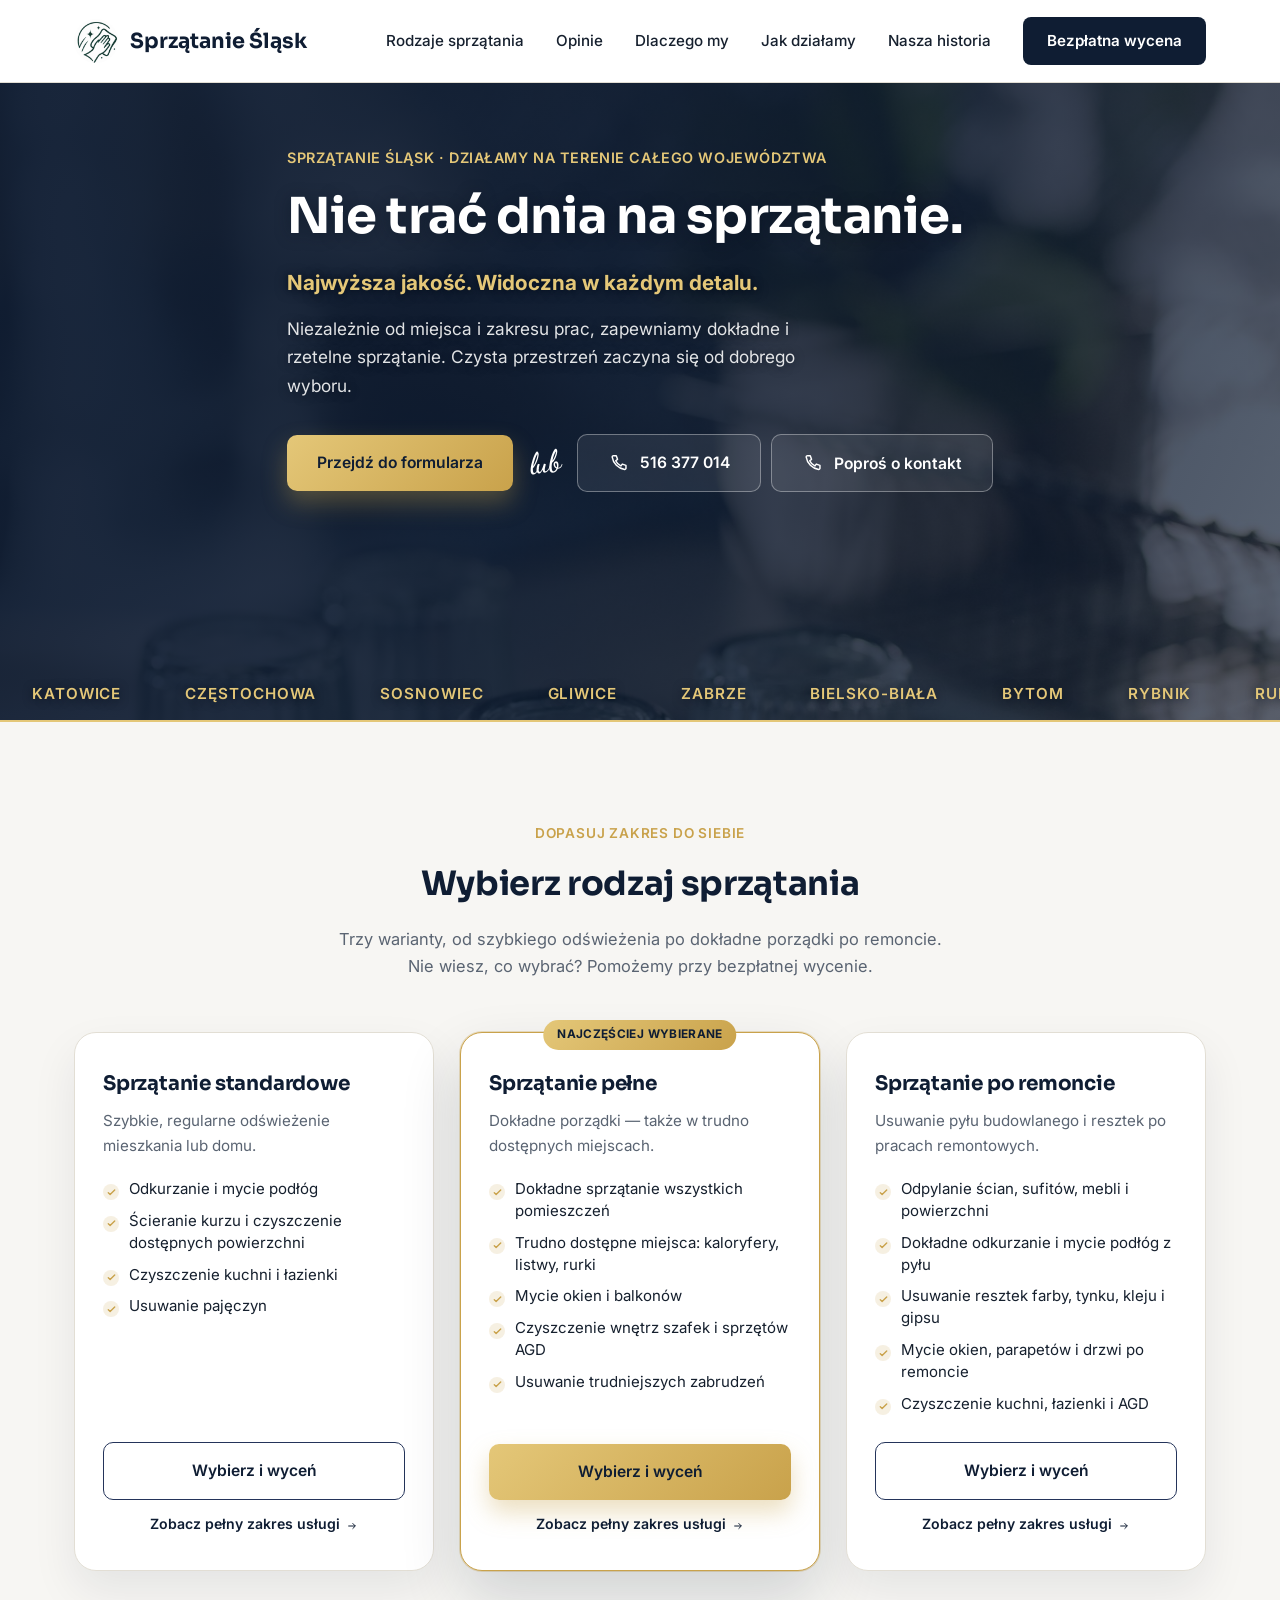
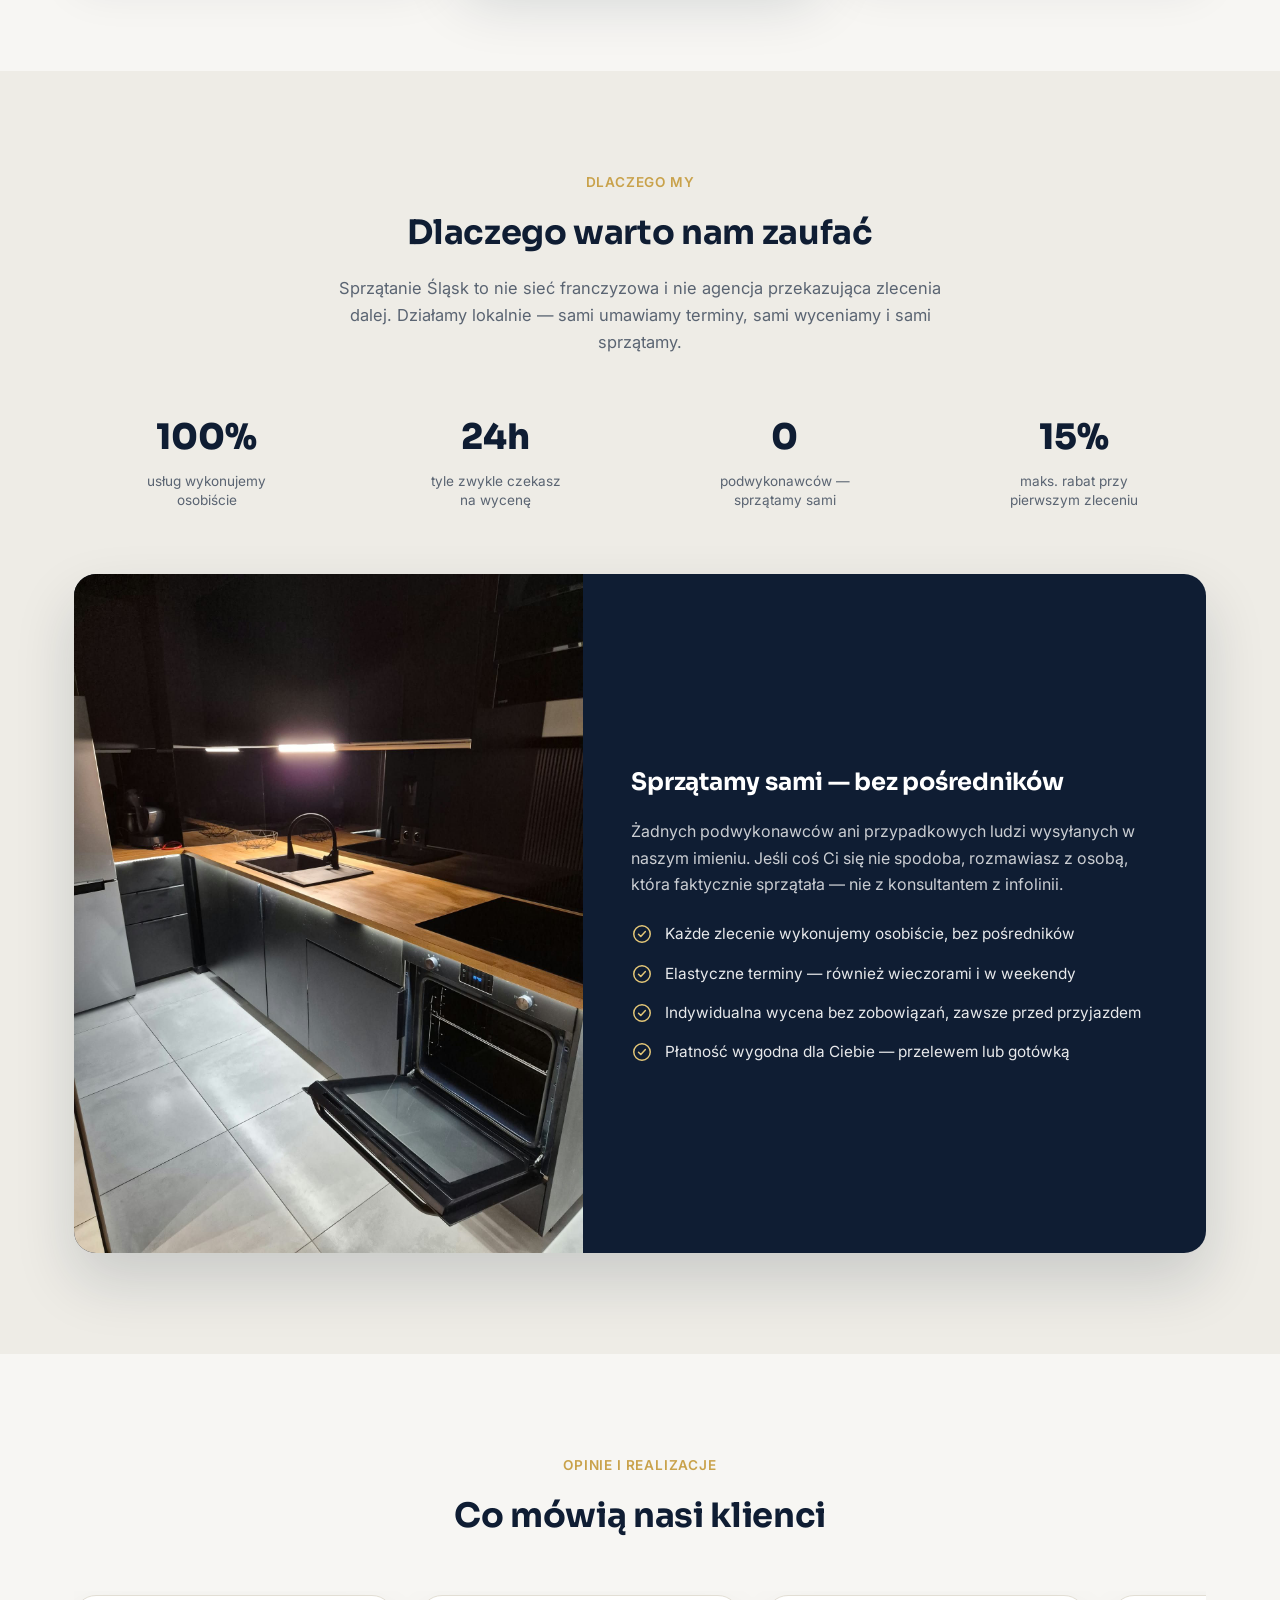
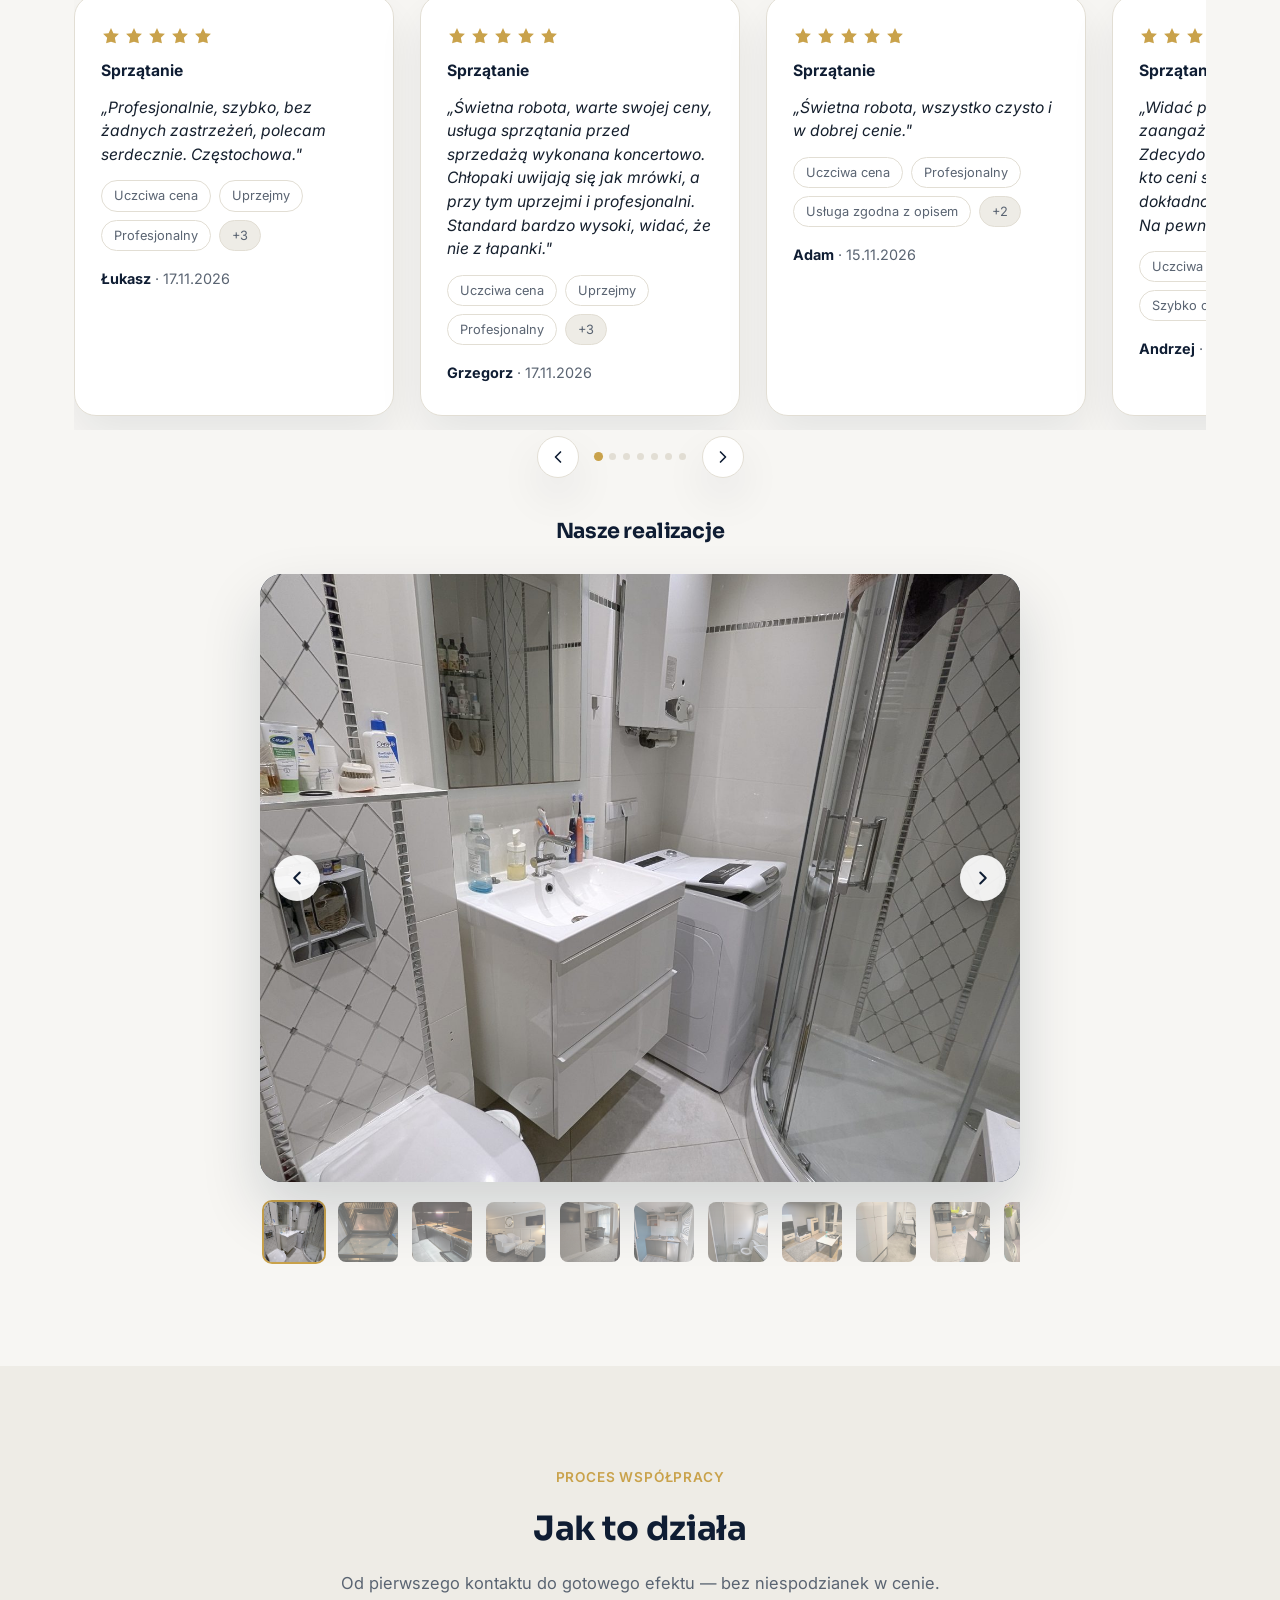
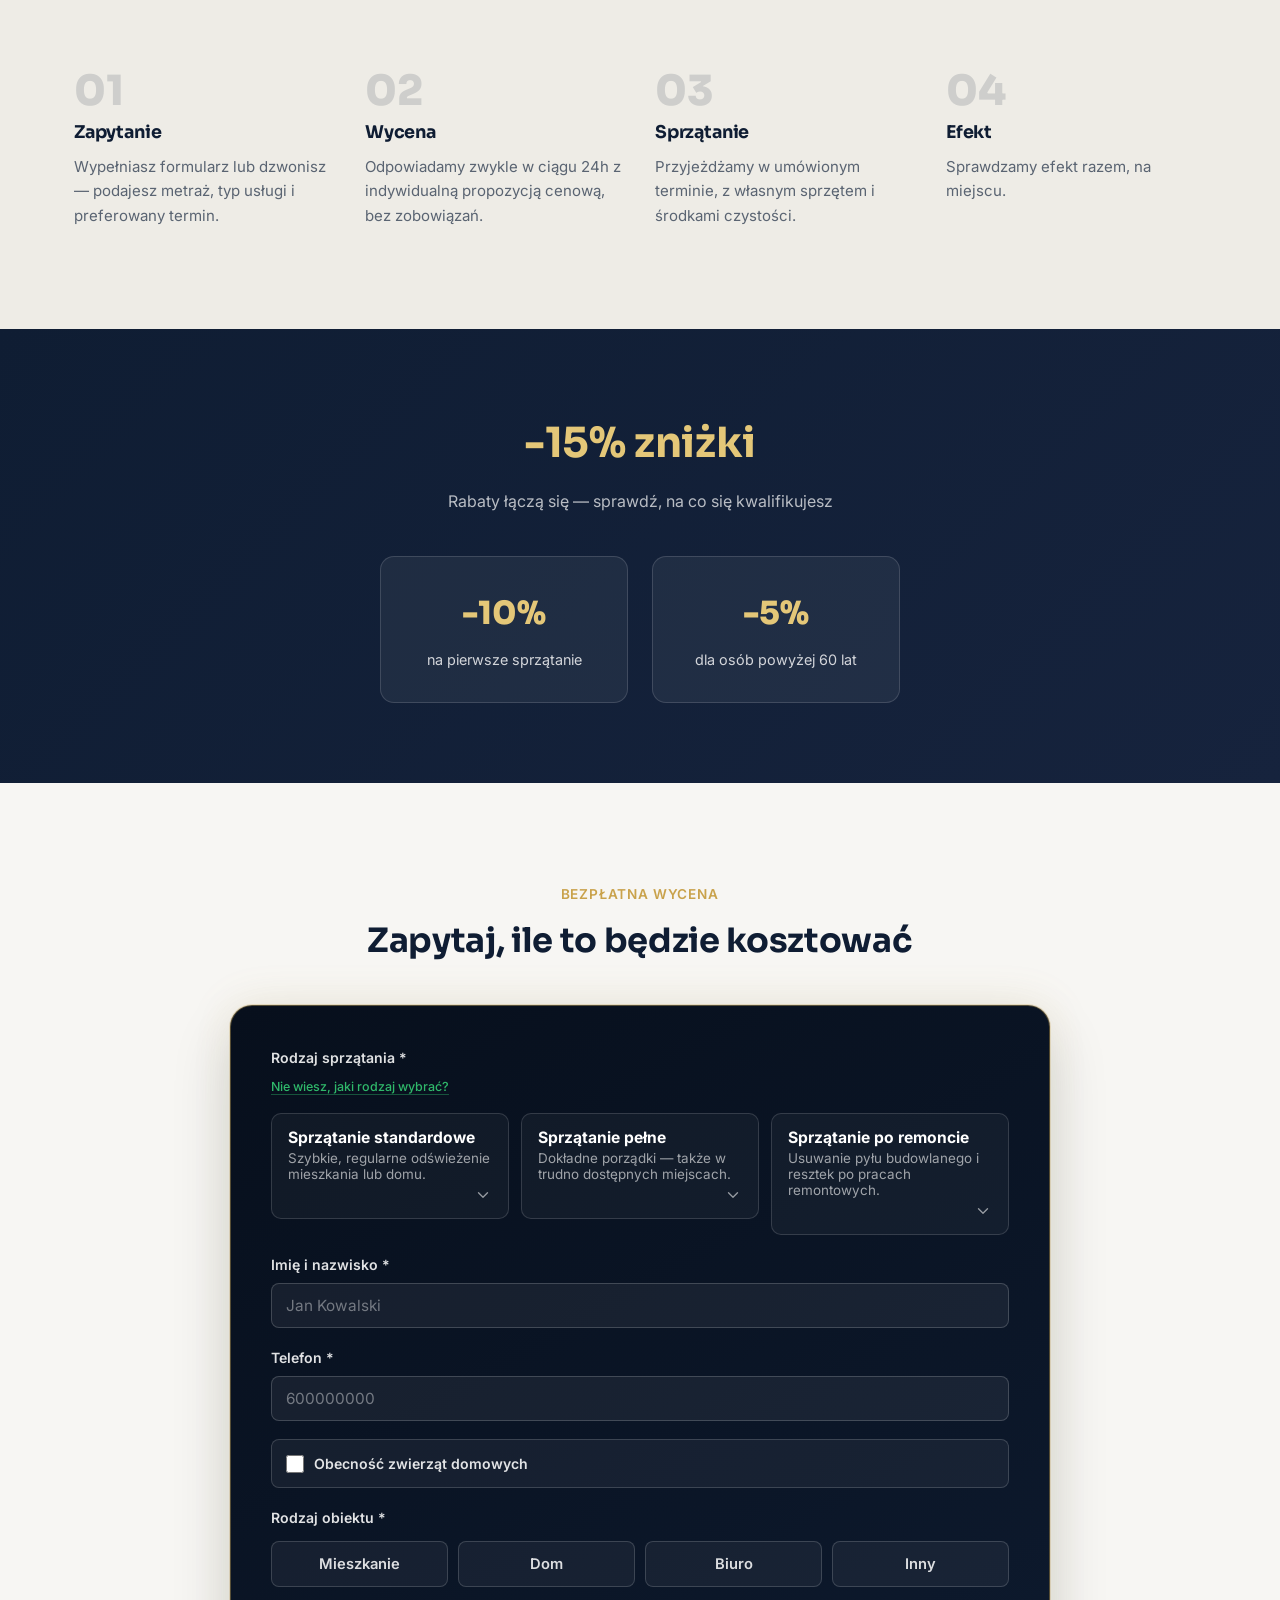
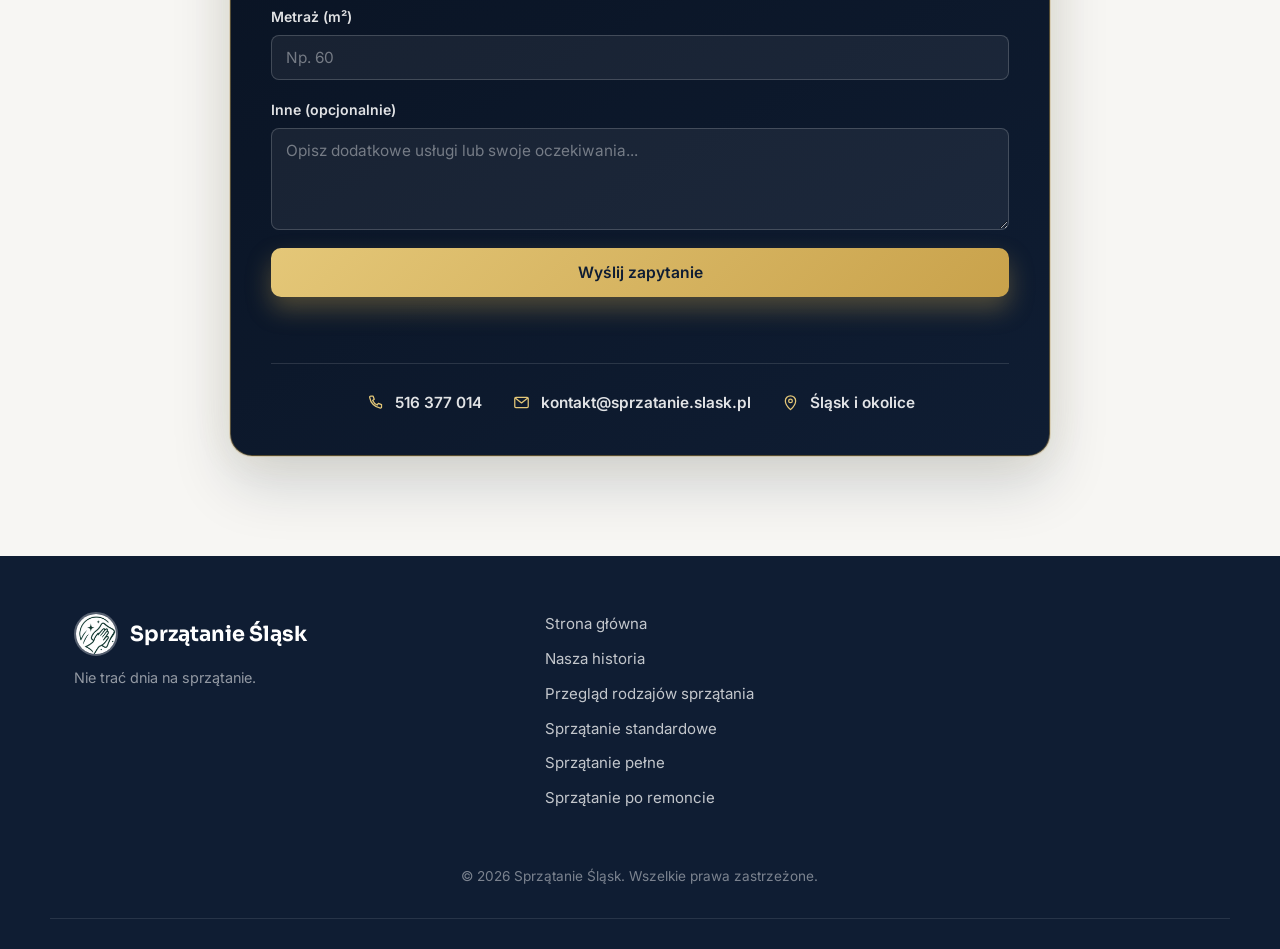
==== index.html @ 76133295 "snav: usuniecie numeracji listy" ====
<!DOCTYPE html>
<html lang="pl">
<head>
<!-- Google Tag Manager -->
<script>(function(w,d,s,l,i){w[l]=w[l]||[];w[l].push({'gtm.start':
new Date().getTime(),event:'gtm.js'});var f=d.getElementsByTagName(s)[0],
j=d.createElement(s),dl=l!='dataLayer'?'&l='+l:'';j.async=true;j.src=
'https://www.googletagmanager.com/gtm.js?id='+i+dl;f.parentNode.insertBefore(j,f);
})(window,document,'script','dataLayer','GTM-MZFPNL9S');</script>
<!-- End Google Tag Manager -->
<meta charset="UTF-8">
<meta name="viewport" content="width=device-width, initial-scale=1.0">
<title>Sprzątanie Śląsk – Profesjonalne sprzątanie mieszkań, domów i biur</title>
<meta name="description" content="Sprzątanie mieszkań, domów i biur na terenie Śląska. Sprzątamy bezpośrednio, bez pośredników i agencji. Indywidualna, bezpłatna wycena.">
<link rel="icon" href="favicon.ico" sizes="any">
<link rel="icon" type="image/png" sizes="192x192" href="assets/icon-192.png">
<link rel="icon" type="image/png" sizes="512x512" href="assets/icon-512.png">
<link rel="apple-touch-icon" sizes="180x180" href="assets/apple-touch-icon.png">
<link rel="preconnect" href="https://fonts.googleapis.com">
<link rel="preconnect" href="https://fonts.gstatic.com" crossorigin>
<link href="https://fonts.googleapis.com/css2?family=Sora:wght@600;700;800&family=Inter:wght@400;500;600;700&family=Dancing+Script:wght@600;700&display=swap" rel="stylesheet">
<link rel="stylesheet" href="styles.css?v=7">
<!-- Cloudflare Web Analytics -->
<script type='module' src='https://static.cloudflareinsights.com/beacon.min.js' data-cf-beacon='{"token": "cde91d074a4e402f97309ad45cde456e"}'></script>
<!-- End Cloudflare Web Analytics -->
</head>
<body>

<!-- Google Tag Manager (noscript) -->
<noscript><iframe src="https://www.googletagmanager.com/ns.html?id=GTM-MZFPNL9S"
height="0" width="0" style="display:none;visibility:hidden"></iframe></noscript>
<!-- End Google Tag Manager (noscript) -->
  <!-- HEADER -->
  <header class="site-header">
    <div class="container header-inner">
      <a href="#top" class="logo">
        <img src="assets/logo.jpg" alt="Sprzątanie Śląsk – logo" class="logo-img">
        <span class="logo-text">Sprzątanie Śląsk</span>
      </a>
      <nav class="nav">
        <div class="nav-links">
          <a href="#rodzaje">Rodzaje sprzątania</a>
          <a href="#opinie">Opinie</a>
          <a href="#dlaczego-my">Dlaczego my</a>
          <a href="#jak-dzialamy">Jak działamy</a>
          <a href="/Nasza-historia/">Nasza historia</a>
        </div>
        <a href="#kontakt" class="nav-cta">Bezpłatna wycena</a>
      </nav>
    </div>
  </header>

  <!-- 1. HERO -->
  <section class="hero" id="top">
    <div class="hero-media">
      <img src="assets/photos/kitchen-hero.jpg" alt="Czysta, zadbana kuchnia" class="hero-img">
      <div class="hero-overlay"></div>
    </div>
    <div class="container hero-inner">
      <p class="hero-kicker">Sprzątanie Śląsk · działamy na terenie całego województwa</p>
      <h1>Nie trać dnia na sprzątanie.</h1>
      <p class="hero-subtitle">Najwyższa jakość. Widoczna w każdym detalu.</p>
      <p class="hero-text">
        Niezależnie od miejsca i zakresu prac, zapewniamy dokładne i rzetelne sprzątanie.
        Czysta przestrzeń zaczyna się od dobrego wyboru.
      </p>
      <div class="hero-actions">
        <a href="#kontakt" class="btn btn-gold">Przejdź do formularza</a>
        <span class="hero-or">lub</span>
        <div class="hero-phone-group">
          <a href="tel:+48516377014" class="btn btn-ghost">
            <svg viewBox="0 0 24 24" fill="none" stroke="currentColor" stroke-width="1.6" stroke-linecap="round" stroke-linejoin="round"><path d="M6 4h3l1.4 4-2 1.6a11.5 11.5 0 0 0 5.6 5.6l1.6-2 4 1.4v3a1.4 1.4 0 0 1-1.5 1.4A16 16 0 0 1 4.6 5.5 1.4 1.4 0 0 1 6 4Z"/></svg>
            516 377 014
          </a>
          <button type="button" class="btn btn-ghost" id="open-callback-modal">
            <svg viewBox="0 0 24 24" fill="none" stroke="currentColor" stroke-width="1.6" stroke-linecap="round" stroke-linejoin="round"><path d="M6 4h3l1.4 4-2 1.6a11.5 11.5 0 0 0 5.6 5.6l1.6-2 4 1.4v3a1.4 1.4 0 0 1-1.5 1.4A16 16 0 0 1 4.6 5.5 1.4 1.4 0 0 1 6 4Z"/></svg>
            Poproś o kontakt
          </button>
        </div>
      </div>
    </div>
    <div class="hero-ticker" aria-label="Obsługujemy m.in.: Katowice, Częstochowa, Sosnowiec, Gliwice, Zabrze, Bielsko-Biała, Bytom, Rybnik, Ruda Śląska, Tychy, Dąbrowa Górnicza, Chorzów, Jastrzębie-Zdrój, Jaworzno, Mysłowice, Siemianowice Śląskie, Żory, Tarnowskie Góry, Piekary Śląskie, Racibórz, Świętochłowice, Zawiercie, Wodzisław Śląski, Knurów, Cieszyn, Mikołów, Czechowice-Dziedzice, Żywiec, Lubliniec, Czerwionka-Leszczyny, Pszczyna, Myszków, Będzin, Czeladź, Pyskowice, Bieruń, Ustroń, Skoczów, Kłobuck">
      <div class="hero-ticker-track" aria-hidden="true">
        <div class="hero-ticker-list"><span>Katowice</span><span>Częstochowa</span><span>Sosnowiec</span><span>Gliwice</span><span>Zabrze</span><span>Bielsko-Biała</span><span>Bytom</span><span>Rybnik</span><span>Ruda Śląska</span><span>Tychy</span><span>Dąbrowa Górnicza</span><span>Chorzów</span><span>Jastrzębie-Zdrój</span><span>Jaworzno</span><span>Mysłowice</span><span>Siemianowice Śląskie</span><span>Żory</span><span>Tarnowskie Góry</span><span>Piekary Śląskie</span><span>Racibórz</span><span>Świętochłowice</span><span>Zawiercie</span><span>Wodzisław Śląski</span><span>Knurów</span><span>Cieszyn</span><span>Mikołów</span><span>Czechowice-Dziedzice</span><span>Żywiec</span><span>Lubliniec</span><span>Czerwionka-Leszczyny</span><span>Pszczyna</span><span>Myszków</span><span>Będzin</span><span>Czeladź</span><span>Pyskowice</span><span>Bieruń</span><span>Ustroń</span><span>Skoczów</span><span>Kłobuck</span></div>
        <div class="hero-ticker-list"><span>Katowice</span><span>Częstochowa</span><span>Sosnowiec</span><span>Gliwice</span><span>Zabrze</span><span>Bielsko-Biała</span><span>Bytom</span><span>Rybnik</span><span>Ruda Śląska</span><span>Tychy</span><span>Dąbrowa Górnicza</span><span>Chorzów</span><span>Jastrzębie-Zdrój</span><span>Jaworzno</span><span>Mysłowice</span><span>Siemianowice Śląskie</span><span>Żory</span><span>Tarnowskie Góry</span><span>Piekary Śląskie</span><span>Racibórz</span><span>Świętochłowice</span><span>Zawiercie</span><span>Wodzisław Śląski</span><span>Knurów</span><span>Cieszyn</span><span>Mikołów</span><span>Czechowice-Dziedzice</span><span>Żywiec</span><span>Lubliniec</span><span>Czerwionka-Leszczyny</span><span>Pszczyna</span><span>Myszków</span><span>Będzin</span><span>Czeladź</span><span>Pyskowice</span><span>Bieruń</span><span>Ustroń</span><span>Skoczów</span><span>Kłobuck</span></div>
      </div>
    </div>
  </section>

  <!-- 2. WYBÓR RODZAJU SPRZĄTANIA -->
  <section id="rodzaje" class="cleaning-types">
    <div class="container">
      <p class="section-kicker reveal">Dopasuj zakres do siebie</p>
      <h2 class="section-title reveal">Wybierz rodzaj sprzątania</h2>
      <p class="section-subtitle reveal">
        Trzy warianty, od szybkiego odświeżenia po dokładne porządki po remoncie.
        Nie wiesz, co wybrać? Pomożemy przy bezpłatnej wycenie.
      </p>

      <div class="cleaning-types-grid">
        <div class="cleaning-type-card reveal">
          <h3>Sprzątanie standardowe</h3>
          <p class="cleaning-type-lead">Szybkie, regularne odświeżenie mieszkania lub domu.</p>
          <ul class="cleaning-type-list">
            <li>Odkurzanie i mycie podłóg</li>
            <li>Ścieranie kurzu i czyszczenie dostępnych powierzchni</li>
            <li>Czyszczenie kuchni i łazienki</li>
            <li>Usuwanie pajęczyn</li>
          </ul>
          <a href="#kontakt" class="btn btn-outline btn-full">Wybierz i wyceń</a>
          <a href="/sprzatanie-standardowe/" class="cleaning-type-more">Zobacz pełny zakres usługi</a>
        </div>

        <div class="cleaning-type-card cleaning-type-card-featured reveal">
          <span class="cleaning-type-badge">Najczęściej wybierane</span>
          <h3>Sprzątanie pełne</h3>
          <p class="cleaning-type-lead">Dokładne porządki — także w trudno dostępnych miejscach.</p>
          <ul class="cleaning-type-list">
            <li>Dokładne sprzątanie wszystkich pomieszczeń</li>
            <li>Trudno dostępne miejsca: kaloryfery, listwy, rurki</li>
            <li>Mycie okien i balkonów</li>
            <li>Czyszczenie wnętrz szafek i sprzętów AGD</li>
            <li>Usuwanie trudniejszych zabrudzeń</li>
          </ul>
          <a href="#kontakt" class="btn btn-gold btn-full">Wybierz i wyceń</a>
          <a href="/sprzatanie-pelne/" class="cleaning-type-more">Zobacz pełny zakres usługi</a>
        </div>

        <div class="cleaning-type-card reveal">
          <h3>Sprzątanie po remoncie</h3>
          <p class="cleaning-type-lead">Usuwanie pyłu budowlanego i resztek po pracach remontowych.</p>
          <ul class="cleaning-type-list">
            <li>Odpylanie ścian, sufitów, mebli i powierzchni</li>
            <li>Dokładne odkurzanie i mycie podłóg z pyłu</li>
            <li>Usuwanie resztek farby, tynku, kleju i gipsu</li>
            <li>Mycie okien, parapetów i drzwi po remoncie</li>
            <li>Czyszczenie kuchni, łazienki i AGD</li>
          </ul>
          <a href="#kontakt" class="btn btn-outline btn-full">Wybierz i wyceń</a>
          <a href="/sprzatanie-po-remoncie/" class="cleaning-type-more">Zobacz pełny zakres usługi</a>
        </div>
      </div>
    </div>
  </section>

  <!-- 3. DLACZEGO WARTO NAM ZAUFAĆ -->
  <section id="dlaczego-my" class="trust">
    <div class="container">
      <p class="section-kicker reveal">Dlaczego my</p>
      <h2 class="section-title reveal">Dlaczego warto nam zaufać</h2>
      <p class="section-subtitle reveal">
        Sprzątanie Śląsk to nie sieć franczyzowa i nie agencja przekazująca zlecenia dalej.
        Działamy lokalnie — sami umawiamy terminy, sami wyceniamy i sami sprzątamy.
      </p>

      <div class="trust-grid reveal">
        <div class="trust-item">
          <span class="trust-number">100%</span>
          <span class="trust-label">usług wykonujemy<br>osobiście</span>
        </div>
        <div class="trust-item">
          <span class="trust-number">24h</span>
          <span class="trust-label">tyle zwykle czekasz<br>na wycenę</span>
        </div>
        <div class="trust-item">
          <span class="trust-number">0</span>
          <span class="trust-label">podwykonawców —<br>sprzątamy sami</span>
        </div>
        <div class="trust-item">
          <span class="trust-number">15%</span>
          <span class="trust-label">maks. rabat przy<br>pierwszym zleceniu</span>
        </div>
      </div>

      <div class="trust-feature reveal">
        <div class="trust-feature-media">
          <img src="assets/photos/realizacja-04.jpg" alt="Nowoczesna, dokładnie wysprzątana kuchnia">
        </div>
        <div class="trust-feature-content">
          <h3>Sprzątamy sami — bez pośredników</h3>
          <p>
            Żadnych podwykonawców ani przypadkowych ludzi wysyłanych w naszym imieniu.
            Jeśli coś Ci się nie spodoba, rozmawiasz z osobą, która faktycznie sprzątała
            — nie z konsultantem z infolinii.
          </p>
          <ul class="trust-list">
            <li>
              <svg viewBox="0 0 24 24" fill="none" stroke="currentColor" stroke-width="1.6" stroke-linecap="round" stroke-linejoin="round"><circle cx="12" cy="12" r="9"/><path d="M8.2 12.3l2.5 2.5 5-5.4"/></svg>
              Każde zlecenie wykonujemy osobiście, bez pośredników
            </li>
            <li>
              <svg viewBox="0 0 24 24" fill="none" stroke="currentColor" stroke-width="1.6" stroke-linecap="round" stroke-linejoin="round"><circle cx="12" cy="12" r="9"/><path d="M8.2 12.3l2.5 2.5 5-5.4"/></svg>
              Elastyczne terminy — również wieczorami i w weekendy
            </li>
            <li>
              <svg viewBox="0 0 24 24" fill="none" stroke="currentColor" stroke-width="1.6" stroke-linecap="round" stroke-linejoin="round"><circle cx="12" cy="12" r="9"/><path d="M8.2 12.3l2.5 2.5 5-5.4"/></svg>
              Indywidualna wycena bez zobowiązań, zawsze przed przyjazdem
            </li>
            <li>
              <svg viewBox="0 0 24 24" fill="none" stroke="currentColor" stroke-width="1.6" stroke-linecap="round" stroke-linejoin="round"><circle cx="12" cy="12" r="9"/><path d="M8.2 12.3l2.5 2.5 5-5.4"/></svg>
              Płatność wygodna dla Ciebie — przelewem lub gotówką
            </li>
          </ul>
        </div>
      </div>
    </div>
  </section>

  <!-- 4. OPINIE I REALIZACJE -->
  <section id="opinie" class="reviews">
    <div class="container">
      <p class="section-kicker reveal">Opinie i realizacje</p>
      <h2 class="section-title reveal">Co mówią nasi klienci</h2>

      <div class="reviews-carousel-wrap reveal">
        <div class="reviews-carousel" id="reviews-carousel">

          <article class="review-card">
            <div class="review-stars" aria-label="Ocena 5 na 5">
              <svg viewBox="0 0 24 24"><path d="M12 2.5l2.9 6.1 6.6.8-4.9 4.6 1.3 6.6L12 18.9 6.1 20.6l1.3-6.6L2.5 9.4l6.6-.8z"/></svg>
              <svg viewBox="0 0 24 24"><path d="M12 2.5l2.9 6.1 6.6.8-4.9 4.6 1.3 6.6L12 18.9 6.1 20.6l1.3-6.6L2.5 9.4l6.6-.8z"/></svg>
              <svg viewBox="0 0 24 24"><path d="M12 2.5l2.9 6.1 6.6.8-4.9 4.6 1.3 6.6L12 18.9 6.1 20.6l1.3-6.6L2.5 9.4l6.6-.8z"/></svg>
              <svg viewBox="0 0 24 24"><path d="M12 2.5l2.9 6.1 6.6.8-4.9 4.6 1.3 6.6L12 18.9 6.1 20.6l1.3-6.6L2.5 9.4l6.6-.8z"/></svg>
              <svg viewBox="0 0 24 24"><path d="M12 2.5l2.9 6.1 6.6.8-4.9 4.6 1.3 6.6L12 18.9 6.1 20.6l1.3-6.6L2.5 9.4l6.6-.8z"/></svg>
            </div>
            <p class="review-category">Sprzątanie</p>
            <p class="review-text">„Profesjonalnie, szybko, bez żadnych zastrzeżeń, polecam serdecznie. Częstochowa."</p>
            <div class="review-tags">
              <span>Uczciwa cena</span>
              <span>Uprzejmy</span>
              <span>Profesjonalny</span>
              <span class="review-tag-more">+3</span>
            </div>
            <p class="review-meta"><strong>Łukasz</strong> · 17.11.2026</p>
          </article>

          <article class="review-card">
            <div class="review-stars" aria-label="Ocena 5 na 5">
              <svg viewBox="0 0 24 24"><path d="M12 2.5l2.9 6.1 6.6.8-4.9 4.6 1.3 6.6L12 18.9 6.1 20.6l1.3-6.6L2.5 9.4l6.6-.8z"/></svg>
              <svg viewBox="0 0 24 24"><path d="M12 2.5l2.9 6.1 6.6.8-4.9 4.6 1.3 6.6L12 18.9 6.1 20.6l1.3-6.6L2.5 9.4l6.6-.8z"/></svg>
              <svg viewBox="0 0 24 24"><path d="M12 2.5l2.9 6.1 6.6.8-4.9 4.6 1.3 6.6L12 18.9 6.1 20.6l1.3-6.6L2.5 9.4l6.6-.8z"/></svg>
              <svg viewBox="0 0 24 24"><path d="M12 2.5l2.9 6.1 6.6.8-4.9 4.6 1.3 6.6L12 18.9 6.1 20.6l1.3-6.6L2.5 9.4l6.6-.8z"/></svg>
              <svg viewBox="0 0 24 24"><path d="M12 2.5l2.9 6.1 6.6.8-4.9 4.6 1.3 6.6L12 18.9 6.1 20.6l1.3-6.6L2.5 9.4l6.6-.8z"/></svg>
            </div>
            <p class="review-category">Sprzątanie</p>
            <p class="review-text">„Świetna robota, warte swojej ceny, usługa sprzątania przed sprzedażą wykonana koncertowo. Chłopaki uwijają się jak mrówki, a przy tym uprzejmi i profesjonalni. Standard bardzo wysoki, widać, że nie z łapanki."</p>
            <div class="review-tags">
              <span>Uczciwa cena</span>
              <span>Uprzejmy</span>
              <span>Profesjonalny</span>
              <span class="review-tag-more">+3</span>
            </div>
            <p class="review-meta"><strong>Grzegorz</strong> · 17.11.2026</p>
          </article>

          <article class="review-card">
            <div class="review-stars" aria-label="Ocena 5 na 5">
              <svg viewBox="0 0 24 24"><path d="M12 2.5l2.9 6.1 6.6.8-4.9 4.6 1.3 6.6L12 18.9 6.1 20.6l1.3-6.6L2.5 9.4l6.6-.8z"/></svg>
              <svg viewBox="0 0 24 24"><path d="M12 2.5l2.9 6.1 6.6.8-4.9 4.6 1.3 6.6L12 18.9 6.1 20.6l1.3-6.6L2.5 9.4l6.6-.8z"/></svg>
              <svg viewBox="0 0 24 24"><path d="M12 2.5l2.9 6.1 6.6.8-4.9 4.6 1.3 6.6L12 18.9 6.1 20.6l1.3-6.6L2.5 9.4l6.6-.8z"/></svg>
              <svg viewBox="0 0 24 24"><path d="M12 2.5l2.9 6.1 6.6.8-4.9 4.6 1.3 6.6L12 18.9 6.1 20.6l1.3-6.6L2.5 9.4l6.6-.8z"/></svg>
              <svg viewBox="0 0 24 24"><path d="M12 2.5l2.9 6.1 6.6.8-4.9 4.6 1.3 6.6L12 18.9 6.1 20.6l1.3-6.6L2.5 9.4l6.6-.8z"/></svg>
            </div>
            <p class="review-category">Sprzątanie</p>
            <p class="review-text">„Świetna robota, wszystko czysto i w dobrej cenie."</p>
            <div class="review-tags">
              <span>Uczciwa cena</span>
              <span>Profesjonalny</span>
              <span>Usługa zgodna z opisem</span>
              <span class="review-tag-more">+2</span>
            </div>
            <p class="review-meta"><strong>Adam</strong> · 15.11.2026</p>
          </article>

          <article class="review-card">
            <div class="review-stars" aria-label="Ocena 5 na 5">
              <svg viewBox="0 0 24 24"><path d="M12 2.5l2.9 6.1 6.6.8-4.9 4.6 1.3 6.6L12 18.9 6.1 20.6l1.3-6.6L2.5 9.4l6.6-.8z"/></svg>
              <svg viewBox="0 0 24 24"><path d="M12 2.5l2.9 6.1 6.6.8-4.9 4.6 1.3 6.6L12 18.9 6.1 20.6l1.3-6.6L2.5 9.4l6.6-.8z"/></svg>
              <svg viewBox="0 0 24 24"><path d="M12 2.5l2.9 6.1 6.6.8-4.9 4.6 1.3 6.6L12 18.9 6.1 20.6l1.3-6.6L2.5 9.4l6.6-.8z"/></svg>
              <svg viewBox="0 0 24 24"><path d="M12 2.5l2.9 6.1 6.6.8-4.9 4.6 1.3 6.6L12 18.9 6.1 20.6l1.3-6.6L2.5 9.4l6.6-.8z"/></svg>
              <svg viewBox="0 0 24 24"><path d="M12 2.5l2.9 6.1 6.6.8-4.9 4.6 1.3 6.6L12 18.9 6.1 20.6l1.3-6.6L2.5 9.4l6.6-.8z"/></svg>
            </div>
            <p class="review-category">Sprzątanie</p>
            <p class="review-text">„Widać pełen profesjonalizm, zaangażowanie i staranność. Zdecydowanie polecam każdemu, kto ceni sobie czystość, dokładność i wysoką jakość usług. Na pewno skorzystam ponownie!"</p>
            <div class="review-tags">
              <span>Uczciwa cena</span>
              <span>Profesjonalny</span>
              <span>Szybko odpowiada</span>
            </div>
            <p class="review-meta"><strong>Andrzej</strong> · 08.11.2026</p>
          </article>

          <article class="review-card">
            <div class="review-stars" aria-label="Ocena 5 na 5">
              <svg viewBox="0 0 24 24"><path d="M12 2.5l2.9 6.1 6.6.8-4.9 4.6 1.3 6.6L12 18.9 6.1 20.6l1.3-6.6L2.5 9.4l6.6-.8z"/></svg>
              <svg viewBox="0 0 24 24"><path d="M12 2.5l2.9 6.1 6.6.8-4.9 4.6 1.3 6.6L12 18.9 6.1 20.6l1.3-6.6L2.5 9.4l6.6-.8z"/></svg>
              <svg viewBox="0 0 24 24"><path d="M12 2.5l2.9 6.1 6.6.8-4.9 4.6 1.3 6.6L12 18.9 6.1 20.6l1.3-6.6L2.5 9.4l6.6-.8z"/></svg>
              <svg viewBox="0 0 24 24"><path d="M12 2.5l2.9 6.1 6.6.8-4.9 4.6 1.3 6.6L12 18.9 6.1 20.6l1.3-6.6L2.5 9.4l6.6-.8z"/></svg>
              <svg viewBox="0 0 24 24"><path d="M12 2.5l2.9 6.1 6.6.8-4.9 4.6 1.3 6.6L12 18.9 6.1 20.6l1.3-6.6L2.5 9.4l6.6-.8z"/></svg>
            </div>
            <p class="review-category">Sprzątanie</p>
            <p class="review-text">„Thorough and professional. Did a great job of cleaning. I recommend."</p>
            <div class="review-tags">
              <span>Uprzejmy</span>
              <span>Profesjonalny</span>
              <span>Szybko odpowiada</span>
            </div>
            <p class="review-meta"><strong>Tarek</strong> · 19.10.2026</p>
          </article>

          <article class="review-card">
            <div class="review-stars" aria-label="Ocena 5 na 5">
              <svg viewBox="0 0 24 24"><path d="M12 2.5l2.9 6.1 6.6.8-4.9 4.6 1.3 6.6L12 18.9 6.1 20.6l1.3-6.6L2.5 9.4l6.6-.8z"/></svg>
              <svg viewBox="0 0 24 24"><path d="M12 2.5l2.9 6.1 6.6.8-4.9 4.6 1.3 6.6L12 18.9 6.1 20.6l1.3-6.6L2.5 9.4l6.6-.8z"/></svg>
              <svg viewBox="0 0 24 24"><path d="M12 2.5l2.9 6.1 6.6.8-4.9 4.6 1.3 6.6L12 18.9 6.1 20.6l1.3-6.6L2.5 9.4l6.6-.8z"/></svg>
              <svg viewBox="0 0 24 24"><path d="M12 2.5l2.9 6.1 6.6.8-4.9 4.6 1.3 6.6L12 18.9 6.1 20.6l1.3-6.6L2.5 9.4l6.6-.8z"/></svg>
              <svg viewBox="0 0 24 24"><path d="M12 2.5l2.9 6.1 6.6.8-4.9 4.6 1.3 6.6L12 18.9 6.1 20.6l1.3-6.6L2.5 9.4l6.6-.8z"/></svg>
            </div>
            <p class="review-category">Sprzątanie</p>
            <p class="review-text">„Polecam usługi, rzetelnie i profi."</p>
            <div class="review-tags">
              <span>Uczciwa cena</span>
              <span>Uprzejmy</span>
              <span>Profesjonalny</span>
              <span>Usługa zgodna z opisem</span>
            </div>
            <p class="review-meta"><strong>Bartosz</strong> · 07.10.2026</p>
          </article>

          <article class="review-card">
            <div class="review-stars" aria-label="Ocena 5 na 5">
              <svg viewBox="0 0 24 24"><path d="M12 2.5l2.9 6.1 6.6.8-4.9 4.6 1.3 6.6L12 18.9 6.1 20.6l1.3-6.6L2.5 9.4l6.6-.8z"/></svg>
              <svg viewBox="0 0 24 24"><path d="M12 2.5l2.9 6.1 6.6.8-4.9 4.6 1.3 6.6L12 18.9 6.1 20.6l1.3-6.6L2.5 9.4l6.6-.8z"/></svg>
              <svg viewBox="0 0 24 24"><path d="M12 2.5l2.9 6.1 6.6.8-4.9 4.6 1.3 6.6L12 18.9 6.1 20.6l1.3-6.6L2.5 9.4l6.6-.8z"/></svg>
              <svg viewBox="0 0 24 24"><path d="M12 2.5l2.9 6.1 6.6.8-4.9 4.6 1.3 6.6L12 18.9 6.1 20.6l1.3-6.6L2.5 9.4l6.6-.8z"/></svg>
              <svg viewBox="0 0 24 24"><path d="M12 2.5l2.9 6.1 6.6.8-4.9 4.6 1.3 6.6L12 18.9 6.1 20.6l1.3-6.6L2.5 9.4l6.6-.8z"/></svg>
            </div>
            <p class="review-category">Sprzątanie</p>
            <div class="review-tags">
              <span>Uczciwa cena</span>
              <span>Uprzejmy</span>
              <span>Profesjonalny</span>
              <span>Usługa zgodna z opisem</span>
            </div>
            <p class="review-meta"><strong>Magda</strong> · 23.09.2026</p>
          </article>

        </div>

        <div class="carousel-nav">
          <button type="button" class="carousel-nav-btn" id="reviews-prev" aria-label="Poprzednie opinie">
            <svg viewBox="0 0 24 24" fill="none" stroke="currentColor" stroke-width="2" stroke-linecap="round" stroke-linejoin="round"><path d="M15 6l-6 6 6 6"/></svg>
          </button>
          <div class="carousel-nav-dots" id="reviews-dots"></div>
          <button type="button" class="carousel-nav-btn" id="reviews-next" aria-label="Następne opinie">
            <svg viewBox="0 0 24 24" fill="none" stroke="currentColor" stroke-width="2" stroke-linecap="round" stroke-linejoin="round"><path d="M9 6l6 6-6 6"/></svg>
          </button>
        </div>
      </div>

      <h3 class="reviews-gallery-title reveal">Nasze realizacje</h3>

      <!-- Slider realizacji: aby dodać kolejne zdjęcie w przyszłości, wystarczy
           dopisać nowy <div class="gallery-slide"> z <img> na końcu listy poniżej —
           miniaturki i przyciski generują się automatycznie (patrz script.js). -->
      <div class="gallery-slider reveal" id="gallery-slider">
        <div class="gallery-slider-viewport">
          <button type="button" class="gallery-arrow gallery-arrow-prev" id="gallery-prev" aria-label="Poprzednie zdjęcie">
            <svg viewBox="0 0 24 24" fill="none" stroke="currentColor" stroke-width="2.2" stroke-linecap="round" stroke-linejoin="round"><path d="M15 6l-6 6 6 6"/></svg>
          </button>
          <div class="gallery-slider-track" id="gallery-slider-track">
            <div class="gallery-slide"><img src="assets/photos/realizacja-lazienka.jpg" alt="Wysprzątana łazienka — kabina prysznicowa i umywalka" loading="lazy"></div>
            <div class="gallery-slide"><img src="assets/photos/realizacja-11.jpg" alt="Dokładnie wyczyszczony piekarnik" loading="lazy"></div>
            <div class="gallery-slide"><img src="assets/photos/realizacja-04.jpg" alt="Nowoczesna kuchnia po sprzątaniu" loading="lazy"></div>
            <div class="gallery-slide"><img src="assets/photos/realizacja-02.jpg" alt="Czysta kuchnia w zabudowie kompaktowej" loading="lazy"></div>
            <div class="gallery-slide"><img src="assets/photos/realizacja-03.jpg" alt="Zadbana łazienka w stylu kompaktowym" loading="lazy"></div>
            <div class="gallery-slide"><img src="assets/photos/realizacja-05.jpg" alt="Elegancka przestrzeń wypoczynkowa po sprzątaniu" loading="lazy"></div>
            <div class="gallery-slide"><img src="assets/photos/realizacja-06.jpg" alt="Zadbany salon z częścią wypoczynkową" loading="lazy"></div>
            <div class="gallery-slide"><img src="assets/photos/realizacja-07.jpg" alt="Łazienka po sprzątaniu" loading="lazy"></div>
            <div class="gallery-slide"><img src="assets/photos/realizacja-08.jpg" alt="Kuchnia w trakcie porządków" loading="lazy"></div>
            <div class="gallery-slide"><img src="assets/photos/realizacja-09.jpg" alt="Przygotowanie pomieszczenia do sprzątania po remoncie" loading="lazy"></div>
            <div class="gallery-slide"><img src="assets/photos/realizacja-10.jpg" alt="Porządki w salonie" loading="lazy"></div>
            <div class="gallery-slide"><img src="assets/photos/realizacja-12.jpg" alt="Sprzątanie kuchni u klienta" loading="lazy"></div>
            <div class="gallery-slide"><img src="assets/photos/realizacja-13.jpg" alt="Łazienka przygotowywana do sprzątania po remoncie" loading="lazy"></div>
          </div>
          <button type="button" class="gallery-arrow gallery-arrow-next" id="gallery-next" aria-label="Następne zdjęcie">
            <svg viewBox="0 0 24 24" fill="none" stroke="currentColor" stroke-width="2.2" stroke-linecap="round" stroke-linejoin="round"><path d="M9 6l6 6-6 6"/></svg>
          </button>
        </div>
        <div class="gallery-thumbs" id="gallery-thumbs"></div>
      </div>
    </div>
  </section>

  <!-- 5. JAK DZIAŁAMY -->
  <section id="jak-dzialamy" class="process">
    <div class="container">
      <p class="section-kicker reveal">Proces współpracy</p>
      <h2 class="section-title reveal">Jak to działa</h2>
      <p class="section-subtitle reveal">Od pierwszego kontaktu do gotowego efektu — bez niespodzianek w cenie.</p>

      <div class="process-grid">
        <div class="process-step reveal">
          <span class="process-number">01</span>
          <h4>Zapytanie</h4>
          <p>Wypełniasz formularz lub dzwonisz — podajesz metraż, typ usługi i preferowany termin.</p>
        </div>
        <div class="process-step reveal">
          <span class="process-number">02</span>
          <h4>Wycena</h4>
          <p>Odpowiadamy zwykle w ciągu 24h z indywidualną propozycją cenową, bez zobowiązań.</p>
        </div>
        <div class="process-step reveal">
          <span class="process-number">03</span>
          <h4>Sprzątanie</h4>
          <p>Przyjeżdżamy w umówionym terminie, z własnym sprzętem i środkami czystości.</p>
        </div>
        <div class="process-step reveal">
          <span class="process-number">04</span>
          <h4>Efekt</h4>
          <p>Sprawdzamy efekt razem, na miejscu.</p>
        </div>
      </div>
    </div>
  </section>

  <!-- PROMOCJA -->
  <section class="promo">
    <div class="container promo-inner">
      <h2 class="promo-title reveal">-15% zniżki</h2>
      <p class="promo-subtitle reveal">Rabaty łączą się — sprawdź, na co się kwalifikujesz</p>
      <div class="promo-chips promo-chips-2 reveal">
        <div class="promo-chip">
          <span class="promo-percent">-10%</span>
          <span class="promo-label">na pierwsze sprzątanie</span>
        </div>
        <div class="promo-chip">
          <span class="promo-percent">-5%</span>
          <span class="promo-label">dla osób powyżej 60 lat</span>
        </div>
      </div>
    </div>
  </section>

  <!-- 6. FORMULARZ BEZPŁATNEJ WYCENY -->
  <section id="kontakt" class="contact">
    <div class="container contact-inner">
      <div class="contact-heading reveal">
        <p class="section-kicker">Bezpłatna wycena</p>
        <h2 class="section-title">Zapytaj, ile to będzie kosztować</h2>
      </div>

      <form id="quote-form" class="quote-form reveal" action="https://formspree.io/f/moevdkwk" method="POST" novalidate>
        <input type="hidden" name="_subject" value="Nowe zapytanie o wycenę – Sprzątanie Śląsk">

        <!-- RODZAJ SPRZĄTANIA — na górze formularza, karty jedna obok drugiej -->
        <div class="form-row form-row-full">
          <label>Rodzaj sprzątania *</label>
          <a href="/rodzaje-sprzatania/" class="field-help-link">Nie wiesz, jaki rodzaj wybrać?</a>
          <div class="accordion accordion-horizontal" id="cleaning-accordion">

            <div class="accordion-item" data-value="Sprzątanie standardowe">
              <button type="button" class="accordion-header">
                <span class="accordion-header-text">
                  <span class="accordion-title">Sprzątanie standardowe</span>
                  <span class="accordion-short">Szybkie, regularne odświeżenie mieszkania lub domu.</span>
                </span>
                <svg class="accordion-chevron" viewBox="0 0 24 24" fill="none" stroke="currentColor" stroke-width="1.8" stroke-linecap="round" stroke-linejoin="round"><path d="M6 9l6 6 6-6"/></svg>
              </button>
              <div class="accordion-panel">
                <div class="accordion-panel-inner">
                  <ul class="accordion-list">
                    <li>Odkurzanie i mycie podłóg</li>
                    <li>Ścieranie kurzu i czyszczenie dostępnych powierzchni</li>
                    <li>Czyszczenie kuchni i łazienki</li>
                    <li>Usuwanie pajęczyn</li>
                  </ul>
                </div>
              </div>
            </div>

            <div class="accordion-item" data-value="Sprzątanie pełne">
              <button type="button" class="accordion-header">
                <span class="accordion-header-text">
                  <span class="accordion-title">Sprzątanie pełne</span>
                  <span class="accordion-short">Dokładne porządki — także w trudno dostępnych miejscach.</span>
                </span>
                <svg class="accordion-chevron" viewBox="0 0 24 24" fill="none" stroke="currentColor" stroke-width="1.8" stroke-linecap="round" stroke-linejoin="round"><path d="M6 9l6 6 6-6"/></svg>
              </button>
              <div class="accordion-panel">
                <div class="accordion-panel-inner">
                  <ul class="accordion-list">
                    <li>Dokładne sprzątanie wszystkich pomieszczeń</li>
                    <li>Czyszczenie trudno dostępnych miejsc: kaloryfery, listwy przypodłogowe, rurki itd.</li>
                    <li>Mycie okien i balkonów</li>
                    <li>Czyszczenie wnętrz szafek i sprzętów AGD</li>
                    <li>Usuwanie trudniejszych zabrudzeń</li>
                  </ul>
                </div>
              </div>
            </div>

            <div class="accordion-item" data-value="Sprzątanie po remoncie">
              <button type="button" class="accordion-header">
                <span class="accordion-header-text">
                  <span class="accordion-title">Sprzątanie po remoncie</span>
                  <span class="accordion-short">Usuwanie pyłu budowlanego i resztek po pracach remontowych.</span>
                </span>
                <svg class="accordion-chevron" viewBox="0 0 24 24" fill="none" stroke="currentColor" stroke-width="1.8" stroke-linecap="round" stroke-linejoin="round"><path d="M6 9l6 6 6-6"/></svg>
              </button>
              <div class="accordion-panel">
                <div class="accordion-panel-inner">
                  <ul class="accordion-list">
                    <li>Odpylanie ścian, sufitów, mebli i innych powierzchni</li>
                    <li>Dokładne odkurzanie i mycie podłóg z pyłu budowlanego</li>
                    <li>Usuwanie resztek farby, tynku, kleju i gipsu</li>
                    <li>Mycie okien, parapetów i drzwi po remoncie</li>
                    <li>Czyszczenie kuchni, łazienki i sprzętów AGD</li>
                    <li>Zakres prac ustalany na podstawie stanu mieszkania</li>
                  </ul>
                </div>
              </div>
            </div>

          </div>
          <input type="hidden" id="cleaning-type-input" name="rodzaj_sprzatania" value="">
          <span class="field-warning" id="cleaning-type-warning" hidden>Wybierz rodzaj sprzątania.</span>
        </div>

        <div class="form-row form-row-full">
          <label for="name">Imię i nazwisko *</label>
          <input type="text" id="name" name="name" required placeholder="Jan Kowalski">
        </div>

        <div class="form-row form-row-full">
          <label for="phone">Telefon *</label>
          <input type="tel" id="phone" name="phone" required inputmode="numeric" pattern="[0-9]{9}" minlength="9" maxlength="9" placeholder="600000000" title="Polski numer telefonu: 9 cyfr, np. 600000000">
          <span class="field-warning" id="phone-warning" hidden>Numer telefonu powinien mieć 9 cyfr.</span>
        </div>

        <!-- Poniższe pola są widoczne od razu, niezależnie od wyboru rodzaju sprzątania -->
        <div class="form-row form-row-full">
          <label class="checkbox-item-standalone" for="pets-checkbox">
            <input type="checkbox" id="pets-checkbox" name="zwierzeta" value="Tak">
            <span>Obecność zwierząt domowych</span>
          </label>
        </div>

        <div class="form-row form-row-full">
          <label>Rodzaj obiektu *</label>
          <div class="tile-group" id="object-type-tiles">
            <button type="button" class="tile-option" data-value="Mieszkanie">Mieszkanie</button>
            <button type="button" class="tile-option" data-value="Dom">Dom</button>
            <button type="button" class="tile-option" data-value="Biuro">Biuro</button>
            <button type="button" class="tile-option" data-value="Inny">Inny</button>
          </div>
          <input type="hidden" id="object-type-input" name="rodzaj_obiektu" value="">
          <span class="field-warning" id="object-type-warning" hidden>Wybierz rodzaj obiektu.</span>
        </div>

        <div class="form-row form-row-full">
          <label for="area">Metraż (m²)</label>
          <input type="number" id="area" name="area" min="1" step="1" inputmode="numeric" placeholder="Np. 60">
        </div>

        <div class="form-row form-row-full">
          <label for="other-text">Inne (opcjonalnie)</label>
          <textarea id="other-text" name="message" rows="4" placeholder="Opisz dodatkowe usługi lub swoje oczekiwania..."></textarea>
        </div>

        <div class="form-row form-row-full">
          <button type="submit" class="btn btn-gold btn-full">Wyślij zapytanie</button>
        </div>

        <p id="form-status" class="form-status" role="status"></p>

        <div class="form-contact-details">
          <a href="tel:+48516377014" class="contact-detail">
            <svg viewBox="0 0 24 24" fill="none" stroke="currentColor" stroke-width="1.6" stroke-linecap="round" stroke-linejoin="round"><path d="M6 4h3l1.4 4-2 1.6a11.5 11.5 0 0 0 5.6 5.6l1.6-2 4 1.4v3a1.4 1.4 0 0 1-1.5 1.4A16 16 0 0 1 4.6 5.5 1.4 1.4 0 0 1 6 4Z"/></svg>
            <span>516 377 014</span>
          </a>
          <a href="mailto:kontakt@sprzatanie.slask.pl" class="contact-detail">
            <svg viewBox="0 0 24 24" fill="none" stroke="currentColor" stroke-width="1.6" stroke-linecap="round" stroke-linejoin="round"><rect x="3.5" y="5.5" width="17" height="13" rx="1.4"/><path d="M4.5 6.5 12 12.5l7.5-6"/></svg>
            <span>kontakt@sprzatanie.slask.pl</span>
          </a>
          <div class="contact-detail">
            <svg viewBox="0 0 24 24" fill="none" stroke="currentColor" stroke-width="1.6" stroke-linecap="round" stroke-linejoin="round"><path d="M12 21s-6.5-5.9-6.5-11A6.5 6.5 0 0 1 18.5 10c0 5.1-6.5 11-6.5 11Z"/><circle cx="12" cy="10" r="2.3"/></svg>
            <span>Śląsk i okolice</span>
          </div>
        </div>
      </form>
    </div>
  </section>

  <!-- FOOTER -->
  <footer class="site-footer">
    <div class="container footer-inner">
      <div class="footer-brand">
        <div class="logo">
          <img src="assets/logo.jpg" alt="Sprzątanie Śląsk – logo" class="logo-img">
          <span class="logo-text">Sprzątanie Śląsk</span>
        </div>
        <p class="footer-tagline">Nie trać dnia na sprzątanie.</p>
      </div>
      <nav class="footer-nav">
        <a href="#top">Strona główna</a>
        <a href="/Nasza-historia/">Nasza historia</a>
        <a href="/rodzaje-sprzatania/">Przegląd rodzajów sprzątania</a>
        <a href="/sprzatanie-standardowe/">Sprzątanie standardowe</a>
        <a href="/sprzatanie-pelne/">Sprzątanie pełne</a>
        <a href="/sprzatanie-po-remoncie/">Sprzątanie po remoncie</a>
      </nav>
      <p class="footer-copy">&copy; <span id="year"></span> Sprzątanie Śląsk. Wszelkie prawa zastrzeżone.</p>
    </div>
  </footer>

  <!-- MODAL: "Poproś o kontakt" — szybkie zostawienie numeru telefonu -->
  <div class="modal-overlay" id="callback-modal-overlay" hidden>
    <div class="modal-box" role="dialog" aria-modal="true" aria-labelledby="callback-modal-title">
      <button type="button" class="modal-close" id="callback-modal-close" aria-label="Zamknij okno">
        <svg viewBox="0 0 24 24" fill="none" stroke="currentColor" stroke-width="2" stroke-linecap="round" stroke-linejoin="round"><path d="M6 6l12 12M18 6L6 18"/></svg>
      </button>
      <h3 id="callback-modal-title" class="modal-title">Zostaw nam swój numer</h3>
      <p class="modal-subtitle">Oddzwonimy tak szybko jak to możliwe.</p>
      <form id="callback-form" action="https://formspree.io/f/moevdkwk" method="POST" novalidate>
        <input type="hidden" name="_subject" value="Prośba o kontakt telefoniczny – Sprzątanie Śląsk">
        <div class="form-row">
          <label for="callback-phone">Numer telefonu *</label>
          <input type="tel" id="callback-phone" name="telefon" required inputmode="numeric" pattern="[0-9]{9}" minlength="9" maxlength="9" placeholder="600000000" title="Polski numer telefonu: 9 cyfr, np. 600000000">
          <span class="field-warning" id="callback-phone-warning" hidden>Numer telefonu powinien mieć 9 cyfr.</span>
        </div>
        <button type="submit" class="btn btn-gold btn-full">Wyślij numer</button>
        <p id="callback-status" class="form-status" role="status"></p>
      </form>
    </div>
  </div>

  <!-- NAWIGACJA SEKCYJNA (tylko telefony, <=720px) -->
  <nav class="snav" id="snav" aria-label="Nawigacja po sekcjach strony">
    <ol class="snav-list">
      <li><a class="snav-dot" href="#top" data-snav-target="top" aria-label="Start"><span class="snav-label">Start</span></a></li>
      <li><a class="snav-dot" href="#rodzaje" data-snav-target="rodzaje" aria-label="Rodzaje sprzątania"><span class="snav-label">Rodzaje sprzątania</span></a></li>
      <li><a class="snav-dot" href="#dlaczego-my" data-snav-target="dlaczego-my" aria-label="Dlaczego my"><span class="snav-label">Dlaczego my</span></a></li>
      <li><a class="snav-dot" href="#opinie" data-snav-target="opinie" aria-label="Opinie i realizacje"><span class="snav-label">Opinie i realizacje</span></a></li>
      <li><a class="snav-dot" href="#jak-dzialamy" data-snav-target="jak-dzialamy" aria-label="Jak działamy"><span class="snav-label">Jak działamy</span></a></li>
      <li><a class="snav-dot" href="#kontakt" data-snav-target="kontakt" aria-label="Wycena"><span class="snav-label">Wycena</span></a></li>
    </ol>
  </nav>

  <script src="script.js?v=2"></script>
</body>
</html>
---- styles.css ----
/* ===== Reset & Base ===== */
* {
  margin: 0;
  padding: 0;
  box-sizing: border-box;
}

:root {
  /* Paleta premium: granat + złoto */
  --navy-deep: #070f1c;
  --navy: #0f1d33;
  --navy-2: #16233d;
  --navy-light: #24345a;
  --gold: #c9a24b;
  --gold-light: #e4c778;
  --bg: #f7f6f3;
  --bg-alt: #eeece6;
  --white: #ffffff;
  --text-dark: #16202e;
  --text-muted: #5a6472;
  --border: #e2ded4;
  --radius: 14px;
  --radius-lg: 22px;
  /* Turkusowo-zielony akcent (ten sam zielony co strefa na mapie) —
     uzywany punktowo: checkmarki, znaczniki, drobne wyroznienia. */
  --accent-green: #2fb86a;
  --accent-green-dark: #1a7a46;
  --accent-green-bg: rgba(47, 184, 106, 0.12);
  --shadow: 0 20px 45px rgba(15, 29, 51, 0.08);
  --shadow-lg: 0 28px 60px rgba(15, 29, 51, 0.16);
  --font-head: "Sora", "Inter", sans-serif;
  --font-body: "Inter", sans-serif;
}

html {
  scroll-behavior: smooth;
}

body {
  font-family: var(--font-body);
  color: var(--text-dark);
  background: var(--bg);
  line-height: 1.65;
  -webkit-font-smoothing: antialiased;
}

.container {
  max-width: 1180px;
  margin: 0 auto;
  padding: 0 24px;
}

img {
  display: block;
  max-width: 100%;
}

a {
  text-decoration: none;
  color: inherit;
}

ul {
  list-style: none;
}

svg {
  width: 22px;
  height: 22px;
  flex-shrink: 0;
}

h1, h2, h3, h4 {
  font-family: var(--font-head);
  font-weight: 700;
  color: var(--navy);
  letter-spacing: -0.01em;
}

/* ===== Buttons ===== */
.btn {
  display: inline-flex;
  align-items: center;
  gap: 10px;
  justify-content: center;
  padding: 15px 30px;
  border-radius: 10px;
  font-weight: 600;
  font-size: 0.98rem;
  border: none;
  cursor: pointer;
  transition: transform 0.2s ease, box-shadow 0.2s ease, background 0.2s ease;
  font-family: var(--font-body);
}

.btn-gold {
  background: linear-gradient(135deg, var(--gold-light), var(--gold));
  color: var(--navy);
  box-shadow: 0 12px 24px rgba(201, 162, 75, 0.35);
}

.btn-gold:hover {
  transform: translateY(-2px);
  box-shadow: 0 16px 30px rgba(201, 162, 75, 0.45);
}

.btn-ghost {
  background: rgba(255, 255, 255, 0.08);
  color: var(--white);
  border: 1.5px solid rgba(255, 255, 255, 0.35);
}

.btn-ghost:hover {
  background: rgba(255, 255, 255, 0.16);
  border-color: rgba(255, 255, 255, 0.6);
}

.btn-full {
  width: 100%;
}

/* ===== Header ===== */
.site-header {
  background: var(--white);
  position: sticky;
  top: 0;
  z-index: 100;
  box-shadow: 0 1px 0 var(--border);
}

/* Prevent section headings from being hidden behind the sticky header
   when navigating via in-page anchor links (#usugi, #kontakt, etc.) */
section[id] {
  scroll-margin-top: 100px;
}

.header-inner {
  display: flex;
  align-items: center;
  justify-content: space-between;
  height: 82px;
}

.logo {
  display: flex;
  align-items: center;
  gap: 12px;
  font-family: var(--font-head);
  font-weight: 700;
  font-size: 1.3rem;
  color: var(--navy);
}

.logo-img {
  width: 44px;
  height: 44px;
  border-radius: 50%;
  object-fit: cover;
  flex-shrink: 0;
}

.nav {
  display: flex;
  align-items: center;
  gap: 32px;
  font-weight: 500;
  font-size: 0.95rem;
}

.nav-links {
  display: flex;
  align-items: center;
  gap: 32px;
}

.nav a {
  color: var(--text-dark);
  transition: color 0.2s ease;
}

.nav a:hover {
  color: var(--gold);
}

.nav-cta {
  background: var(--navy);
  color: var(--white) !important;
  padding: 11px 24px;
  border-radius: 8px;
  font-weight: 600;
  transition: background 0.2s ease;
}

.nav-cta:hover {
  background: var(--navy-light);
}

/* ===== Hero ===== */
.hero {
  position: relative;
  min-height: 640px;
  display: flex;
  flex-direction: column;
  justify-content: space-between;
  overflow: hidden;
}

.hero-media {
  position: absolute;
  inset: 0;
  z-index: 0;
}

.hero-img {
  width: 100%;
  height: 100%;
  object-fit: cover;
  object-position: center 30%;
}

.hero-overlay {
  position: absolute;
  inset: 0;
  background: linear-gradient(115deg, rgba(15, 29, 51, 0.95) 0%, rgba(15, 29, 51, 0.88) 45%, rgba(15, 29, 51, 0.68) 100%);
}

.hero-inner {
  position: relative;
  z-index: 1;
  padding: 64px 24px 40px;
  max-width: 860px;
}

/* Linijka z miastami — płynnie przesuwa się w lewo */
.hero-ticker {
  position: relative;
  z-index: 1;
  overflow: hidden;
  border-bottom: 2px solid var(--gold-light);
  background: transparent;
  padding: 14px 0;
}

.hero-ticker-track {
  display: flex;
  width: max-content;
  animation: hero-ticker-scroll 240s linear infinite;
}

.hero-ticker-list {
  display: flex;
  flex-shrink: 0;
}

.hero-ticker-list span {
  color: var(--gold-light);
  font-weight: 600;
  font-size: 0.95rem;
  letter-spacing: 0.06em;
  text-transform: uppercase;
  white-space: nowrap;
  padding: 0 32px;
  text-shadow: 0 1px 10px rgba(7, 15, 28, 0.8);
}

@keyframes hero-ticker-scroll {
  from { transform: translateX(0); }
  to { transform: translateX(-50%); }
}

@media (prefers-reduced-motion: reduce) {
  .hero-ticker-track { animation-duration: 400s; }
}

.hero-kicker {
  color: var(--gold-light);
  font-weight: 600;
  font-size: 0.9rem;
  letter-spacing: 0.04em;
  text-transform: uppercase;
  margin-bottom: 18px;
}

.hero h1 {
  font-size: 3.1rem;
  line-height: 1.15;
  color: var(--white);
  margin-bottom: 24px;
  text-shadow: 0 2px 16px rgba(7, 15, 28, 0.45);
}

.hero h1 span {
  color: var(--gold-light);
}

.hero-subtitle {
  font-size: 1.3rem;
  font-weight: 700;
  line-height: 1.35;
  color: var(--gold-light);
  margin-bottom: 18px;
  max-width: 560px;
  text-shadow: 0 1px 12px rgba(7, 15, 28, 0.75), 0 0 4px rgba(7, 15, 28, 0.6);
}

.hero-text {
  font-size: 1.08rem;
  color: rgba(255, 255, 255, 0.88);
  margin-bottom: 34px;
  max-width: 560px;
  text-shadow: 0 1px 10px rgba(7, 15, 28, 0.6);
}

.hero-actions {
  display: flex;
  align-items: center;
  gap: 16px;
  flex-wrap: wrap;
}

@media (min-width: 860px) {
  .hero-actions {
    flex-wrap: nowrap;
  }
}

/* Odręczne "lub" między głównym CTA a opcją kontaktu telefonicznego */
.hero-or {
  font-family: "Dancing Script", cursive;
  font-weight: 700;
  font-size: 1.85rem;
  color: var(--white);
  transform: rotate(-9deg);
  display: inline-block;
}

/* Para przycisków kontaktowych (numer + prośba o kontakt) — blisko siebie, jak jedna grupa */
.hero-phone-group {
  display: flex;
  gap: 10px;
  flex-wrap: wrap;
}

/* ===== Trust strip ===== */
.trust-strip {
  background: var(--navy);
  padding: 36px 0;
}

.trust-grid {
  display: grid;
  grid-template-columns: repeat(4, 1fr);
  gap: 24px;
}

.trust-item {
  display: flex;
  flex-direction: column;
  align-items: center;
  text-align: center;
  gap: 6px;
}

.trust-number {
  font-family: var(--font-head);
  font-size: 2.2rem;
  font-weight: 800;
  color: var(--gold-light);
}

.trust-label {
  font-size: 0.85rem;
  color: rgba(255, 255, 255, 0.7);
  line-height: 1.4;
}

/* ===== Section titles ===== */
.section-kicker {
  color: var(--gold);
  font-weight: 600;
  font-size: 0.85rem;
  letter-spacing: 0.06em;
  text-transform: uppercase;
  text-align: center;
  margin-bottom: 12px;
}

.section-title {
  font-size: 2.1rem;
  text-align: center;
  margin-bottom: 14px;
}

.section-subtitle {
  text-align: center;
  color: var(--text-muted);
  margin-bottom: 52px;
  font-size: 1.03rem;
  max-width: 620px;
  margin-left: auto;
  margin-right: auto;
}

/* ===== Services ===== */
.services {
  padding: 100px 0;
}

.service-category {
  margin-bottom: 52px;
}

.service-category:last-child {
  margin-bottom: 0;
}

.service-category-title {
  font-size: 1.15rem;
  color: var(--gold);
  margin-bottom: 26px;
  padding-bottom: 12px;
  border-bottom: 1px solid var(--border);
  font-weight: 600;
  text-transform: uppercase;
  letter-spacing: 0.03em;
}

.services-grid {
  display: grid;
  grid-template-columns: repeat(auto-fit, minmax(260px, 1fr));
  gap: 26px;
}

.service-card {
  background: var(--white);
  border-radius: var(--radius);
  padding: 32px 26px;
  box-shadow: var(--shadow);
  transition: transform 0.25s ease, box-shadow 0.25s ease;
  border: 1px solid var(--border);
}

.service-card:hover {
  transform: translateY(-6px);
  box-shadow: var(--shadow-lg);
}

.service-icon {
  width: 52px;
  height: 52px;
  border-radius: 12px;
  background: linear-gradient(135deg, var(--navy), var(--navy-light));
  display: flex;
  align-items: center;
  justify-content: center;
  margin-bottom: 18px;
  color: var(--gold-light);
}

.service-icon svg {
  width: 26px;
  height: 26px;
}

.service-card h4 {
  margin-bottom: 10px;
  font-size: 1.08rem;
}

.service-card p {
  color: var(--text-muted);
  font-size: 0.95rem;
}

/* ===== Gallery ===== */
.gallery {
  display: grid;
  grid-template-columns: repeat(4, 1fr);
  grid-auto-rows: 1fr;
  gap: 6px;
}

.gallery-item {
  aspect-ratio: 4 / 3;
  overflow: hidden;
}

/* Zdjęcie pionowe (łazienka) — zajmuje 2 rzędy, żeby nie kadrować go za mocno */
.gallery-item-wide {
  grid-row: span 2;
  aspect-ratio: auto;
}

.gallery-item-wide img {
  object-position: center;
}

.gallery-item img {
  width: 100%;
  height: 100%;
  object-fit: cover;
  transition: transform 0.4s ease;
}

.gallery-item:hover img {
  transform: scale(1.06);
}

/* ===== Process ===== */
.process {
  background: var(--bg-alt);
  padding: 100px 0;
}

.process-grid {
  display: grid;
  grid-template-columns: repeat(4, 1fr);
  gap: 30px;
}

.process-step {
  position: relative;
  padding-top: 8px;
}

.process-number {
  display: block;
  font-family: var(--font-head);
  font-size: 2.6rem;
  font-weight: 800;
  color: var(--navy);
  opacity: 0.14;
  margin-bottom: -8px;
}

.process-step h4 {
  font-size: 1.1rem;
  margin-bottom: 8px;
}

.process-step p {
  color: var(--text-muted);
  font-size: 0.94rem;
}

/* ===== About ===== */
.about {
  display: grid;
  grid-template-columns: 1fr 1fr;
  min-height: 620px;
}

.about-media {
  overflow: hidden;
}

.about-media img {
  width: 100%;
  height: 100%;
  object-fit: cover;
}

.about-content {
  background: var(--navy);
  display: flex;
  align-items: center;
}

.about-inner {
  padding: 80px 60px;
  max-width: 560px;
}

.about-content .section-kicker {
  text-align: left;
}

.about-content .section-title {
  text-align: left;
  color: var(--white);
}

.about-text {
  color: rgba(255, 255, 255, 0.78);
  font-size: 1rem;
  margin-bottom: 18px;
}

.about-list {
  margin-top: 26px;
  display: flex;
  flex-direction: column;
  gap: 16px;
}

.about-list li {
  display: flex;
  align-items: flex-start;
  gap: 12px;
  color: rgba(255, 255, 255, 0.88);
  font-size: 0.96rem;
}

.about-list svg {
  color: var(--gold-light);
  flex-shrink: 0;
  margin-top: 2px;
}

/* ===== Promo ===== */
.promo {
  background: linear-gradient(135deg, var(--navy) 0%, var(--navy-2) 100%);
  padding: 80px 0;
}

.promo-inner {
  text-align: center;
}

.promo-title {
  font-size: 2.6rem;
  color: var(--gold-light);
  margin-bottom: 10px;
}

.promo-subtitle {
  color: rgba(255, 255, 255, 0.7);
  margin-bottom: 42px;
  font-size: 1rem;
}

.promo-chips {
  display: grid;
  grid-template-columns: repeat(3, 1fr);
  gap: 24px;
  max-width: 780px;
  margin: 0 auto;
}

.promo-chips-2 {
  grid-template-columns: repeat(2, 1fr);
  max-width: 520px;
}

.promo-note {
  color: rgba(255, 255, 255, 0.55);
  font-size: 0.88rem;
  max-width: 560px;
  margin: 32px auto 0;
  line-height: 1.5;
}

.promo-chip {
  background: rgba(255, 255, 255, 0.06);
  border: 1px solid rgba(255, 255, 255, 0.14);
  border-radius: var(--radius);
  padding: 30px 18px;
  display: flex;
  flex-direction: column;
  align-items: center;
  gap: 8px;
}

.promo-percent {
  font-family: var(--font-head);
  font-size: 2rem;
  font-weight: 800;
  color: var(--gold-light);
}

.promo-label {
  color: rgba(255, 255, 255, 0.8);
  font-size: 0.9rem;
  text-align: center;
}

/* ===== Contact / Form ===== */
.contact {
  padding: 100px 0;
}

.contact-inner {
  display: flex;
  flex-direction: column;
  align-items: center;
  gap: 8px;
}

.contact-heading {
  text-align: center;
  margin-bottom: 20px;
}

.contact-heading .section-kicker,
.contact-heading .section-title {
  margin-bottom: 8px;
}

/* Dane kontaktowe — przeniesione na dół formularza, jedna karta obok drugiej */
.form-contact-details {
  grid-column: 1 / -1;
  display: flex;
  justify-content: center;
  flex-wrap: wrap;
  gap: 20px 30px;
  margin-top: 10px;
  padding-top: 26px;
  border-top: 1px solid rgba(255, 255, 255, 0.12);
}

.contact-detail {
  display: flex;
  align-items: center;
  gap: 10px;
  font-weight: 600;
  font-size: 0.96rem;
  color: rgba(255, 255, 255, 0.88);
}

.contact-detail svg {
  width: 19px;
  height: 19px;
  color: var(--gold-light);
  flex-shrink: 0;
}

/* Efekt hover tylko na urządzeniach z prawdziwą myszką — na dotyku tap i tak
   natychmiast otwiera aplikację (tel/mail), więc "podświetlenie przed przejściem"
   tylko migałoby bez sensu. */
@media (hover: hover) {
  a.contact-detail:hover {
    color: var(--gold-light);
  }
}

.quote-form {
  width: 100%;
  max-width: 820px;
  background: linear-gradient(150deg, var(--navy-deep) 0%, var(--navy) 100%);
  padding: 40px;
  border-radius: var(--radius-lg);
  box-shadow: var(--shadow-lg), 0 0 0 1px rgba(201, 162, 75, 0.25), 0 0 46px rgba(201, 162, 75, 0.12);
  display: grid;
  grid-template-columns: 1fr 1fr;
  gap: 18px;
  border: 1.5px solid rgba(201, 162, 75, 0.4);
  align-content: start;
}

/* ===== Para pól w jednym rzędzie (Metraż + zwierzęta) ===== */
.form-row-pair {
  grid-column: 1 / -1;
  display: flex;
  gap: 18px;
  flex-wrap: wrap;
}

.form-row-pair .form-row {
  flex: 1 1 180px;
}

.form-row-checkbox {
  justify-content: center;
}

/* ===== Sekcje odkrywane warunkowo (płynna animacja) ===== */
.conditional-section {
  grid-column: 1 / -1;
  max-height: 0;
  opacity: 0;
  overflow: hidden;
  transition: max-height 0.4s ease, opacity 0.3s ease;
}

.conditional-section.open {
  opacity: 1;
}

.conditional-section-inner {
  display: flex;
  flex-direction: column;
  gap: 18px;
  padding-top: 4px;
}

#other-text-section .conditional-section-inner {
  padding-top: 12px;
}

/* ===== Checkbox samodzielny (zwierzęta) ===== */
.checkbox-item-standalone {
  display: flex;
  align-items: center;
  gap: 10px;
  margin-bottom: 0;
  font-weight: 500;
  font-size: 0.95rem;
  color: rgba(255, 255, 255, 0.9);
  padding: 12px 14px;
  background: rgba(255, 255, 255, 0.05);
  border: 1.5px solid rgba(255, 255, 255, 0.16);
  border-radius: 8px;
}

.checkbox-item-standalone input[type="checkbox"] {
  width: 18px;
  height: 18px;
  margin: 0;
  accent-color: var(--gold);
}

/* ===== Akordeon: Rodzaj sprzątania ===== */
.accordion {
  grid-column: 1 / -1;
  display: flex;
  flex-direction: column;
  gap: 12px;
  margin-top: 4px;
}

.accordion-item {
  border: 1.5px solid rgba(255, 255, 255, 0.14);
  border-radius: 10px;
  overflow: hidden;
  transition: border-color 0.25s ease, box-shadow 0.25s ease, background 0.25s ease;
  background: rgba(255, 255, 255, 0.04);
}

.accordion-item.active {
  border-color: var(--gold);
  box-shadow: 0 6px 18px rgba(201, 162, 75, 0.22);
  background: rgba(201, 162, 75, 0.1);
}

.accordion-header {
  width: 100%;
  display: flex;
  align-items: center;
  justify-content: space-between;
  gap: 14px;
  padding: 14px 16px;
  background: none;
  border: none;
  cursor: pointer;
  text-align: left;
  font-family: inherit;
}

.accordion-header-text {
  display: flex;
  flex-direction: column;
  gap: 3px;
}

.accordion-title {
  font-weight: 700;
  font-size: 0.98rem;
  color: var(--white);
}

.accordion-item.active .accordion-title {
  color: var(--gold-light);
}

.accordion-short {
  font-size: 0.84rem;
  color: rgba(255, 255, 255, 0.6);
}

.accordion-chevron {
  width: 18px;
  height: 18px;
  color: rgba(255, 255, 255, 0.55);
  flex-shrink: 0;
  transition: transform 0.3s ease;
}

.accordion-item.active .accordion-chevron {
  transform: rotate(180deg);
  color: var(--gold);
}

.accordion-panel {
  max-height: 0;
  overflow: hidden;
  transition: max-height 0.35s ease;
}

.accordion-panel-inner {
  padding: 0 16px 16px;
}

.accordion-list {
  display: flex;
  flex-direction: column;
  gap: 7px;
  padding-left: 18px;
}

.accordion-list li {
  font-size: 0.9rem;
  color: rgba(255, 255, 255, 0.85);
  list-style: disc;
}

/* ===== Akordeon: wariant poziomy (karty jedna obok drugiej, rozwijają się w dół) ===== */
.accordion-horizontal {
  flex-direction: row;
  display: grid;
  grid-template-columns: repeat(3, 1fr);
  align-items: start;
  gap: 12px;
}

.accordion-horizontal .accordion-header {
  flex-direction: column;
  align-items: flex-start;
  gap: 10px;
}

.accordion-horizontal .accordion-header-text {
  width: 100%;
}

.accordion-horizontal .accordion-chevron {
  align-self: flex-end;
  margin-top: -6px;
}

/* ===== Kafelki: Rodzaj obiektu ===== */
.tile-group {
  grid-column: 1 / -1;
  display: grid;
  grid-template-columns: repeat(4, 1fr);
  gap: 10px;
  margin-top: 4px;
}

.tile-option {
  padding: 13px 10px;
  border: 1.5px solid rgba(255, 255, 255, 0.16);
  border-radius: 8px;
  background: rgba(255, 255, 255, 0.05);
  color: rgba(255, 255, 255, 0.85);
  font-family: inherit;
  font-weight: 600;
  font-size: 0.92rem;
  cursor: pointer;
  transition: border-color 0.2s ease, background 0.2s ease, color 0.2s ease;
}

.tile-option:hover {
  border-color: var(--gold-light);
}

.tile-option.active {
  background: linear-gradient(135deg, var(--gold-light), var(--gold));
  border-color: var(--gold);
  color: var(--navy);
}

/* ===== Panel mapy obszaru obsługi ===== */
.map-panel {
  min-width: 0;
  background: linear-gradient(150deg, var(--navy-deep) 0%, var(--navy) 100%);
  padding: 32px;
  border-radius: var(--radius-lg);
  box-shadow: var(--shadow-lg), 0 0 0 1px rgba(201, 162, 75, 0.25), 0 0 46px rgba(201, 162, 75, 0.12);
  border: 1.5px solid rgba(201, 162, 75, 0.4);
  display: flex;
  flex-direction: column;
  gap: 14px;
}

.map-panel-title {
  font-size: 1.25rem;
  margin: 0;
  color: var(--white);
}

.map-panel-subtitle {
  color: rgba(255, 255, 255, 0.65);
  font-size: 0.9rem;
  margin: 0;
}

#service-area-map {
  width: 100%;
  aspect-ratio: 1 / 1;
  min-height: 280px;
  max-height: 460px;
  border-radius: 10px;
  border: 1px solid rgba(255, 255, 255, 0.14);
  z-index: 0;
  /* Mapa jest statyczna — bez kontrolek zoomu (patrz map.js) */
}

/* Chowamy kontrolki zoomu Leaflet (wyłączone też na poziomie JS) */
.leaflet-control-zoom {
  display: none !important;
}

.map-note {
  font-size: 0.86rem;
  padding: 10px 12px;
  border-radius: 8px;
  margin: 0;
}

.map-note-ok {
  background: rgba(47, 184, 106, 0.16);
  color: #8de8ac;
}

.map-note-warning {
  background: rgba(255, 154, 141, 0.14);
  color: #ff9a8d;
}

.map-legend {
  display: flex;
  align-items: center;
  gap: 8px;
  font-size: 0.84rem;
  color: rgba(255, 255, 255, 0.65);
  margin: 0;
}

.map-legend-dot {
  width: 12px;
  height: 12px;
  border-radius: 50%;
  background: #2fb86a;
  border: 2px solid #1f8a4c;
  flex-shrink: 0;
}

/* Etykiety miast na mapie (renderowane przez Leaflet divIcon) */
.city-label-icon {
  display: flex;
  align-items: center;
  gap: 4px;
  pointer-events: none;
  white-space: nowrap;
  transform: translate(-50%, -50%);
}

.city-dot {
  width: 5px;
  height: 5px;
  border-radius: 50%;
  background: var(--navy);
  display: inline-block;
}

.city-name {
  font-family: var(--font-body);
  font-size: 11px;
  font-weight: 600;
  color: var(--navy);
  background: rgba(255, 255, 255, 0.82);
  padding: 1px 5px;
  border-radius: 4px;
}

.city-dot-main {
  width: 9px;
  height: 9px;
  background: var(--gold);
  border: 2px solid var(--navy);
}

.city-name-main {
  font-size: 13px;
  font-weight: 800;
  color: var(--navy);
  background: var(--gold-light);
}

.selected-location-pin {
  display: block;
  width: 16px;
  height: 16px;
  border-radius: 50% 50% 50% 0;
  background: var(--gold);
  border: 2px solid var(--navy);
  transform: rotate(-45deg);
  box-shadow: 0 2px 6px rgba(0, 0, 0, 0.35);
}

.form-row {
  display: flex;
  flex-direction: column;
  gap: 7px;
}

.form-row-full {
  grid-column: 1 / -1;
}

.form-row label {
  font-weight: 600;
  font-size: 0.88rem;
  color: rgba(255, 255, 255, 0.88);
}

/* Subtelny link pomocniczy pod etykietą "Rodzaj sprzątania *" */
.field-help-link {
  display: inline-block;
  align-self: flex-start;
  margin-top: -3px;
  padding: 4px 0;
  font-size: 0.78rem;
  font-weight: 500;
  color: var(--accent-green);
  text-decoration: underline;
  text-decoration-color: rgba(47, 184, 106, 0.4);
  text-underline-offset: 3px;
  transition: color 0.2s ease, text-decoration-color 0.2s ease;
}

.field-help-link:hover,
.field-help-link:focus-visible {
  color: #4fd98a;
  text-decoration-color: #4fd98a;
}

.field-warning {
  font-size: 0.8rem;
  color: #ff9a8d;
  line-height: 1.4;
  font-weight: 500;
}

.checkbox-groups {
  display: grid;
  grid-template-columns: repeat(3, 1fr);
  gap: 20px;
  margin-top: 4px;
}

.checkbox-group-title {
  font-size: 0.82rem;
  font-weight: 600;
  color: var(--gold);
  text-transform: uppercase;
  letter-spacing: 0.02em;
  margin-bottom: 10px;
}

.checkbox-item {
  display: flex;
  align-items: flex-start;
  gap: 8px;
  font-size: 0.9rem;
  font-weight: 400;
  color: var(--text-dark);
  margin-bottom: 9px;
  cursor: pointer;
}

.checkbox-item input[type="checkbox"] {
  width: 16px;
  height: 16px;
  margin: 2px 0 0;
  accent-color: var(--navy);
  flex-shrink: 0;
  cursor: pointer;
}

.form-row input.invalid {
  border-color: #ff9a8d;
}

.form-row input,
.form-row select,
.form-row textarea {
  padding: 12px 14px;
  border: 1.5px solid rgba(255, 255, 255, 0.18);
  border-radius: 8px;
  font-size: 0.96rem;
  font-family: inherit;
  color: var(--white);
  background: rgba(255, 255, 255, 0.06);
  transition: border-color 0.2s ease, background 0.2s ease;
}

.form-row input::placeholder,
.form-row textarea::placeholder {
  color: rgba(255, 255, 255, 0.4);
}

.form-row input:focus,
.form-row select:focus,
.form-row textarea:focus {
  outline: none;
  border-color: var(--gold);
  background: rgba(255, 255, 255, 0.1);
}

.form-status {
  grid-column: 1 / -1;
  text-align: center;
  font-weight: 600;
  min-height: 20px;
  font-size: 0.92rem;
}

.form-status.success {
  color: #7be0a8;
}

.form-status.error {
  color: #ff9a8d;
}

/* ===== Footer ===== */
.site-footer {
  background: var(--navy);
  color: #b9c2d1;
  padding: 56px 0 30px;
}

.footer-inner {
  display: grid;
  grid-template-columns: 1.4fr 1fr 1fr;
  gap: 30px;
  align-items: start;
  padding-bottom: 30px;
  border-bottom: 1px solid rgba(255, 255, 255, 0.1);
}

.footer-brand .logo {
  color: var(--white);
  margin-bottom: 10px;
}

.footer-brand .logo-img {
  border: 2px solid rgba(255, 255, 255, 0.3);
}

.footer-tagline {
  color: rgba(255, 255, 255, 0.55);
  font-size: 0.9rem;
}

.footer-nav {
  display: flex;
  flex-direction: column;
  gap: 10px;
}

.footer-nav a {
  color: rgba(255, 255, 255, 0.75);
  font-size: 0.94rem;
  transition: color 0.2s ease;
}

.footer-nav a:hover {
  color: var(--gold-light);
}

.footer-copy {
  text-align: center;
  font-size: 0.85rem;
  color: rgba(255, 255, 255, 0.45);
  margin-top: 24px;
  grid-column: 1 / -1;
}

/* ===== Wybór rodzaju sprzątania ===== */
.cleaning-types {
  padding: 100px 0;
}

.cleaning-types-grid {
  display: grid;
  grid-template-columns: repeat(3, 1fr);
  gap: 26px;
  align-items: stretch;
}

.cleaning-type-card {
  display: flex;
  flex-direction: column;
  background: var(--white);
  border: 1px solid var(--border);
  border-radius: var(--radius-lg);
  padding: 34px 28px;
  box-shadow: var(--shadow);
  transition: transform 0.25s ease, box-shadow 0.25s ease, border-color 0.25s ease;
  position: relative;
}

.cleaning-type-card:hover {
  transform: translateY(-6px);
  box-shadow: var(--shadow-lg);
}

.cleaning-type-card-featured {
  border-color: var(--gold);
  box-shadow: var(--shadow-lg), 0 0 0 1px rgba(201, 162, 75, 0.3);
}

.cleaning-type-badge {
  position: absolute;
  top: -13px;
  left: 50%;
  transform: translateX(-50%);
  background: linear-gradient(135deg, var(--gold-light), var(--gold));
  color: var(--navy);
  font-size: 0.74rem;
  font-weight: 700;
  letter-spacing: 0.03em;
  text-transform: uppercase;
  padding: 5px 14px;
  border-radius: 20px;
  white-space: nowrap;
}

.cleaning-type-card h3 {
  font-size: 1.25rem;
  margin-bottom: 8px;
}

.cleaning-type-lead {
  color: var(--text-muted);
  font-size: 0.95rem;
  margin-bottom: 20px;
}

.cleaning-type-list {
  display: flex;
  flex-direction: column;
  gap: 10px;
  margin-bottom: 28px;
  flex-grow: 1;
}

.cleaning-type-list li {
  position: relative;
  padding-left: 26px;
  font-size: 0.94rem;
  color: var(--text-dark);
  line-height: 1.45;
}

.cleaning-type-list li::before {
  content: "";
  position: absolute;
  left: 0;
  top: 6px;
  width: 16px;
  height: 16px;
  border-radius: 50%;
  background: rgba(201, 162, 75, 0.16);
  background-image: url("data:image/svg+xml,%3Csvg xmlns='http://www.w3.org/2000/svg' viewBox='0 0 24 24' fill='none' stroke='%23c9a24b' stroke-width='3' stroke-linecap='round' stroke-linejoin='round'%3E%3Cpath d='M5 12.5l4 4 10-10'/%3E%3C/svg%3E");
  background-size: 11px;
  background-repeat: no-repeat;
  background-position: center;
}

/* ===== Dlaczego warto nam zaufać ===== */
.trust {
  padding: 100px 0;
  background: var(--bg-alt);
}

.trust .trust-grid {
  margin-bottom: 64px;
}

.trust .trust-number {
  color: var(--navy);
}

.trust .trust-label {
  color: var(--text-muted);
}

.trust-feature {
  display: grid;
  grid-template-columns: 0.9fr 1.1fr;
  gap: 0;
  border-radius: var(--radius-lg);
  overflow: hidden;
  box-shadow: var(--shadow-lg);
  background: var(--navy);
}

.trust-feature-media {
  overflow: hidden;
  min-height: 340px;
}

.trust-feature-media img {
  width: 100%;
  height: 100%;
  object-fit: cover;
}

.trust-feature-content {
  padding: 52px 48px;
  display: flex;
  flex-direction: column;
  justify-content: center;
}

.trust-feature-content h3 {
  color: var(--white);
  font-size: 1.5rem;
  margin-bottom: 16px;
}

.trust-feature-content p {
  color: rgba(255, 255, 255, 0.78);
  font-size: 1rem;
  margin-bottom: 24px;
}

.trust-list {
  display: flex;
  flex-direction: column;
  gap: 14px;
}

.trust-list li {
  display: flex;
  align-items: flex-start;
  gap: 12px;
  color: rgba(255, 255, 255, 0.9);
  font-size: 0.96rem;
}

.trust-list svg {
  color: var(--gold-light);
  flex-shrink: 0;
  margin-top: 2px;
  width: 22px;
  height: 22px;
}

/* ===== Opinie i realizacje ===== */
.reviews {
  padding: 100px 0;
}

/* ===== Karuzela opinii — przewijanie w lewo/prawo (gest + przyciski) ===== */
.reviews-carousel-wrap {
  margin-bottom: 36px;
}

.reviews-carousel {
  display: flex;
  gap: 26px;
  overflow-x: auto;
  scroll-snap-type: x mandatory;
  scroll-behavior: smooth;
  -webkit-overflow-scrolling: touch;
  padding: 4px 4px 14px;
  scrollbar-width: none;
}

.reviews-carousel::-webkit-scrollbar {
  display: none;
}

.reviews-carousel .review-card {
  flex: 0 0 320px;
  max-width: 85vw;
  scroll-snap-align: start;
}

.review-tag-more {
  font-size: 0.8rem;
  color: var(--text-muted);
  border: 1px dashed var(--border);
  border-radius: 20px;
  padding: 4px 12px;
  background: var(--bg-alt);
}

.carousel-nav {
  display: flex;
  justify-content: center;
  align-items: center;
  gap: 16px;
  margin-top: 6px;
}

.carousel-nav-btn {
  width: 42px;
  height: 42px;
  flex-shrink: 0;
  border-radius: 50%;
  border: 1px solid var(--border);
  background: var(--white);
  color: var(--navy);
  display: flex;
  align-items: center;
  justify-content: center;
  cursor: pointer;
  box-shadow: var(--shadow);
  transition: background 0.2s ease, color 0.2s ease, transform 0.15s ease;
}

.carousel-nav-btn:hover {
  background: var(--navy);
  color: var(--white);
}

.carousel-nav-btn:active {
  transform: scale(0.93);
}

.carousel-nav-btn svg {
  width: 20px;
  height: 20px;
}

.carousel-nav-dots {
  display: flex;
  gap: 7px;
}

.carousel-nav-dot {
  width: 7px;
  height: 7px;
  border-radius: 50%;
  background: var(--border);
  transition: background 0.2s ease, transform 0.2s ease;
}

.carousel-nav-dot.is-active {
  background: var(--gold);
  transform: scale(1.3);
}

.review-card {
  background: var(--white);
  border: 1px solid var(--border);
  border-radius: var(--radius-lg);
  padding: 30px 26px;
  box-shadow: var(--shadow);
  display: flex;
  flex-direction: column;
  gap: 12px;
}

.review-stars {
  display: flex;
  gap: 3px;
}

.review-stars svg {
  width: 20px;
  height: 20px;
  fill: var(--gold);
}

.review-category {
  font-weight: 700;
  font-size: 0.98rem;
  color: var(--navy);
  margin: 0;
}

.review-text {
  color: var(--text-dark);
  font-size: 0.98rem;
  font-style: italic;
  line-height: 1.5;
  margin: 0;
}

.review-tags {
  display: flex;
  flex-wrap: wrap;
  gap: 8px;
  margin-top: 2px;
}

.review-tags span {
  font-size: 0.8rem;
  color: var(--text-muted);
  border: 1px solid var(--border);
  border-radius: 20px;
  padding: 4px 12px;
}

.review-meta {
  margin: 4px 0 0;
  font-size: 0.9rem;
  color: var(--text-muted);
}

.review-meta strong {
  color: var(--navy);
}

.reviews-gallery-title {
  text-align: center;
  font-size: 1.3rem;
  color: var(--navy);
  margin-bottom: 26px;
}

.reviews .gallery {
  border-radius: var(--radius);
  overflow: hidden;
}

/* Brak section-subtitle w tej sekcji — nadrabiamy odstęp pod nagłówkiem */
.reviews .section-title {
  margin-bottom: 48px;
}

/* Galeria z jednym, prawdziwym zdjęciem (więcej dodamy w przyszłości) */
.gallery-single {
  max-width: 460px;
  margin: 0 auto;
  border-radius: var(--radius-lg);
  overflow: hidden;
  box-shadow: var(--shadow);
}

.gallery-single img {
  display: block;
  width: 100%;
  aspect-ratio: 4 / 3.3;
  object-fit: cover;
}

/* ===== Obszar działania i mapa ===== */
.area {
  padding: 100px 0;
  background: var(--bg-alt);
}

.area .map-panel {
  max-width: 820px;
  margin: 0 auto;
}

.area #service-area-map {
  aspect-ratio: 16 / 10;
  max-height: 520px;
}

/* ===== Przycisk outline (warianty sprzątania) ===== */
.btn-outline {
  background: transparent;
  color: var(--navy);
  border: 1.5px solid var(--navy-light);
}

.btn-outline:hover {
  background: var(--navy);
  color: var(--white);
  border-color: var(--navy);
}

/* ===== Animacja pojawiania się sekcji przy przewijaniu =====
   Zasada: treść jest DOMYŚLNIE widoczna. Dopiero gdy JS potwierdzi, że
   observer działa, dodaje na <html> klasę .reveal-on — wtedy elementy
   startują ukryte i pojawiają się przy przewijaniu. Jeśli JS zawiedzie,
   nic nie zostaje ukryte. */
.reveal-on .reveal {
  opacity: 0;
  transform: translateY(24px);
  transition: opacity 0.6s ease, transform 0.6s ease;
  will-change: opacity, transform;
}

.reveal-on .reveal.is-visible {
  opacity: 1;
  transform: none;
}

/* Lekkie opóźnienie kaskadowe dla kart w gridach */
.cleaning-type-card:nth-child(2),
.service-card:nth-child(2),
.review-card:nth-child(2),
.process-step:nth-child(2) {
  transition-delay: 0.08s;
}

.cleaning-type-card:nth-child(3),
.service-card:nth-child(3),
.review-card:nth-child(3),
.process-step:nth-child(3) {
  transition-delay: 0.16s;
}

.process-step:nth-child(4) {
  transition-delay: 0.24s;
}

/* Szacunek dla preferencji ograniczenia ruchu */
@media (prefers-reduced-motion: reduce) {
  .reveal-on .reveal {
    opacity: 1;
    transform: none;
    transition: none;
  }
}

/* ===== Responsive ===== */
@media (max-width: 960px) {
  .about {
    grid-template-columns: 1fr;
  }

  .about-media {
    height: 320px;
  }

  .about-inner {
    padding: 60px 32px;
  }

  .trust-grid,
  .process-grid,
  .promo-chips {
    grid-template-columns: repeat(2, 1fr);
  }

  .promo-chips-2 {
    grid-template-columns: 1fr;
    max-width: 320px;
  }

  .gallery {
    grid-template-columns: repeat(2, 1fr);
  }

  .cleaning-types-grid {
    grid-template-columns: 1fr;
    gap: 22px;
  }

  .reviews-carousel .review-card {
    flex: 0 0 86vw;
    max-width: 86vw;
  }

  .cleaning-type-card-featured {
    order: -1;
  }

  .trust-feature {
    grid-template-columns: 1fr;
  }

  .trust-feature-media {
    min-height: 240px;
    max-height: 300px;
  }

  .trust-feature-content {
    padding: 40px 32px;
  }

  .footer-inner {
    grid-template-columns: 1fr;
    text-align: center;
  }

  .footer-nav {
    align-items: center;
  }

  /* Poniżej tej szerokości 3 kolumny (info / formularz / mapa) nie zmieściłyby się
     bez przycinania — przechodzimy na jedną kolumnę (mapa trafia pod formularz). */
  .contact-inner {
    grid-template-columns: 1fr;
  }
}

@media (max-width: 720px) {
  .checkbox-groups {
    grid-template-columns: 1fr;
    gap: 16px;
  }

  /* Na telefonie chowamy linki tekstowe — zostaje logo i przycisk CTA, blisko siebie */
  .nav-links {
    display: none;
  }

  .nav {
    gap: 0;
  }

  .nav-cta {
    padding: 9px 16px;
    font-size: 0.82rem;
    white-space: nowrap;
  }

  .header-inner {
    height: 64px;
  }

  section[id] {
    scroll-margin-top: 80px;
  }

  .logo {
    font-size: 1.05rem;
    gap: 8px;
  }

  .logo-img {
    width: 36px;
    height: 36px;
  }

  .hero h1 {
    font-size: 2.1rem;
  }

  .hero-subtitle {
    font-size: 1.05rem;
    margin-bottom: 14px;
  }

  .hero-text {
    font-size: 1rem;
    margin-bottom: 28px;
  }

  .hero-inner {
    padding: 70px 20px;
  }

  .quote-form {
    grid-template-columns: 1fr;
    padding: 28px;
  }

  .trust-grid,
  .process-grid,
  .promo-chips,
  .promo-chips-2 {
    grid-template-columns: 1fr;
  }

  .promo-title {
    font-size: 2rem;
  }

  .tile-group {
    grid-template-columns: repeat(2, 1fr);
  }

  .form-row-pair {
    flex-direction: column;
  }

  .map-panel {
    padding: 22px;
  }

  #service-area-map {
    max-height: 320px;
  }

  .accordion-short {
    display: none;
  }

  /* Na telefonie karty "Rodzaj sprzątania" wracają do jednej kolumny —
     przy 3 wąskich kolumnach rozwinięty opis robił bardzo wysoką, nieczytelną kartę. */
  .accordion-horizontal {
    grid-template-columns: 1fr;
    gap: 12px;
  }

  .accordion-horizontal .accordion-header {
    flex-direction: row;
    align-items: center;
    justify-content: space-between;
    padding: 14px 16px;
    gap: 14px;
  }

  .accordion-horizontal .accordion-title {
    font-size: 0.98rem;
    line-height: normal;
  }

  .accordion-horizontal .accordion-chevron {
    width: 18px;
    height: 18px;
    align-self: center;
    margin-top: 0;
  }

  .accordion-horizontal .accordion-panel-inner {
    padding: 0 16px 16px;
  }

  .accordion-horizontal .accordion-list li {
    font-size: 0.9rem;
  }

  .form-contact-details {
    flex-direction: column;
    align-items: center;
    gap: 14px;
  }

  /* Mniejsze odstępy między Metrażem, zwierzętami i "Inne" na telefonie */
  .conditional-section-inner {
    gap: 10px;
  }

  .form-row-pair {
    gap: 10px;
  }

  /* Naprawa: flex-basis 180px był myślany jako MIN-SZEROKOŚĆ (układ w rzędzie na desktopie).
     Po przełączeniu na układ kolumnowy na telefonie ta sama wartość zaczynała wymuszać
     WYSOKOŚĆ 180px każdego pola, tworząc ogromne puste przestrzenie. */
  .form-row-pair .form-row {
    flex: 0 1 auto;
  }

  .form-row-checkbox {
    justify-content: flex-start;
  }
}

/* =====================================================================
   PODSTRONY USŁUG (sprzatanie-standardowe / pelne / po-remoncie)
   Współdzielą paletę i komponenty strony głównej (przyciski, section-*),
   poniżej tylko elementy specyficzne dla układu tych podstron.
   ===================================================================== */

.service-breadcrumb {
  padding: 18px 0 0;
  font-size: 0.86rem;
  color: var(--text-muted);
}

.service-breadcrumb a {
  color: var(--navy);
  font-weight: 600;
}

.service-breadcrumb a:hover {
  color: var(--gold);
}

/* ---- Hero podstrony usługi ---- */
.service-hero {
  padding: 36px 0 90px;
}

.service-hero-grid {
  display: grid;
  grid-template-columns: 1.05fr 0.95fr;
  gap: 48px;
  align-items: center;
}

.service-hero--reverse .service-hero-grid {
  grid-template-columns: 0.95fr 1.05fr;
}

.service-hero--reverse .service-hero-media {
  order: 2;
}

/* Wariant bez zdjęcia w hero (do czasu dodania własnych fotografii) —
   treść wyśrodkowana, bez pustej kolumny po prawej/lewej stronie. */
.service-hero--text-only .service-hero-grid {
  grid-template-columns: 1fr;
  max-width: 700px;
  margin: 0 auto;
  text-align: center;
}

.service-hero--text-only .service-hero-lead {
  margin-left: auto;
  margin-right: auto;
}

.service-hero--text-only .service-hero-actions {
  justify-content: center;
}

.service-badge {
  display: inline-flex;
  align-items: center;
  gap: 8px;
  background: var(--accent-green-bg);
  color: var(--accent-green-dark);
  font-weight: 700;
  font-size: 0.78rem;
  letter-spacing: 0.04em;
  text-transform: uppercase;
  padding: 7px 14px;
  border-radius: 20px;
  margin-bottom: 18px;
}

.service-hero h1 {
  font-size: 2.6rem;
  line-height: 1.15;
  color: var(--navy);
  margin-bottom: 18px;
}

.service-hero-lead {
  font-size: 1.08rem;
  color: var(--text-muted);
  margin-bottom: 30px;
  max-width: 540px;
}

.service-hero-actions {
  display: flex;
  gap: 14px;
  flex-wrap: wrap;
}

.service-hero-media {
  border-radius: var(--radius-lg);
  overflow: hidden;
  box-shadow: var(--shadow-lg);
  aspect-ratio: 4 / 3.3;
}

.service-hero-media img {
  width: 100%;
  height: 100%;
  object-fit: cover;
}

/* ---- Zakres prac ---- */
.scope-section {
  padding: 90px 0;
  background: var(--bg-alt);
}

.scope-grid {
  display: grid;
  grid-template-columns: repeat(auto-fit, minmax(280px, 1fr));
  gap: 26px;
}

.scope-grid--single {
  grid-template-columns: 1fr;
  max-width: 760px;
  margin: 0 auto;
}

.scope-category {
  background: var(--white);
  border: 1px solid var(--border);
  border-radius: var(--radius-lg);
  padding: 30px 28px;
  box-shadow: var(--shadow);
}

.scope-category h3 {
  font-size: 1.05rem;
  color: var(--navy);
  text-transform: uppercase;
  letter-spacing: 0.03em;
  margin-bottom: 18px;
  padding-bottom: 12px;
  border-bottom: 1px solid var(--border);
}

.scope-list {
  display: flex;
  flex-direction: column;
  gap: 12px;
}

.scope-list li {
  position: relative;
  padding-left: 28px;
  font-size: 0.95rem;
  color: var(--text-dark);
  line-height: 1.5;
}

.scope-list li::before {
  content: "";
  position: absolute;
  left: 0;
  top: 2px;
  width: 18px;
  height: 18px;
  border-radius: 50%;
  background: var(--accent-green-bg);
  background-image: url("data:image/svg+xml,%3Csvg xmlns='http://www.w3.org/2000/svg' viewBox='0 0 24 24' fill='none' stroke='%232fb86a' stroke-width='3' stroke-linecap='round' stroke-linejoin='round'%3E%3Cpath d='M5 12.5l4 4 10-10'/%3E%3C/svg%3E");
  background-size: 11px;
  background-repeat: no-repeat;
  background-position: center;
}

.scope-note {
  margin-top: 30px;
  background: rgba(201, 162, 75, 0.09);
  border: 1px solid rgba(201, 162, 75, 0.3);
  border-radius: var(--radius);
  padding: 18px 22px;
  font-size: 0.94rem;
  color: var(--text-dark);
  max-width: 760px;
  margin-left: auto;
  margin-right: auto;
}

/* ---- Galeria realizacji (2 układy: duo / trio) ---- */
.service-gallery {
  padding: 90px 0;
}

.service-gallery-duo {
  display: grid;
  grid-template-columns: 1.3fr 1fr;
  gap: 16px;
}

.service-gallery-trio {
  display: grid;
  grid-template-columns: 1fr 1fr 1fr;
  gap: 16px;
}

.service-gallery-item {
  border-radius: var(--radius-lg);
  overflow: hidden;
  box-shadow: var(--shadow);
}

.service-gallery-duo .service-gallery-item:first-child {
  aspect-ratio: 4 / 3.6;
}

.service-gallery-duo .service-gallery-item:last-child {
  aspect-ratio: 3 / 4;
}

.service-gallery-trio .service-gallery-item {
  aspect-ratio: 3 / 4;
}

.service-gallery-item img {
  width: 100%;
  height: 100%;
  object-fit: cover;
}

/* ---- Dla kogo / Czego nie obejmuje ---- */
.audience-exclusions {
  padding: 90px 0;
  background: var(--bg-alt);
}

.audience-exclusions-grid {
  display: grid;
  grid-template-columns: 1fr 1fr;
  gap: 30px;
  align-items: start;
}

.audience-card,
.exclusions-card {
  background: var(--white);
  border-radius: var(--radius-lg);
  padding: 34px 30px;
  box-shadow: var(--shadow);
  border: 1px solid var(--border);
}

.audience-card h3,
.exclusions-card h3 {
  font-size: 1.2rem;
  color: var(--navy);
  margin-bottom: 14px;
}

.audience-card p {
  color: var(--text-dark);
  font-size: 0.97rem;
  line-height: 1.6;
}

.exclusions-list {
  display: flex;
  flex-direction: column;
  gap: 12px;
  margin-bottom: 18px;
}

.exclusions-list li {
  position: relative;
  padding-left: 28px;
  font-size: 0.95rem;
  color: var(--text-dark);
  line-height: 1.5;
}

.exclusions-list li::before {
  content: "";
  position: absolute;
  left: 0;
  top: 2px;
  width: 18px;
  height: 18px;
  border-radius: 50%;
  background: rgba(90, 100, 114, 0.12);
  background-image: url("data:image/svg+xml,%3Csvg xmlns='http://www.w3.org/2000/svg' viewBox='0 0 24 24' fill='none' stroke='%235a6472' stroke-width='3' stroke-linecap='round' stroke-linejoin='round'%3E%3Cpath d='M6 6l12 12M18 6L6 18'/%3E%3C/svg%3E");
  background-size: 10px;
  background-repeat: no-repeat;
  background-position: center;
}

.exclusions-card p {
  color: var(--text-muted);
  font-size: 0.92rem;
  line-height: 1.55;
}

.exclusions-card p a {
  color: var(--navy);
  font-weight: 600;
  text-decoration: underline;
}

/* ---- Porównanie wariantów ---- */
.compare-section {
  padding: 90px 0;
}

.compare-grid {
  display: grid;
  grid-template-columns: repeat(3, 1fr);
  gap: 24px;
}

.compare-card {
  display: block;
  background: var(--white);
  border: 1.5px solid var(--border);
  border-radius: var(--radius-lg);
  padding: 28px 24px;
  transition: transform 0.22s ease, box-shadow 0.22s ease, border-color 0.22s ease;
}

.compare-card:hover {
  transform: translateY(-4px);
  box-shadow: var(--shadow);
}

.compare-card.is-current {
  border-color: var(--gold);
  background: rgba(201, 162, 75, 0.06);
  box-shadow: var(--shadow);
}

.compare-card-tag {
  display: inline-block;
  font-size: 0.72rem;
  font-weight: 700;
  letter-spacing: 0.03em;
  text-transform: uppercase;
  color: var(--gold);
  margin-bottom: 10px;
}

.compare-card h4 {
  font-size: 1.1rem;
  color: var(--navy);
  margin-bottom: 10px;
}

.compare-card p {
  font-size: 0.9rem;
  color: var(--text-muted);
  margin-bottom: 14px;
}

.compare-card-link {
  font-size: 0.88rem;
  font-weight: 700;
  color: var(--navy);
}

.compare-card.is-current .compare-card-link {
  color: var(--gold);
}

/* ---- Pasek CTA na dole podstrony ---- */
.cta-band {
  background: linear-gradient(135deg, var(--navy) 0%, var(--navy-2) 100%);
  padding: 64px 0;
}

.cta-band-inner {
  text-align: center;
}

.cta-band h2 {
  color: var(--white);
  font-size: 1.7rem;
  margin-bottom: 12px;
}

.cta-band p {
  color: rgba(255, 255, 255, 0.72);
  margin-bottom: 28px;
  font-size: 1rem;
}

.cta-band-actions {
  display: flex;
  justify-content: center;
  gap: 14px;
  flex-wrap: wrap;
}

/* ---- Link "zobacz pełny zakres" na kartach rodzajów sprzątania (strona główna) ---- */
.cleaning-type-more {
  display: block;
  text-align: center;
  margin-top: 12px;
  font-size: 0.88rem;
  font-weight: 600;
  color: var(--navy);
}

.cleaning-type-more:hover {
  color: var(--gold);
}

/* Ikona strzałki (SVG, nie znak Unicode — stabilne renderowanie na każdym urządzeniu) */
.cleaning-type-more::after,
.compare-card:not(.is-current) .compare-card-link::after {
  content: "";
  display: inline-block;
  width: 13px;
  height: 10px;
  margin-left: 6px;
  vertical-align: middle;
  background-repeat: no-repeat;
  background-position: center;
  background-size: contain;
  background-image: url("data:image/svg+xml,%3Csvg xmlns='http://www.w3.org/2000/svg' viewBox='0 0 24 24' fill='none' stroke='%230f1d33' stroke-width='2.4' stroke-linecap='round' stroke-linejoin='round'%3E%3Cpath d='M4 12h15M14 6l6 6-6 6'/%3E%3C/svg%3E");
}

.cleaning-type-more:hover::after {
  background-image: url("data:image/svg+xml,%3Csvg xmlns='http://www.w3.org/2000/svg' viewBox='0 0 24 24' fill='none' stroke='%23c9a24b' stroke-width='2.4' stroke-linecap='round' stroke-linejoin='round'%3E%3Cpath d='M4 12h15M14 6l6 6-6 6'/%3E%3C/svg%3E");
}

/* ---- Responsywność podstron usług ---- */
@media (max-width: 960px) {
  .service-hero-grid,
  .service-hero--reverse .service-hero-grid {
    grid-template-columns: 1fr;
  }

  .service-hero-media,
  .service-hero--reverse .service-hero-media {
    order: -1;
    aspect-ratio: 16 / 10;
  }

  .service-hero h1 {
    font-size: 2.1rem;
  }

  .audience-exclusions-grid {
    grid-template-columns: 1fr;
  }

  .compare-grid {
    grid-template-columns: 1fr;
  }

  .service-gallery-duo,
  .service-gallery-trio {
    grid-template-columns: 1fr 1fr;
  }

  .service-gallery-duo .service-gallery-item:first-child,
  .service-gallery-duo .service-gallery-item:last-child,
  .service-gallery-trio .service-gallery-item {
    aspect-ratio: 1 / 1;
  }
}

@media (max-width: 640px) {
  .service-hero {
    padding: 24px 0 60px;
  }

  .scope-section,
  .service-gallery,
  .audience-exclusions,
  .compare-section {
    padding: 60px 0;
  }

  .service-gallery-duo,
  .service-gallery-trio {
    grid-template-columns: 1fr;
  }
}

/* =====================================================================
   PODSTRONA /rodzaje-sprzatania/ — przegląd i porównanie wariantów
   ===================================================================== */

.rodzaje-intro {
  padding: 50px 0 10px;
  text-align: center;
}

.rodzaje-intro .section-subtitle {
  margin-bottom: 0;
}

/* ---- Duże karty wariantów ---- */
.variant-cards {
  padding: 60px 0 90px;
}

.variant-cards-grid {
  display: grid;
  grid-template-columns: repeat(3, 1fr);
  gap: 26px;
}

.variant-card {
  display: flex;
  flex-direction: column;
  background: var(--white);
  border: 1px solid var(--border);
  border-radius: var(--radius-lg);
  padding: 36px 30px;
  box-shadow: var(--shadow);
  transition: transform 0.22s ease, box-shadow 0.22s ease;
}

.variant-card:hover {
  transform: translateY(-6px);
  box-shadow: var(--shadow-lg);
}

.variant-icon {
  width: 54px;
  height: 54px;
  border-radius: 14px;
  background: linear-gradient(135deg, var(--navy), var(--navy-light));
  display: flex;
  align-items: center;
  justify-content: center;
  margin-bottom: 20px;
  color: var(--accent-green);
}

.variant-icon svg {
  width: 26px;
  height: 26px;
}

.variant-card h2 {
  font-size: 1.25rem;
  color: var(--navy);
  margin-bottom: 10px;
}

.variant-card p {
  color: var(--text-muted);
  font-size: 0.96rem;
  line-height: 1.55;
  margin-bottom: 26px;
  flex-grow: 1;
}

.variant-card-cta {
  display: inline-flex;
  align-items: center;
  justify-content: center;
}

/* ---- Tabela porównawcza ---- */
.compare-table-section {
  padding: 0 0 90px;
}

.compare-table-wrap {
  overflow-x: auto;
  border-radius: var(--radius-lg);
  box-shadow: var(--shadow);
}

.compare-table {
  width: 100%;
  border-collapse: collapse;
  background: var(--white);
  min-width: 560px;
}

.compare-table caption {
  display: none;
}

.compare-table th,
.compare-table td {
  padding: 15px 18px;
  text-align: center;
  border-bottom: 1px solid var(--border);
  font-size: 0.92rem;
}

.compare-table th:first-child,
.compare-table td:first-child {
  text-align: left;
  font-weight: 500;
  color: var(--text-dark);
  position: sticky;
  left: 0;
  z-index: 1;
}

.compare-table tbody td:first-child {
  background: var(--white);
}

.compare-table tbody tr:nth-child(even) td:first-child {
  background: var(--bg-alt);
}

.table-scroll-hint {
  display: none;
  text-align: center;
  font-size: 0.82rem;
  color: var(--text-muted);
  margin-bottom: 10px;
}

.compare-table thead th {
  background: var(--navy);
  color: var(--white);
  font-size: 0.82rem;
  font-weight: 700;
  text-transform: uppercase;
  letter-spacing: 0.02em;
}

.compare-table tbody tr:last-child td {
  border-bottom: none;
}

.compare-table tbody tr:nth-child(even) {
  background: var(--bg-alt);
}

.compare-table td.cell-yes,
.compare-table td.cell-no {
  position: relative;
}

.compare-table td.cell-yes span,
.compare-table td.cell-no span {
  display: inline-block;
  width: 22px;
  height: 22px;
  border-radius: 50%;
  background-repeat: no-repeat;
  background-position: center;
}

.compare-table td.cell-yes span {
  background-color: var(--accent-green-bg);
  background-image: url("data:image/svg+xml,%3Csvg xmlns='http://www.w3.org/2000/svg' viewBox='0 0 24 24' fill='none' stroke='%232fb86a' stroke-width='3' stroke-linecap='round' stroke-linejoin='round'%3E%3Cpath d='M5 12.5l4 4 10-10'/%3E%3C/svg%3E");
  background-size: 13px;
}

.compare-table td.cell-no span {
  background-color: rgba(90, 100, 114, 0.1);
  background-image: url("data:image/svg+xml,%3Csvg xmlns='http://www.w3.org/2000/svg' viewBox='0 0 24 24' fill='none' stroke='%239aa3af' stroke-width='3' stroke-linecap='round' stroke-linejoin='round'%3E%3Cpath d='M6 6l12 12M18 6L6 18'/%3E%3C/svg%3E");
  background-size: 11px;
}

@media (max-width: 720px) {
  .variant-cards-grid {
    grid-template-columns: 1fr;
  }

  .compare-table th,
  .compare-table td {
    padding: 12px 14px;
    font-size: 0.85rem;
  }

  .table-scroll-hint {
    display: block;
  }
}

/* =====================================================================
   SLIDER REALIZACJI (sekcja "Nasze realizacje") — duże zdjęcie, strzałki
   nałożone na fotografię, miniaturki pod spodem. Celowo inny układ niż
   karuzela opinii (tam: małe karty w rzędzie + punkty).
   Rozbudowa: nowe zdjęcie = nowy .gallery-slide w HTML, miniaturki i
   liczba slajdów generują się automatycznie w script.js.
   ===================================================================== */

.gallery-slider {
  max-width: 760px;
  margin: 0 auto;
}

.gallery-slider-viewport {
  position: relative;
  border-radius: var(--radius-lg);
  overflow: hidden;
  box-shadow: var(--shadow-lg);
  background: var(--navy);
}

.gallery-slider-track {
  display: flex;
  overflow-x: auto;
  scroll-snap-type: x mandatory;
  scroll-behavior: smooth;
  -webkit-overflow-scrolling: touch;
  scrollbar-width: none;
}

.gallery-slider-track::-webkit-scrollbar {
  display: none;
}

.gallery-slide {
  flex: 0 0 100%;
  scroll-snap-align: start;
  aspect-ratio: 5 / 4;
}

.gallery-slide img {
  width: 100%;
  height: 100%;
  object-fit: cover;
  display: block;
}

.gallery-arrow {
  position: absolute;
  top: 50%;
  transform: translateY(-50%);
  z-index: 2;
  width: 46px;
  height: 46px;
  border-radius: 50%;
  border: none;
  background: rgba(255, 255, 255, 0.9);
  color: var(--navy);
  display: flex;
  align-items: center;
  justify-content: center;
  cursor: pointer;
  box-shadow: 0 6px 20px rgba(0, 0, 0, 0.3);
  transition: background 0.2s ease, color 0.2s ease, transform 0.15s ease;
}

.gallery-arrow:hover {
  background: var(--white);
  color: var(--gold);
}

.gallery-arrow:active {
  transform: translateY(-50%) scale(0.92);
}

.gallery-arrow-prev {
  left: 14px;
}

.gallery-arrow-next {
  right: 14px;
}

.gallery-arrow svg {
  width: 22px;
  height: 22px;
}

.gallery-thumbs {
  display: flex;
  gap: 10px;
  margin-top: 16px;
  overflow-x: auto;
  scrollbar-width: none;
  padding: 2px;
}

.gallery-thumbs::-webkit-scrollbar {
  display: none;
}

.gallery-thumb {
  flex: 0 0 64px;
  height: 64px;
  border-radius: 10px;
  overflow: hidden;
  border: 2px solid transparent;
  cursor: pointer;
  opacity: 0.55;
  transition: opacity 0.2s ease, border-color 0.2s ease;
  padding: 0;
  background: none;
}

.gallery-thumb img {
  width: 100%;
  height: 100%;
  object-fit: cover;
  display: block;
}

.gallery-thumb:hover {
  opacity: 0.85;
}

.gallery-thumb.is-active {
  opacity: 1;
  border-color: var(--gold);
}

@media (max-width: 640px) {
  .gallery-arrow {
    width: 38px;
    height: 38px;
  }

  .gallery-arrow svg {
    width: 18px;
    height: 18px;
  }

  .gallery-thumb {
    flex: 0 0 50px;
    height: 50px;
  }
}

/* =====================================================================
   MODAL: "Poproś o kontakt" — szybkie zostawienie numeru telefonu
   ===================================================================== */
.modal-overlay {
  position: fixed;
  inset: 0;
  background: rgba(7, 15, 28, 0.72);
  display: flex;
  align-items: center;
  justify-content: center;
  padding: 20px;
  z-index: 200;
  animation: modal-fade-in 0.2s ease;
}

.modal-overlay[hidden] {
  display: none;
}

@keyframes modal-fade-in {
  from { opacity: 0; }
  to { opacity: 1; }
}

.modal-box {
  position: relative;
  width: 100%;
  max-width: 420px;
  background: linear-gradient(150deg, var(--navy-deep) 0%, var(--navy) 100%);
  border-radius: var(--radius-lg);
  border: 1.5px solid rgba(201, 162, 75, 0.4);
  box-shadow: var(--shadow-lg), 0 0 46px rgba(201, 162, 75, 0.14);
  padding: 36px 30px;
  animation: modal-scale-in 0.22s ease;
}

@keyframes modal-scale-in {
  from { opacity: 0; transform: scale(0.95) translateY(8px); }
  to { opacity: 1; transform: scale(1) translateY(0); }
}

.modal-close {
  position: absolute;
  top: 14px;
  right: 14px;
  width: 32px;
  height: 32px;
  border-radius: 50%;
  border: none;
  background: rgba(255, 255, 255, 0.08);
  color: rgba(255, 255, 255, 0.7);
  display: flex;
  align-items: center;
  justify-content: center;
  cursor: pointer;
  transition: background 0.2s ease, color 0.2s ease;
}

.modal-close:hover {
  background: rgba(255, 255, 255, 0.16);
  color: var(--white);
}

.modal-close svg {
  width: 16px;
  height: 16px;
}

.modal-title {
  color: var(--white);
  font-size: 1.3rem;
  margin-bottom: 8px;
  padding-right: 24px;
}

.modal-subtitle {
  color: rgba(255, 255, 255, 0.65);
  font-size: 0.92rem;
  margin-bottom: 22px;
  line-height: 1.5;
}

#callback-form {
  display: flex;
  flex-direction: column;
  gap: 16px;
}


/* ===== Nawigacja sekcyjna (snav-) — tylko telefony, strona główna ===== */
.snav {
  display: none;
}

@media (max-width: 720px) {
  .snav {
    display: block;
    position: fixed;
    right: env(safe-area-inset-right, 0px);
    top: 50%;
    transform: translateY(-50%);
    z-index: 90;
    transition: opacity 0.25s ease;
  }

  .snav.is-hidden {
    opacity: 0;
    pointer-events: none;
  }

  .snav-list {
    list-style: none;
    position: relative;
    display: flex;
    flex-direction: column;
    align-items: center;
  }

  /* cienka linia łącząca punkty */
  .snav-list::before {
    content: "";
    position: absolute;
    top: 14px;
    bottom: 14px;
    left: 50%;
    width: 1px;
    transform: translateX(-50%);
    background: rgba(143, 160, 189, 0.55);
  }

  .snav-list li {
    list-style: none;
    position: relative;
  }

  /* obszar dotyku 28x30 px, widoczny punkt 7 px */
  .snav-dot {
    position: relative;
    display: flex;
    align-items: center;
    justify-content: center;
    width: 28px;
    height: 30px;
    -webkit-tap-highlight-color: transparent;
  }

  .snav-dot::before {
    content: "";
    width: 7px;
    height: 7px;
    border-radius: 50%;
    background: #8fa0bd;
    box-shadow: 0 0 0 1.5px rgba(15, 29, 51, 0.45);
    transition: width 0.25s ease, height 0.25s ease, background 0.25s ease, box-shadow 0.25s ease;
  }

  .snav-dot[aria-current="true"]::before {
    width: 11px;
    height: 11px;
    background: var(--gold-light);
    box-shadow: 0 0 0 1.5px var(--navy), 0 0 10px 3px rgba(228, 199, 120, 0.55);
  }

  .snav-dot:focus-visible {
    outline: 2px solid var(--gold);
    outline-offset: -2px;
    border-radius: 8px;
  }

  .snav-label {
    display: none;
  }
}

/* Etykiety po najechaniu — tylko urządzenia z hoverem */
@media (max-width: 720px) and (hover: hover) {
  .snav-label {
    display: block;
    position: absolute;
    right: 100%;
    top: 50%;
    transform: translateY(-50%);
    margin-right: 4px;
    padding: 5px 10px;
    border-radius: 6px;
    background: var(--navy);
    color: var(--white);
    font-size: 0.78rem;
    font-weight: 500;
    white-space: nowrap;
    opacity: 0;
    pointer-events: none;
    transition: opacity 0.2s ease;
  }

  .snav-dot:hover .snav-label,
  .snav-dot:focus-visible .snav-label {
    opacity: 1;
  }
}

@media (prefers-reduced-motion: reduce) {
  .snav,
  .snav-dot::before,
  .snav-label {
    transition: none;
  }
}
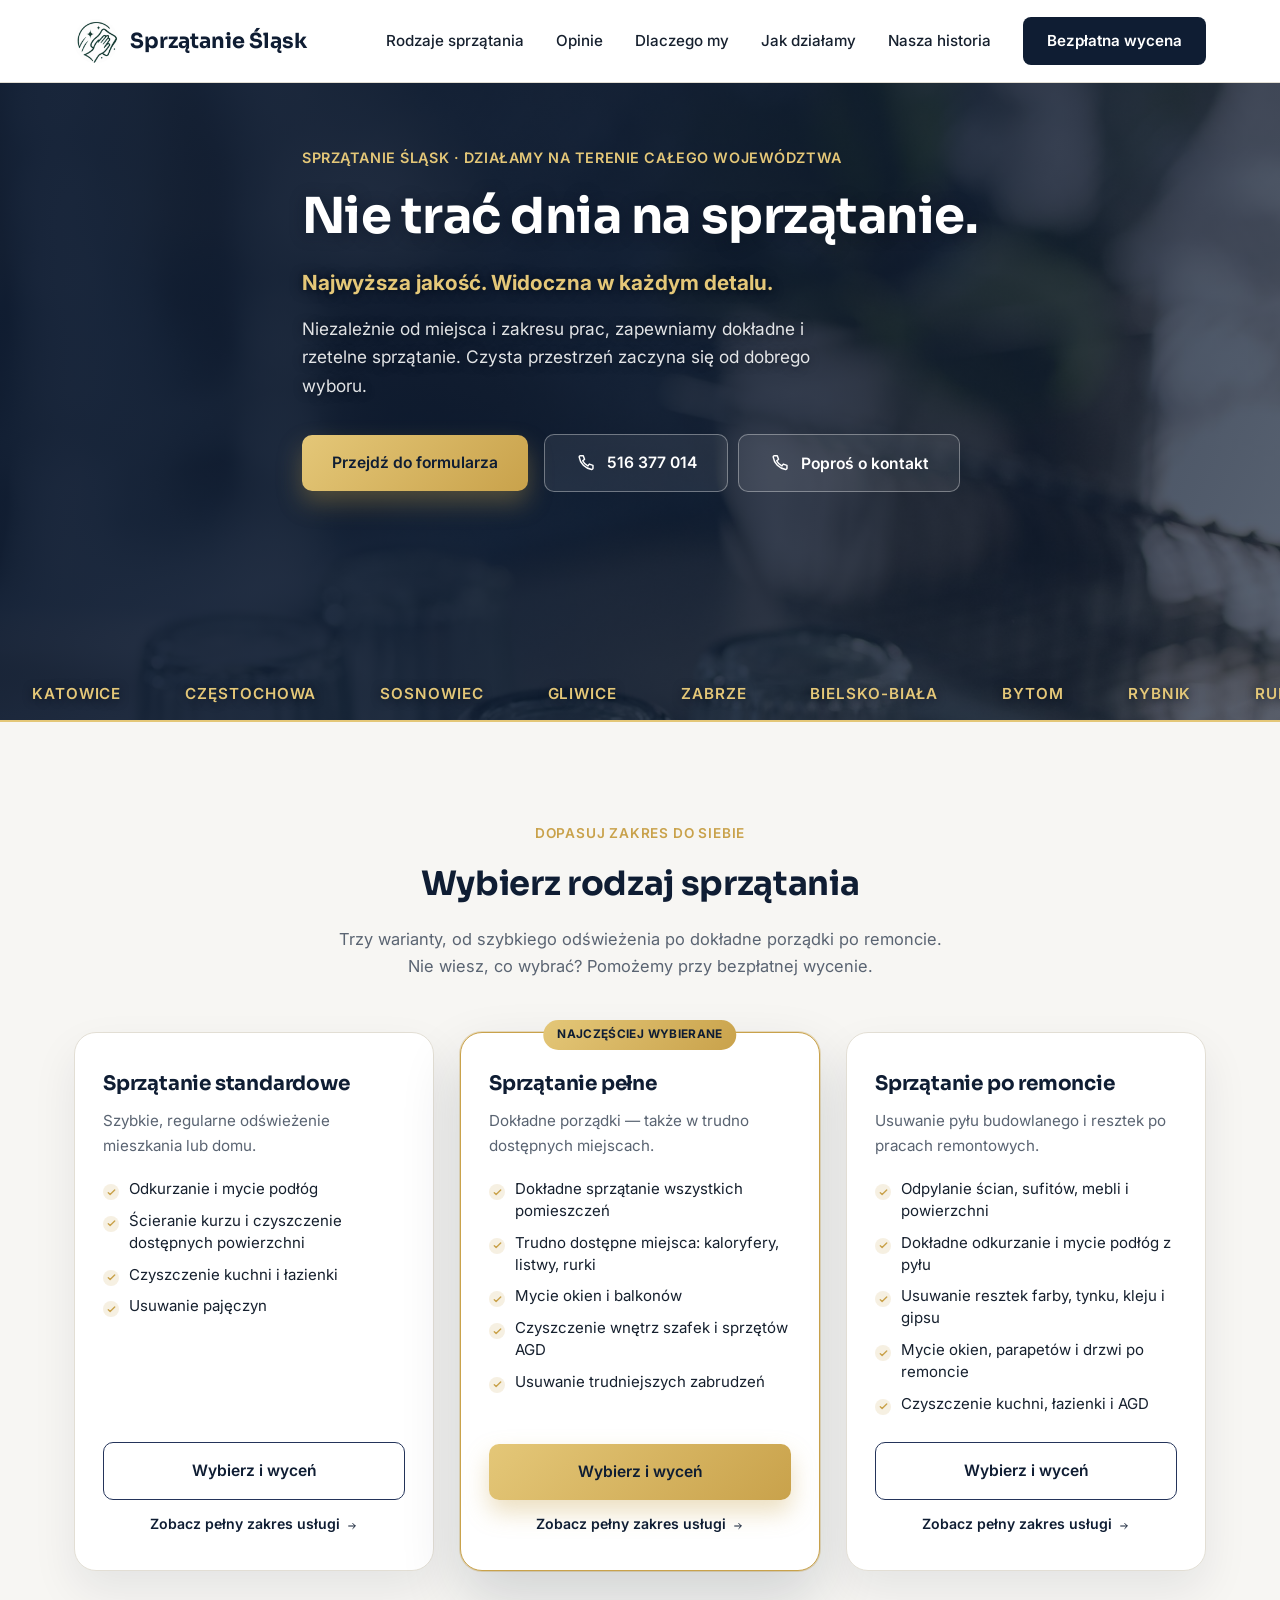
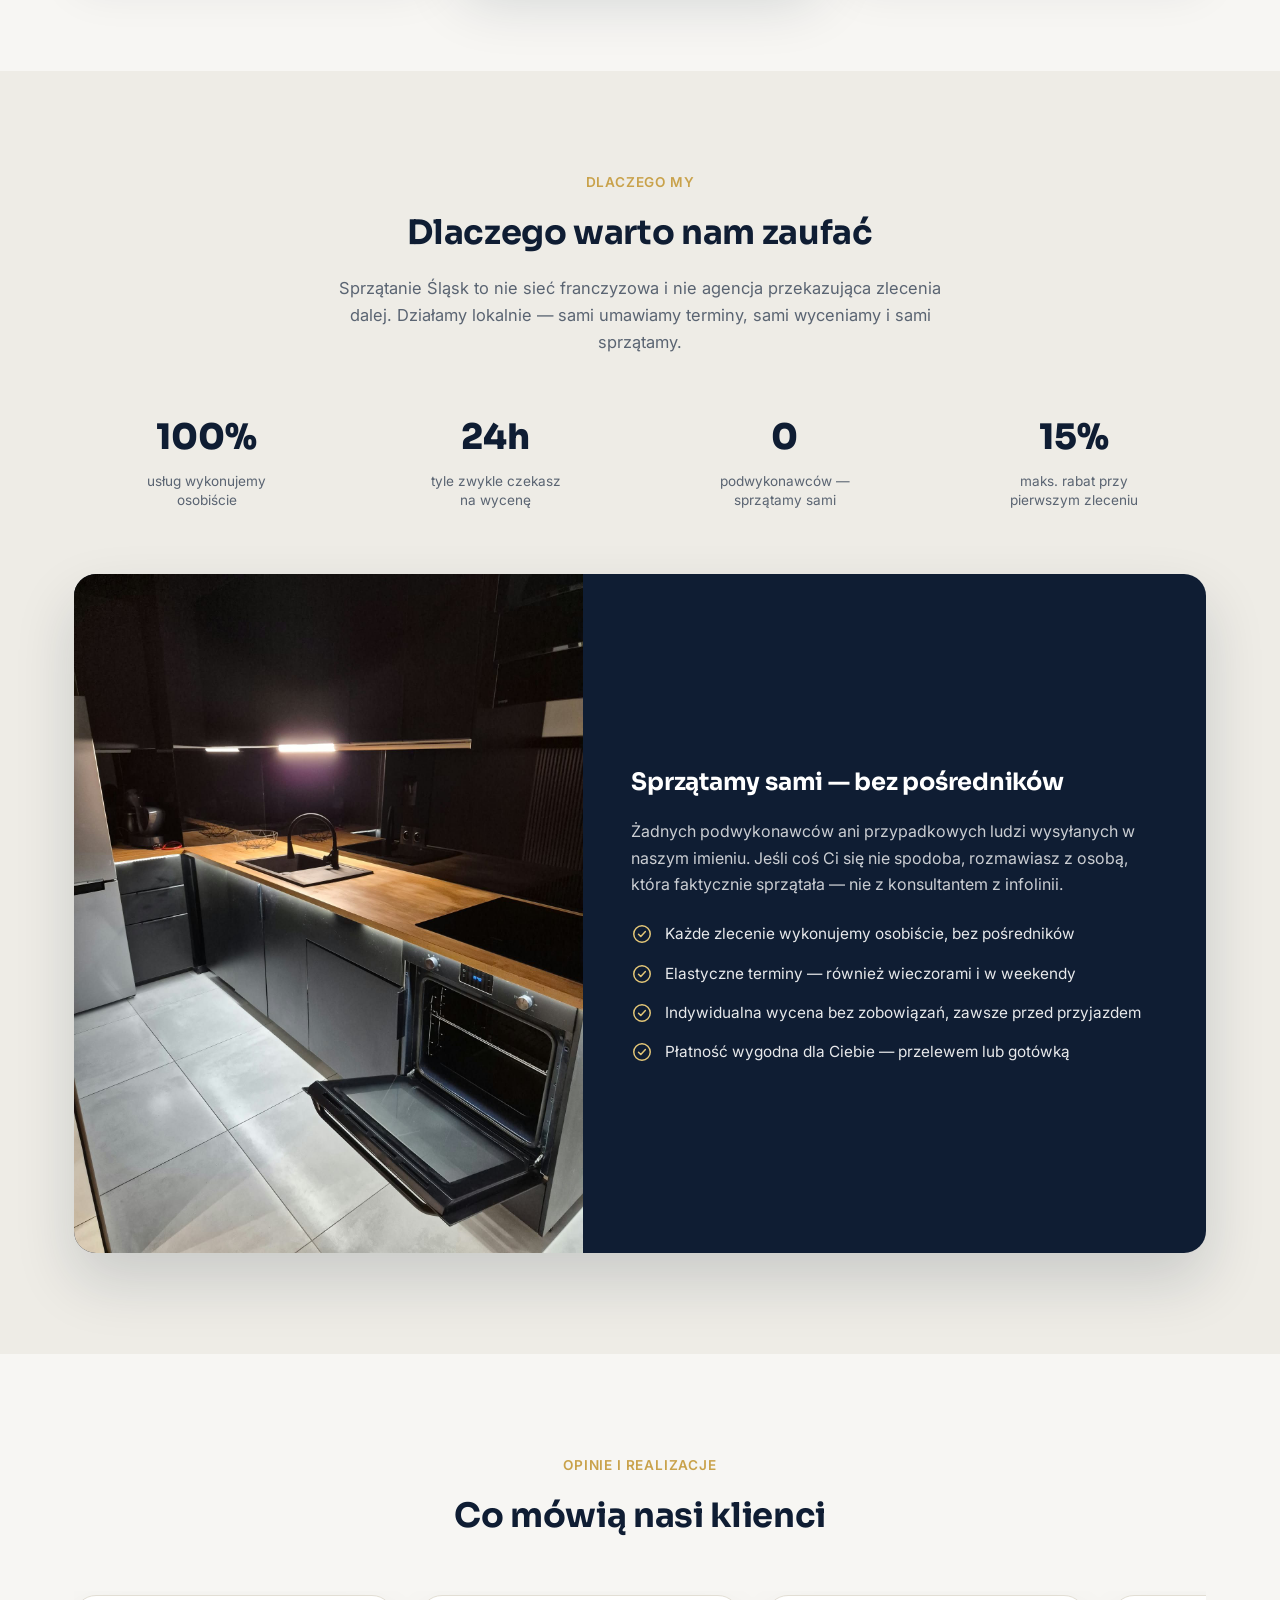
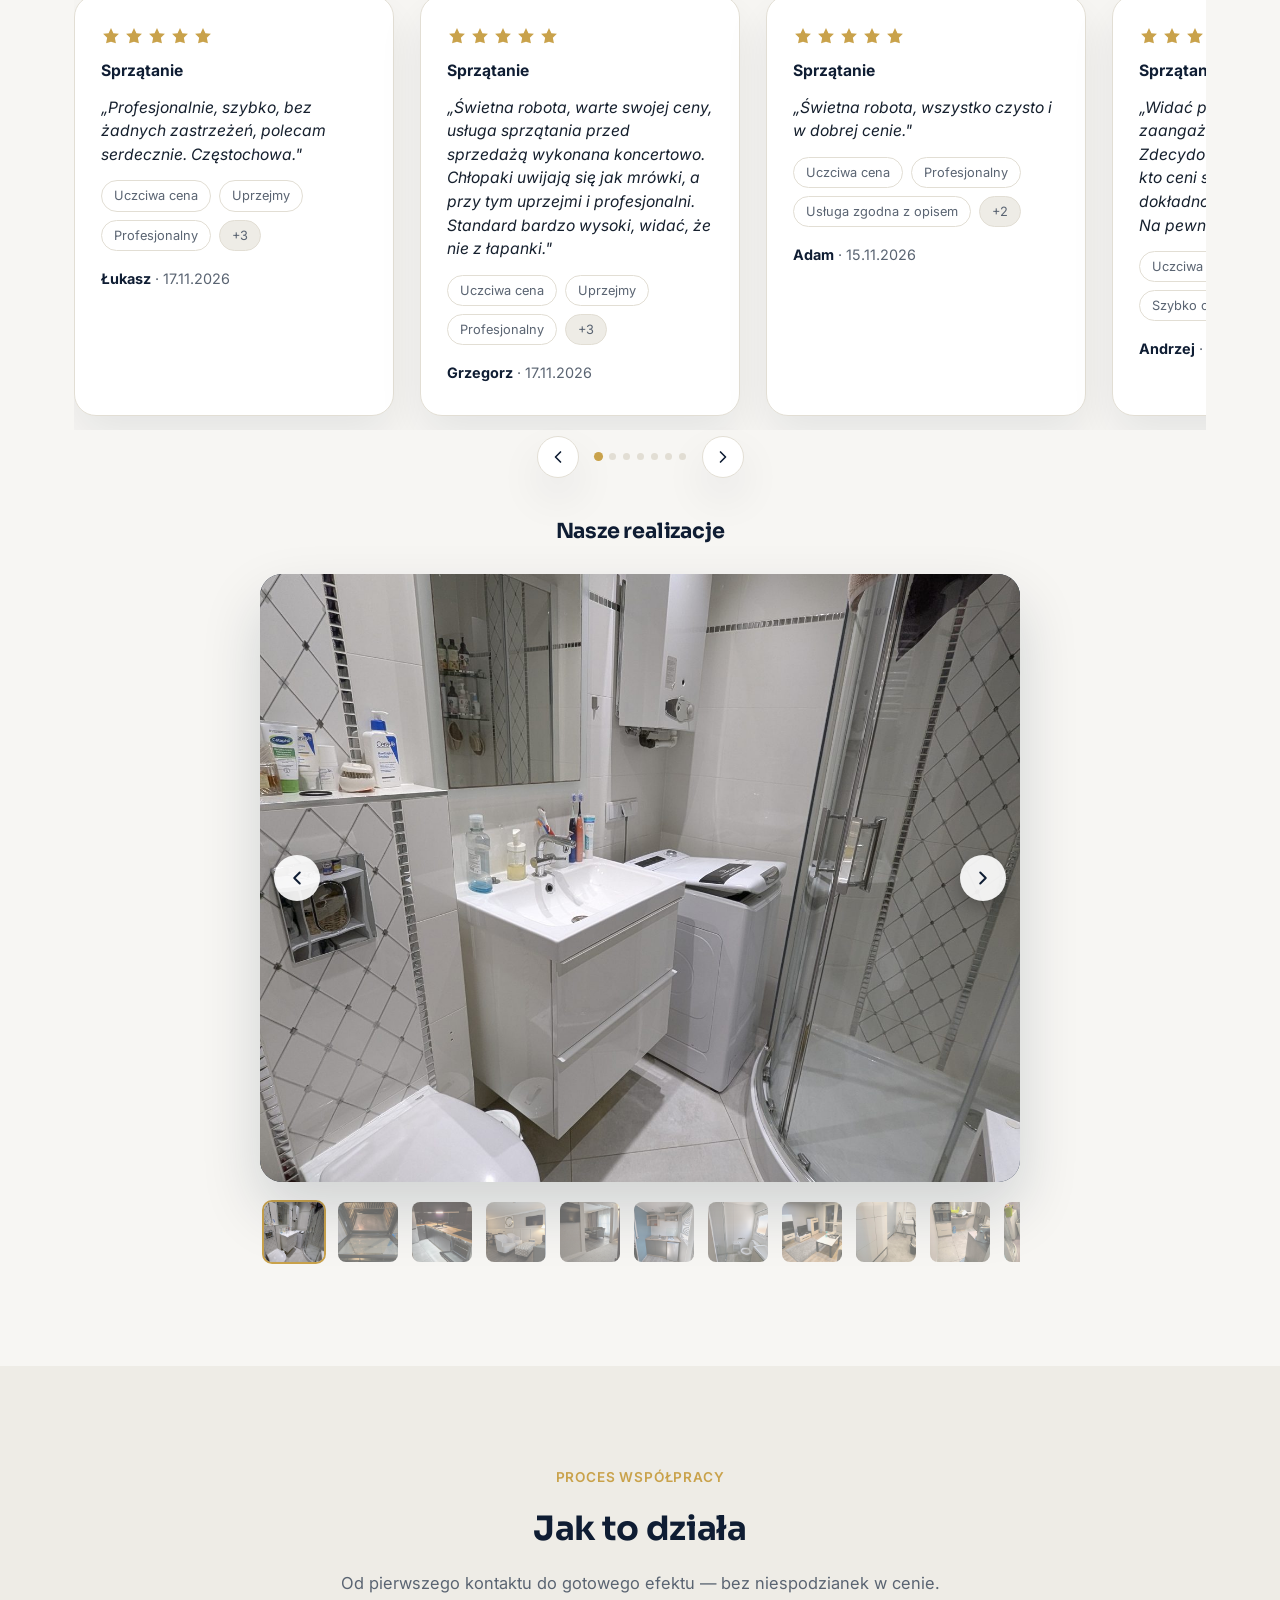
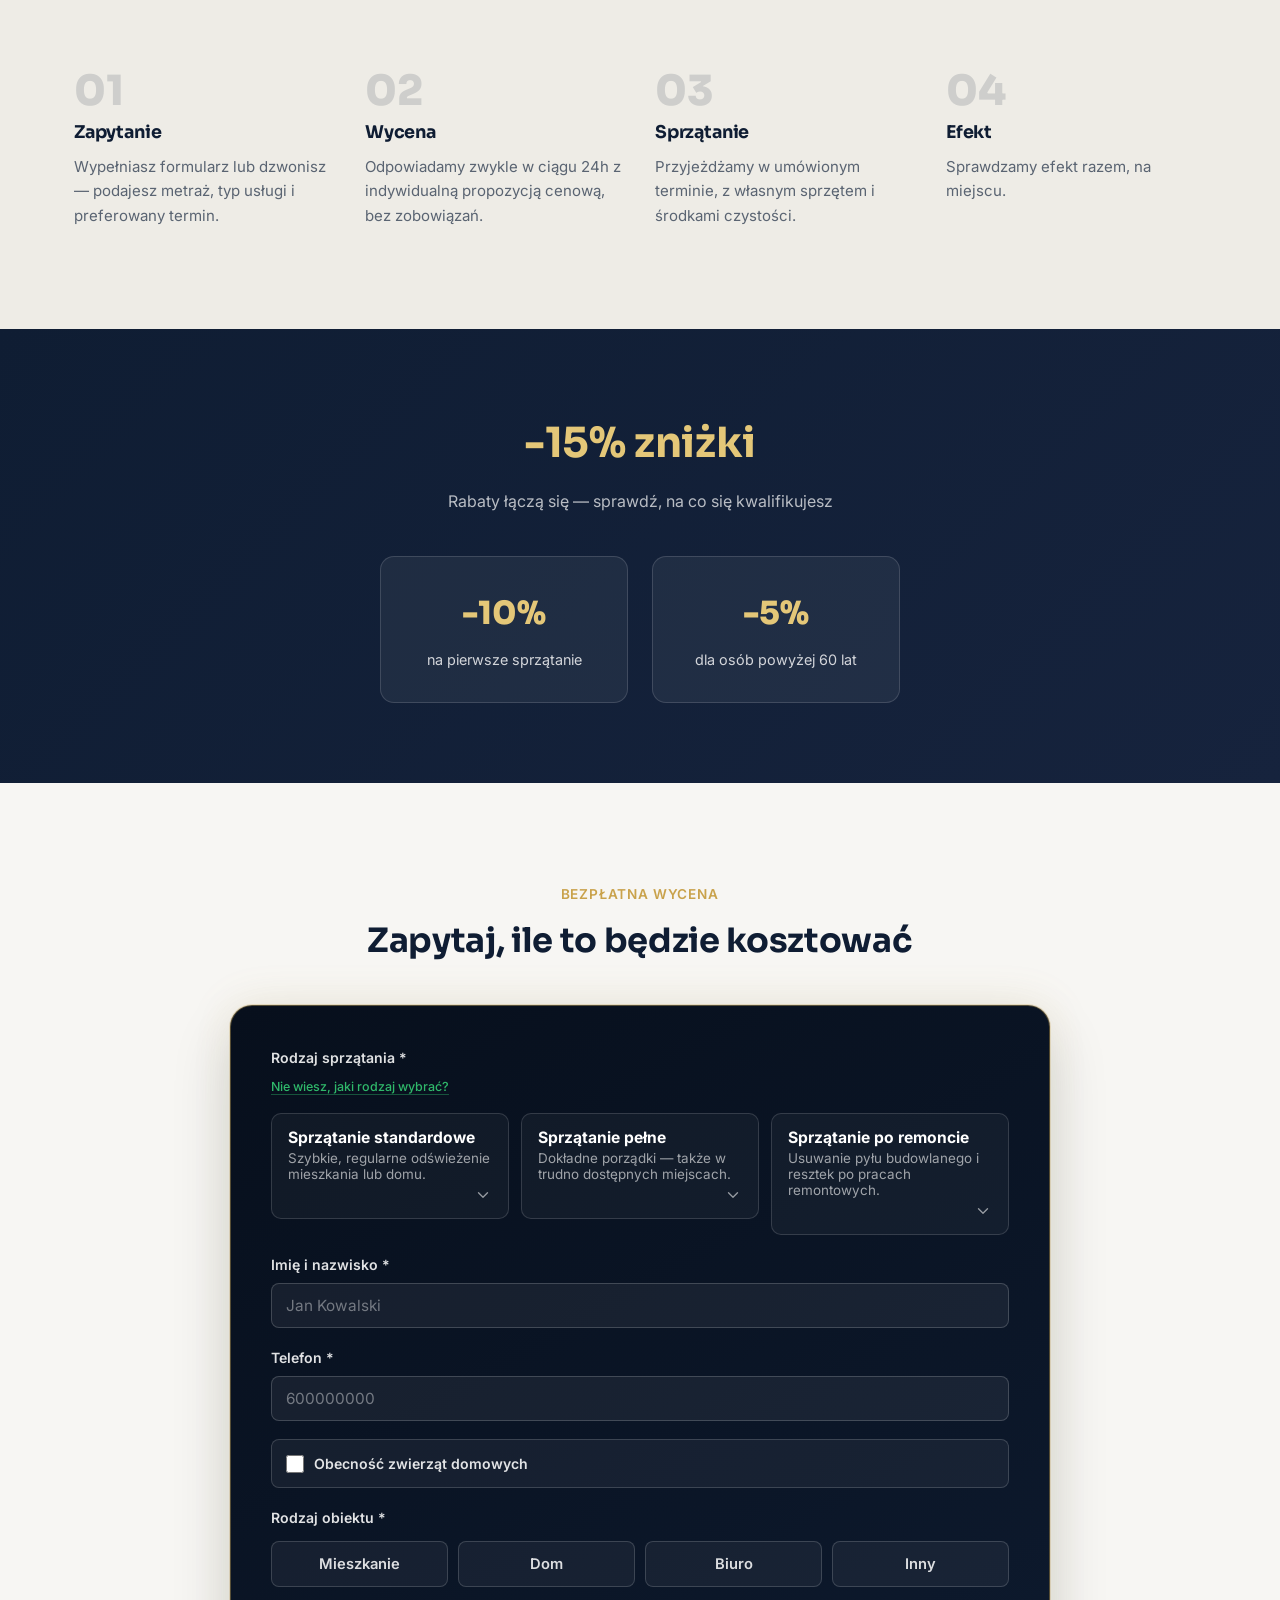
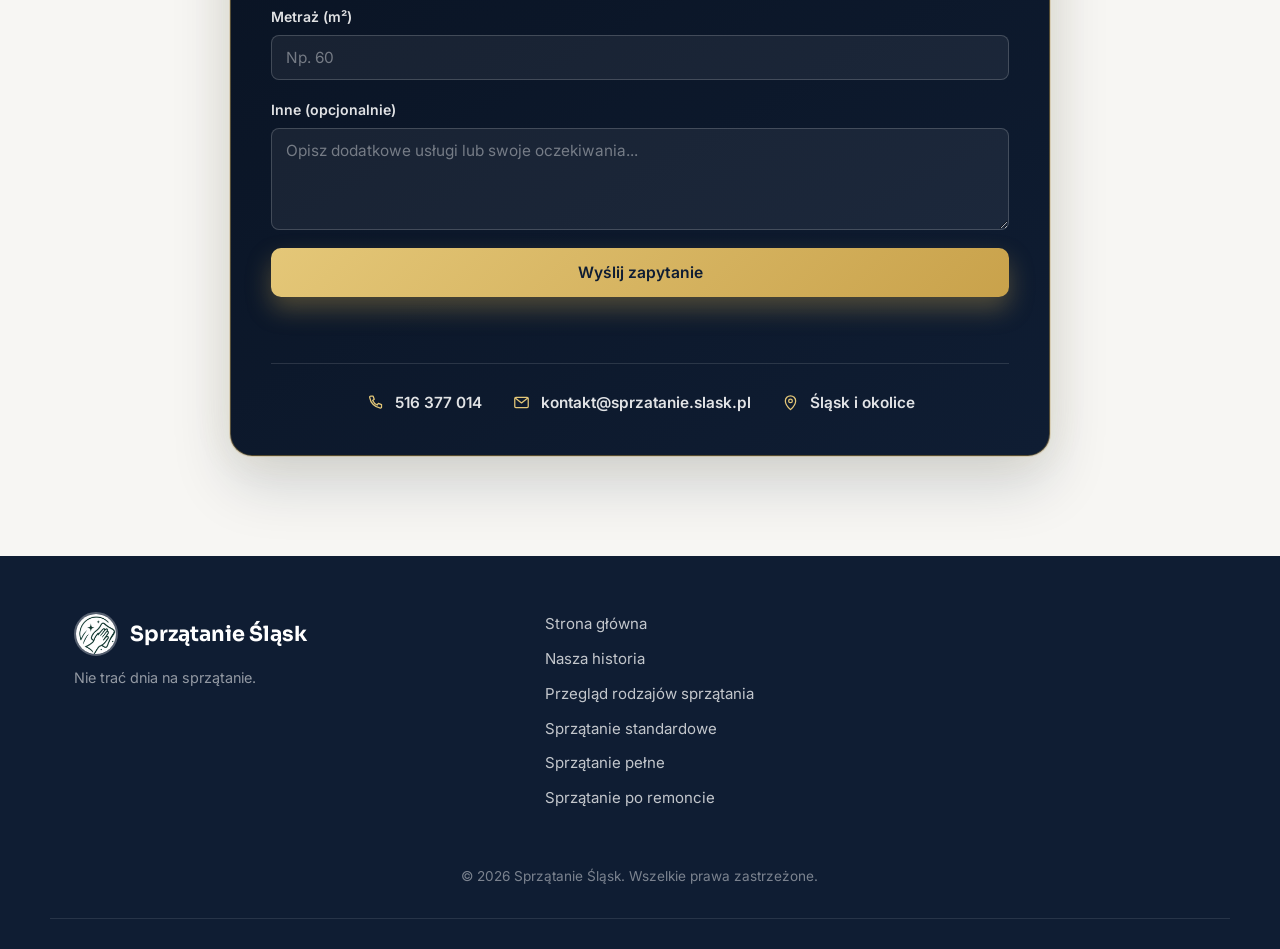
==== commit 57053ae0: "Hero: usuniecie 'lub', szybsza linijka miast na telefonie" ====
--- a/index.html
+++ b/index.html
@@ -19,7 +19,7 @@
 <link rel="preconnect" href="https://fonts.googleapis.com">
 <link rel="preconnect" href="https://fonts.gstatic.com" crossorigin>
 <link href="https://fonts.googleapis.com/css2?family=Sora:wght@600;700;800&family=Inter:wght@400;500;600;700&family=Dancing+Script:wght@600;700&display=swap" rel="stylesheet">
-<link rel="stylesheet" href="styles.css?v=7">
+<link rel="stylesheet" href="styles.css?v=8">
 <!-- Cloudflare Web Analytics -->
 <script type='module' src='https://static.cloudflareinsights.com/beacon.min.js' data-cf-beacon='{"token": "cde91d074a4e402f97309ad45cde456e"}'></script>
 <!-- End Cloudflare Web Analytics -->
@@ -66,7 +66,6 @@
       </p>
       <div class="hero-actions">
         <a href="#kontakt" class="btn btn-gold">Przejdź do formularza</a>
-        <span class="hero-or">lub</span>
         <div class="hero-phone-group">
           <a href="tel:+48516377014" class="btn btn-ghost">
             <svg viewBox="0 0 24 24" fill="none" stroke="currentColor" stroke-width="1.6" stroke-linecap="round" stroke-linejoin="round"><path d="M6 4h3l1.4 4-2 1.6a11.5 11.5 0 0 0 5.6 5.6l1.6-2 4 1.4v3a1.4 1.4 0 0 1-1.5 1.4A16 16 0 0 1 4.6 5.5 1.4 1.4 0 0 1 6 4Z"/></svg>
--- a/styles.css
+++ b/styles.css
@@ -268,6 +268,11 @@
   to { transform: translateX(-50%); }
 }
 
+/* Telefony: przewijanie o 50% szybsze (240 s -> 160 s) */
+@media (max-width: 720px) {
+  .hero-ticker-track { animation-duration: 160s; }
+}
+
 @media (prefers-reduced-motion: reduce) {
   .hero-ticker-track { animation-duration: 400s; }
 }
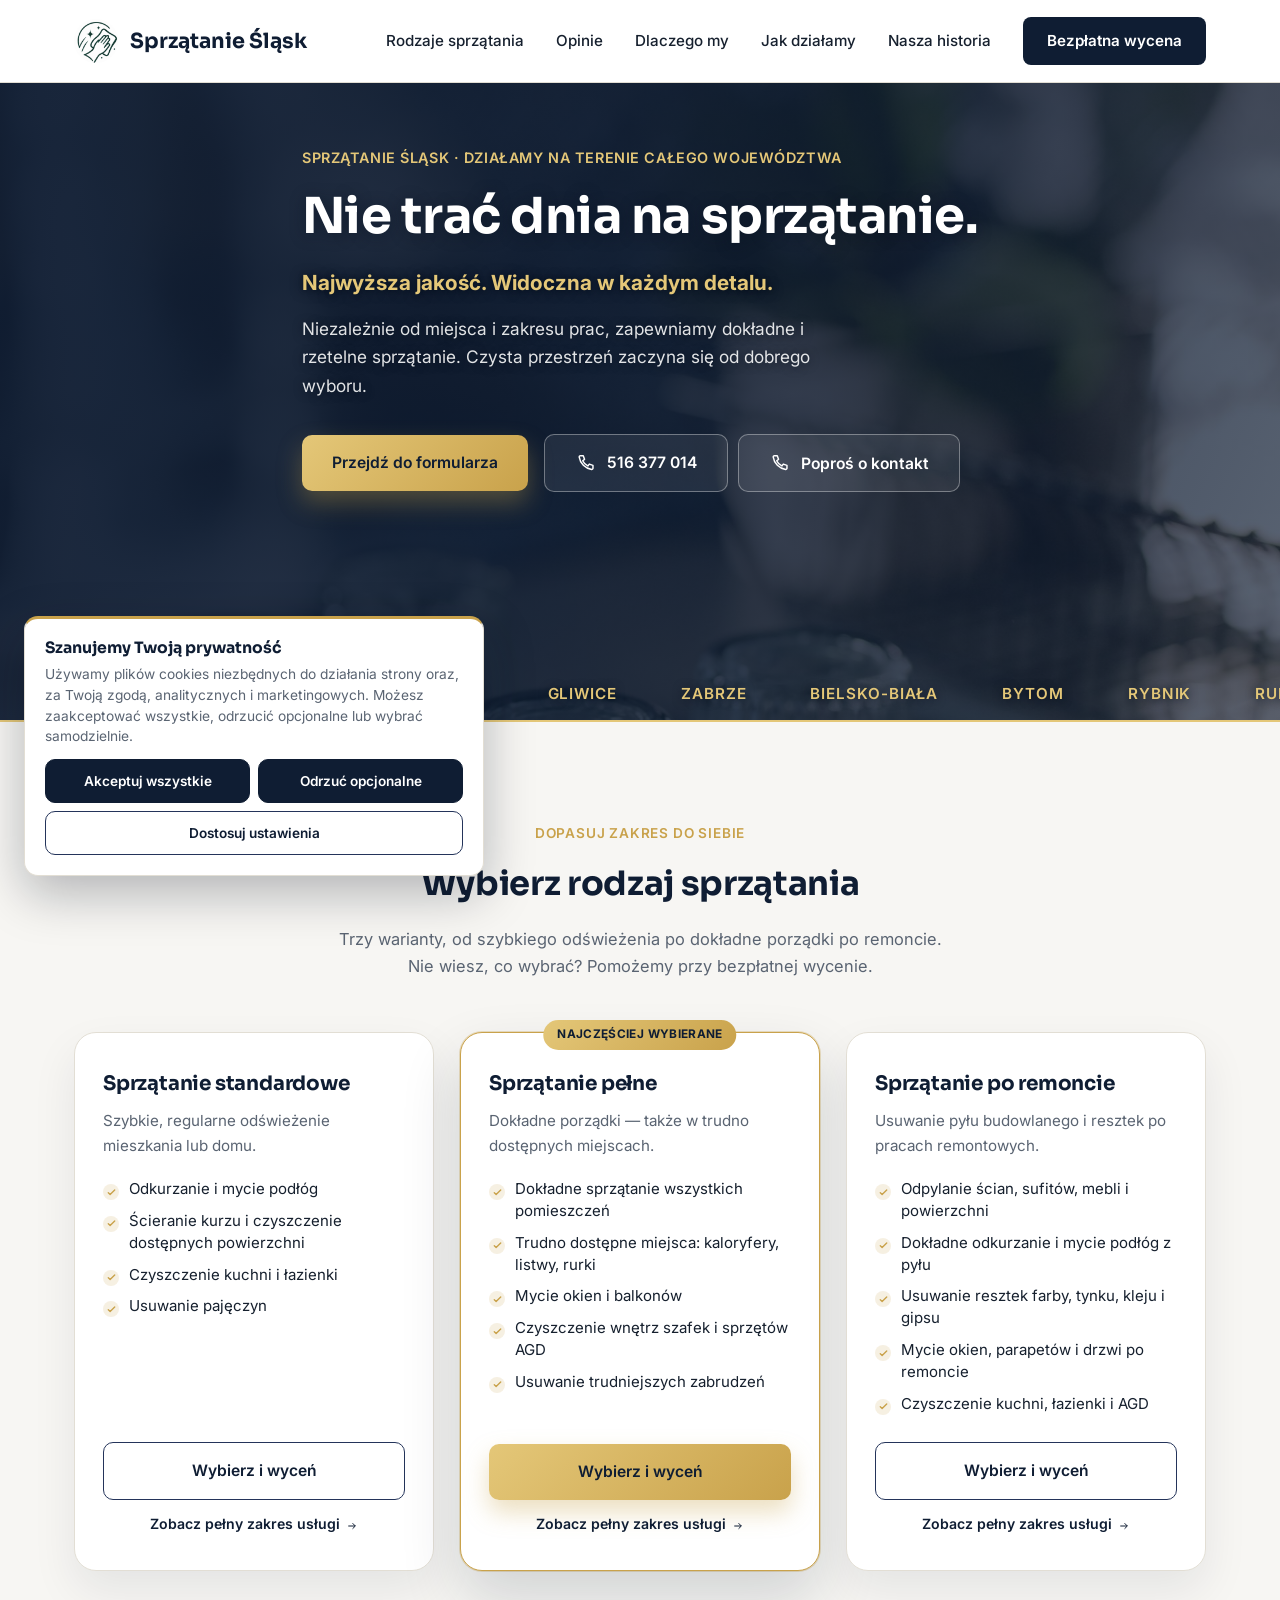
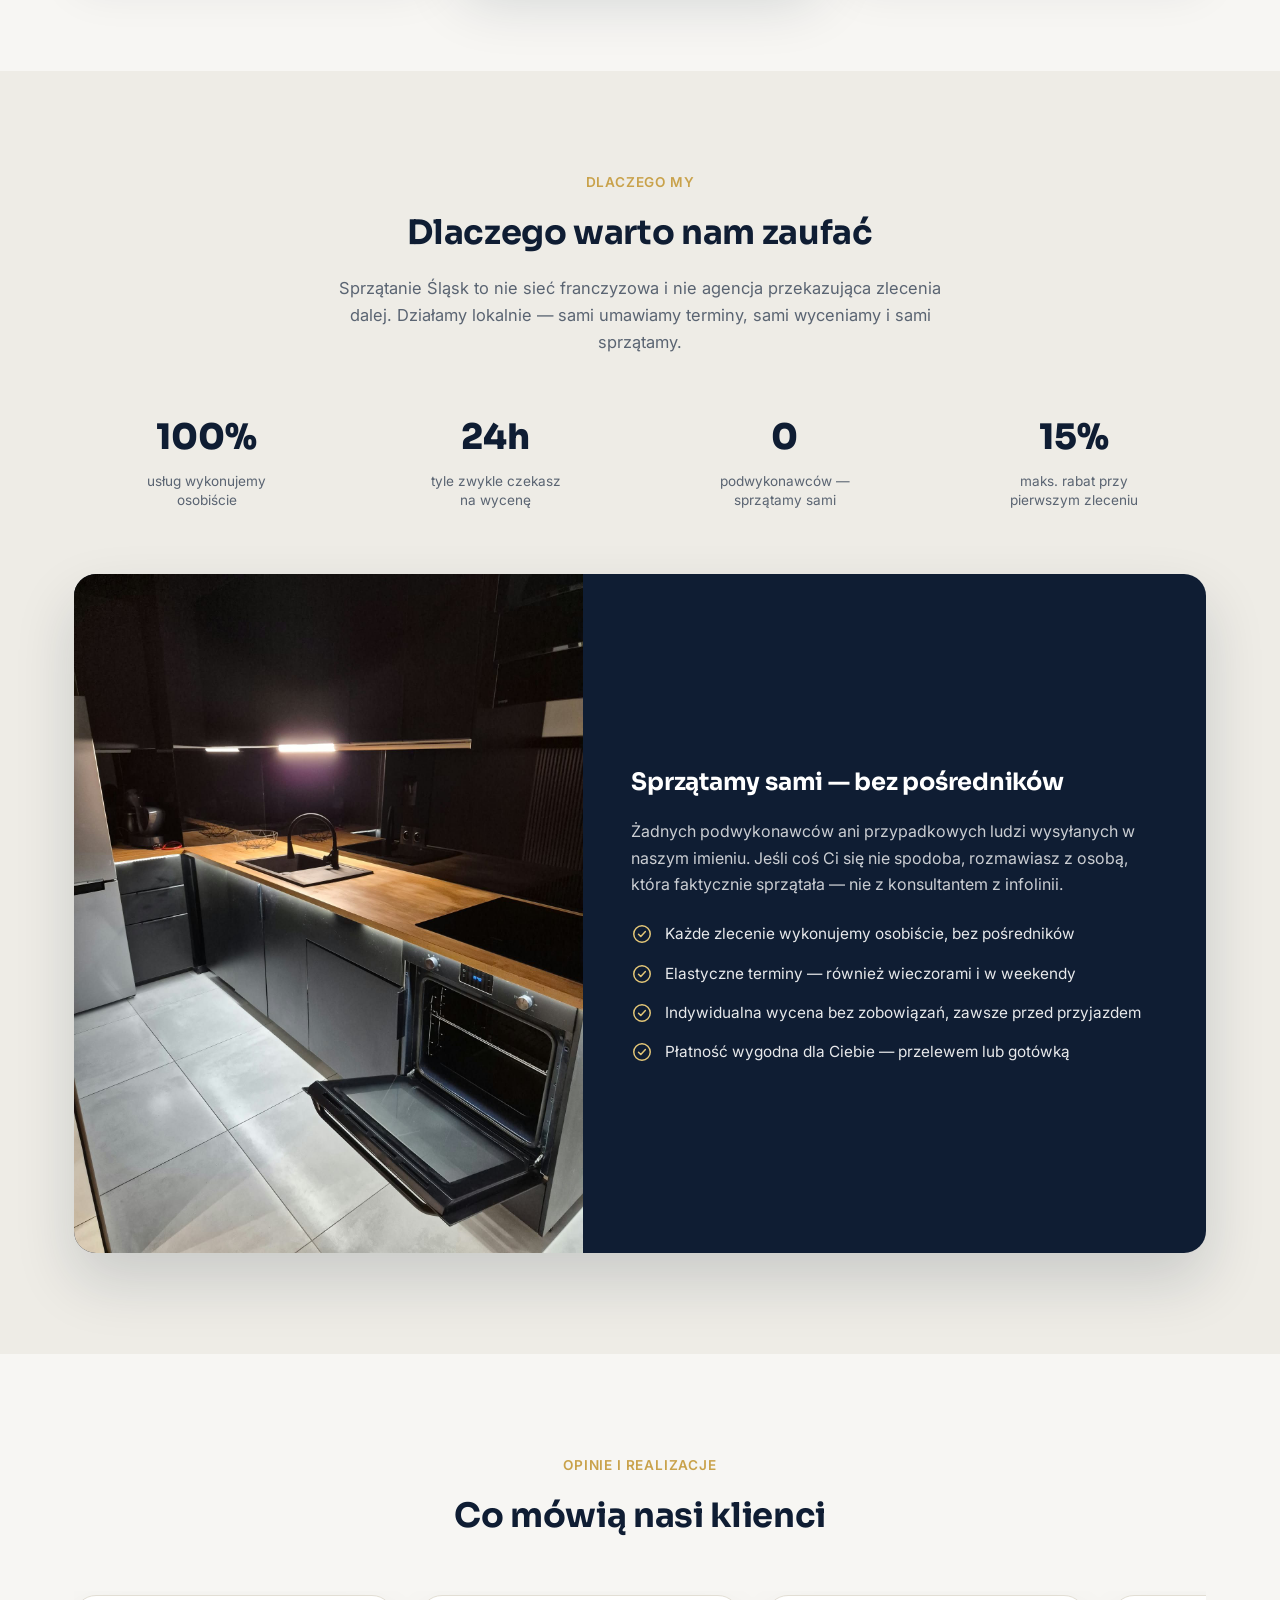
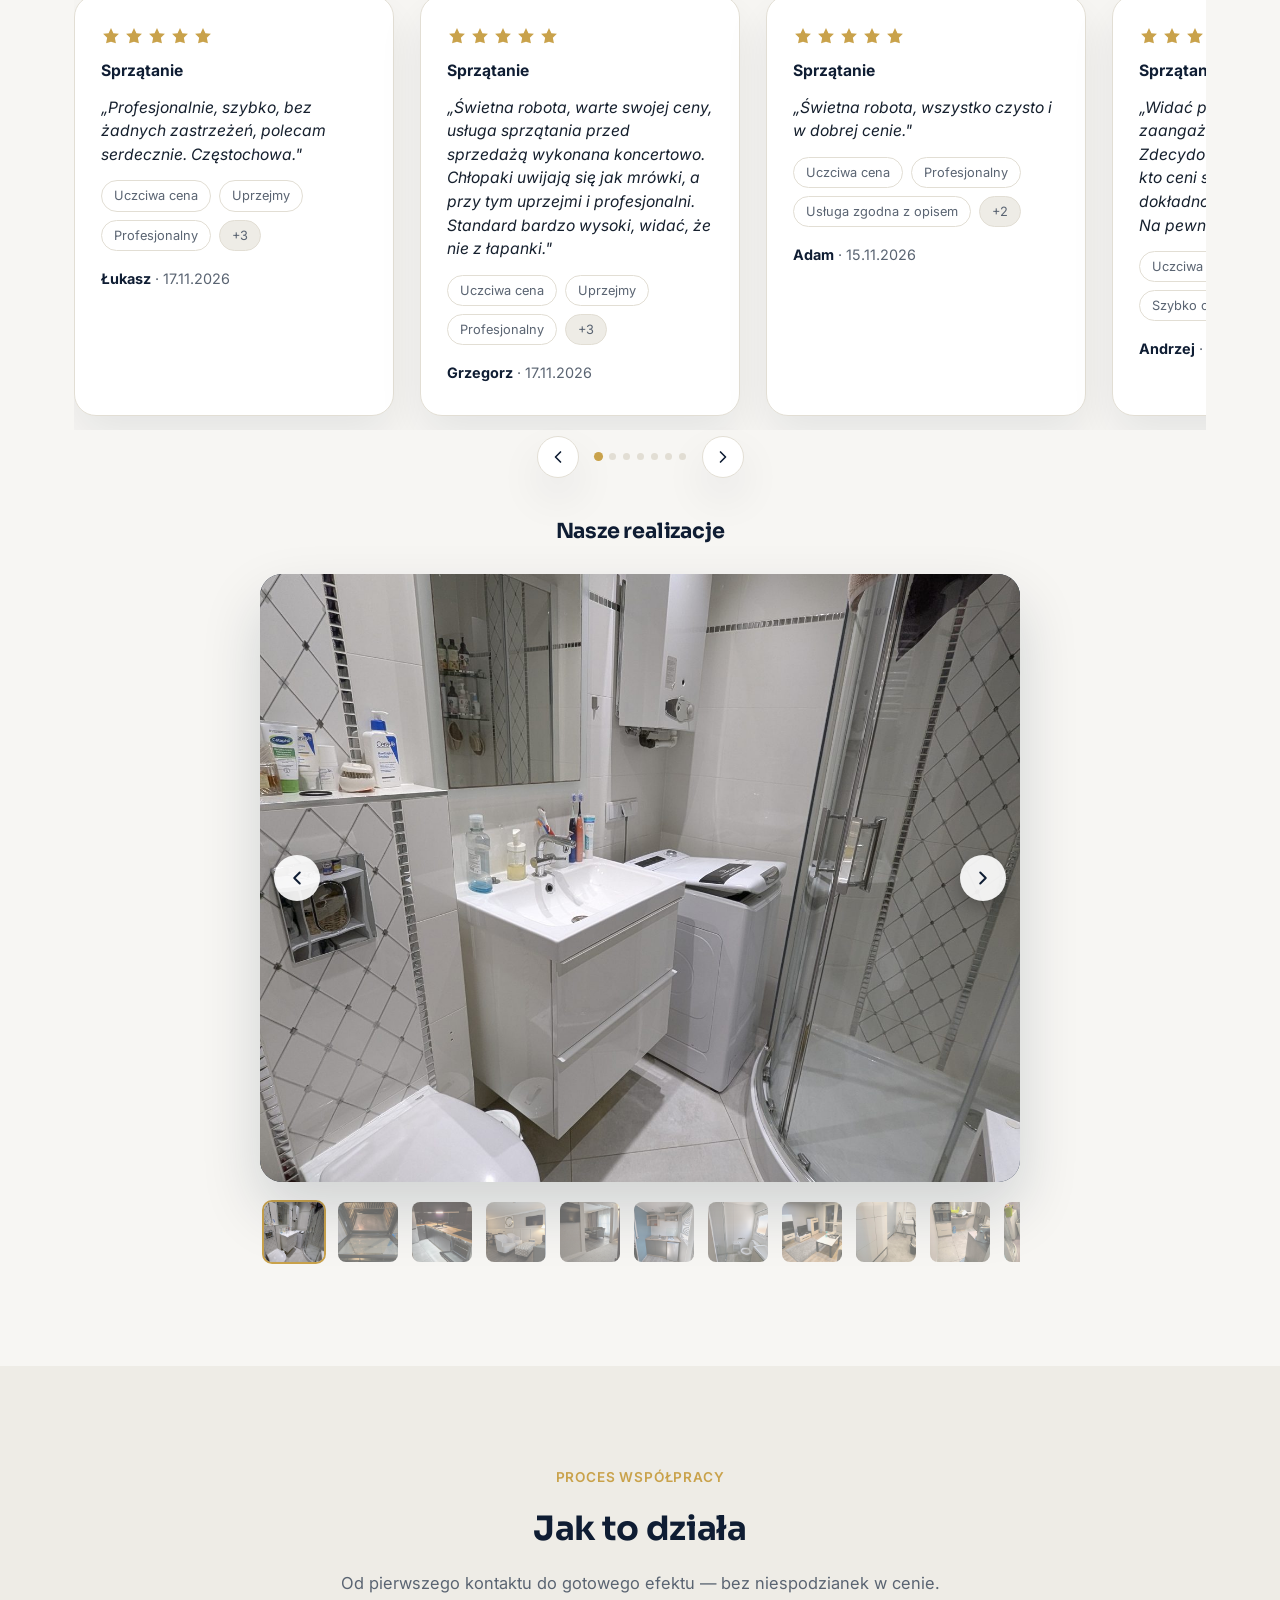
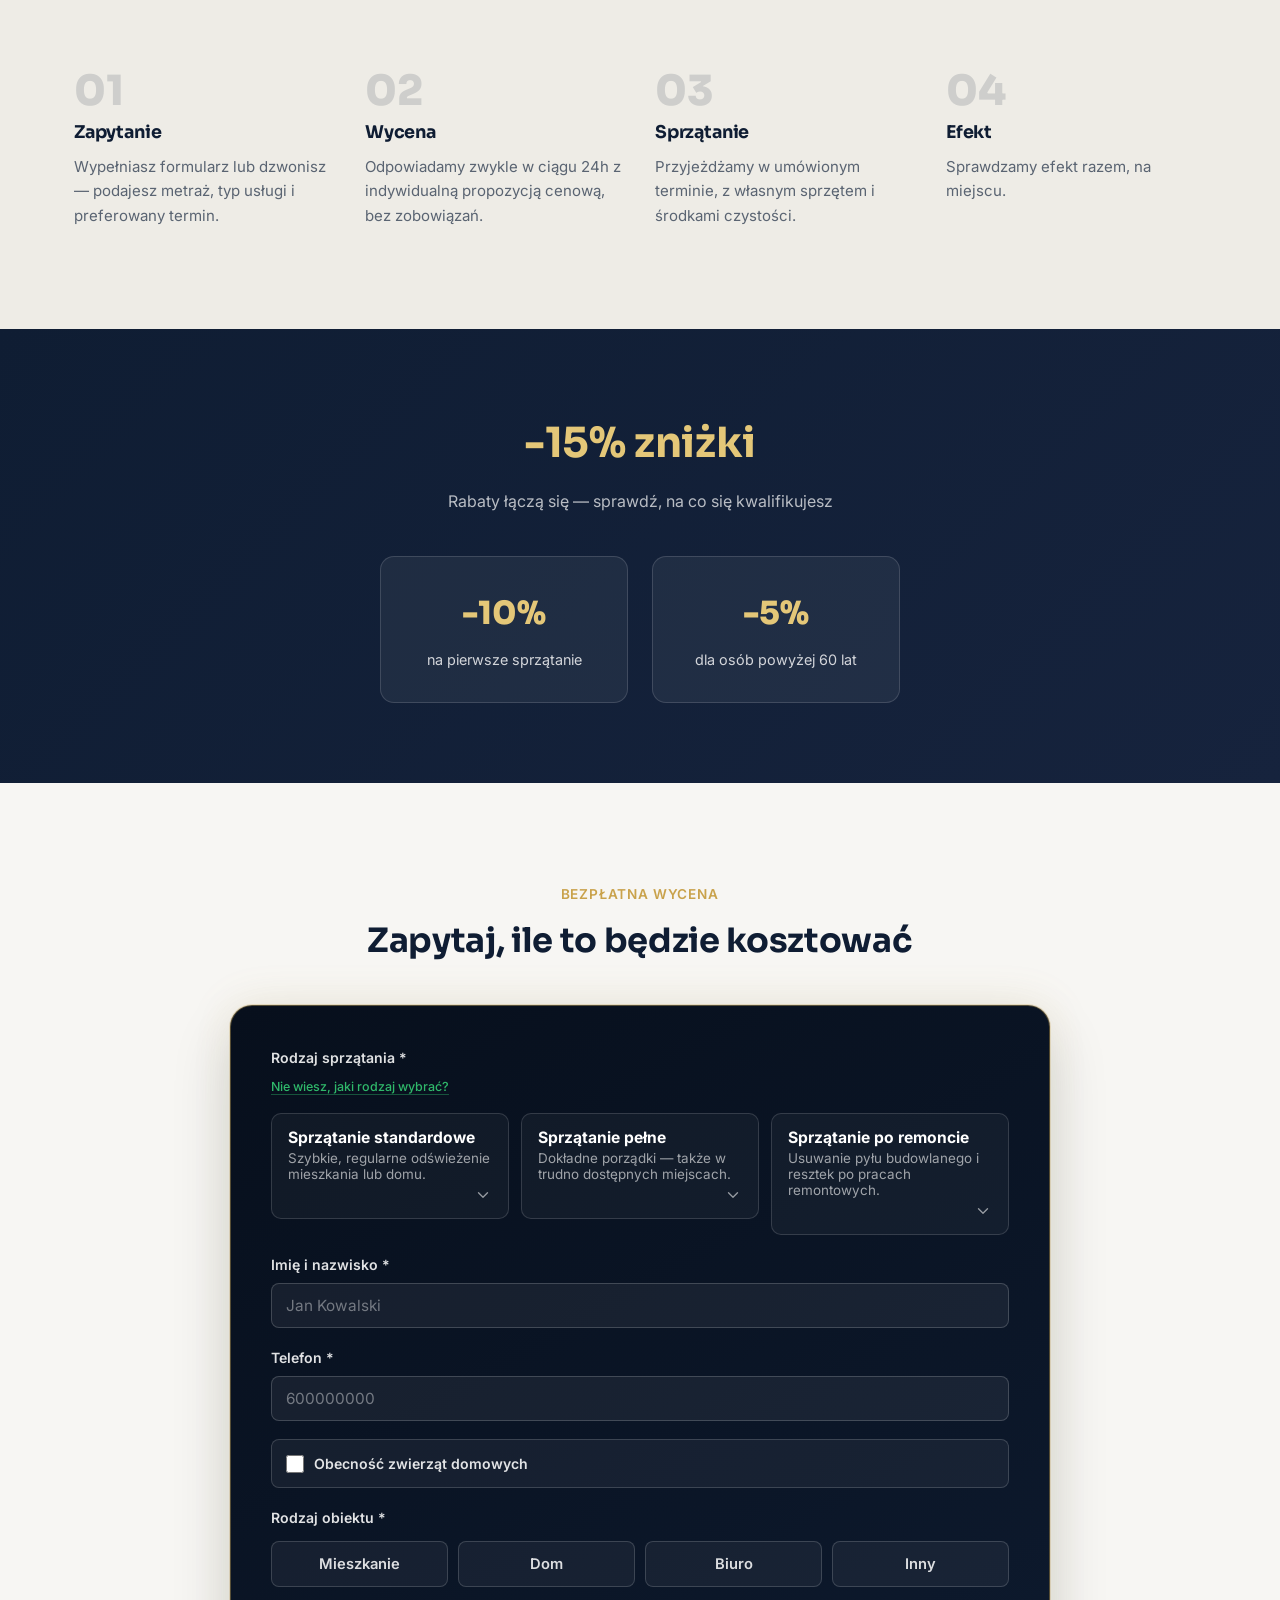
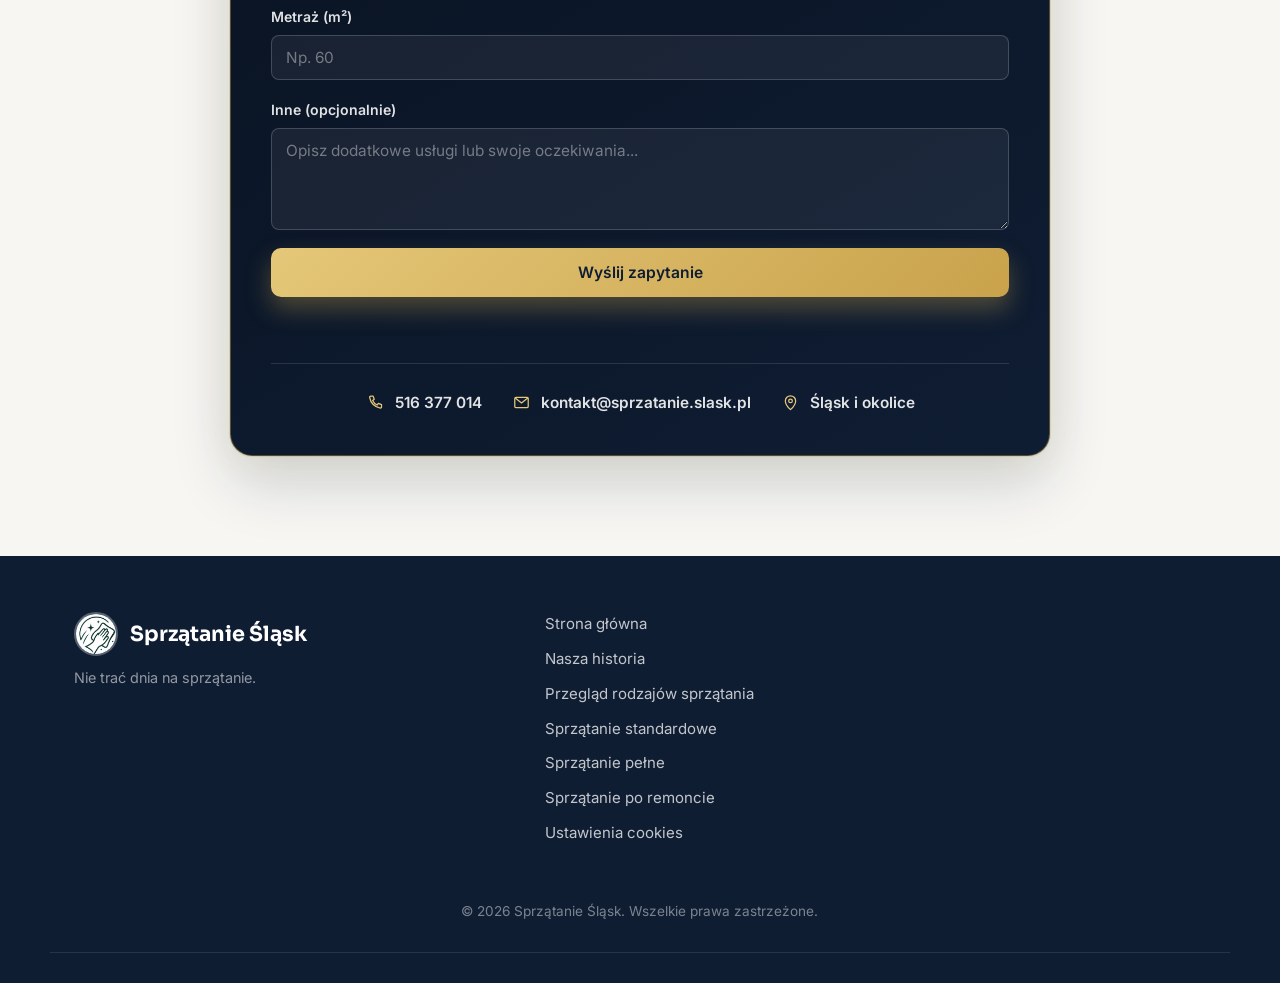
==== commit 701b9ffa: "Wlasny system zgod cookies (Consent Mode v2): baner, panel ustawien, link w stopce" ====
--- a/index.html
+++ b/index.html
@@ -1,6 +1,20 @@
 <!DOCTYPE html>
 <html lang="pl">
 <head>
+<!-- Google Consent Mode v2 (domyślnie: brak zgód) -->
+<script>
+window.dataLayer = window.dataLayer || [];
+function gtag(){dataLayer.push(arguments);}
+gtag('consent', 'default', {
+  'analytics_storage': 'denied',
+  'ad_storage': 'denied',
+  'ad_user_data': 'denied',
+  'ad_personalization': 'denied',
+  'wait_for_update': 500
+});
+</script>
+<!-- End Google Consent Mode v2 -->
+<script src="/assets/cookies.js?v=1"></script>
 <!-- Google Tag Manager -->
 <script>(function(w,d,s,l,i){w[l]=w[l]||[];w[l].push({'gtm.start':
 new Date().getTime(),event:'gtm.js'});var f=d.getElementsByTagName(s)[0],
@@ -19,7 +33,8 @@
 <link rel="preconnect" href="https://fonts.googleapis.com">
 <link rel="preconnect" href="https://fonts.gstatic.com" crossorigin>
 <link href="https://fonts.googleapis.com/css2?family=Sora:wght@600;700;800&family=Inter:wght@400;500;600;700&family=Dancing+Script:wght@600;700&display=swap" rel="stylesheet">
-<link rel="stylesheet" href="styles.css?v=8">
+<link rel="stylesheet" href="styles.css?v=9">
+<link rel="stylesheet" href="/assets/cookies.css?v=1">
 <!-- Cloudflare Web Analytics -->
 <script type='module' src='https://static.cloudflareinsights.com/beacon.min.js' data-cf-beacon='{"token": "cde91d074a4e402f97309ad45cde456e"}'></script>
 <!-- End Cloudflare Web Analytics -->
@@ -608,6 +623,7 @@
         <a href="/sprzatanie-standardowe/">Sprzątanie standardowe</a>
         <a href="/sprzatanie-pelne/">Sprzątanie pełne</a>
         <a href="/sprzatanie-po-remoncie/">Sprzątanie po remoncie</a>
+        <a href="#" class="cc-open" data-cc-open>Ustawienia cookies</a>
       </nav>
       <p class="footer-copy">&copy; <span id="year"></span> Sprzątanie Śląsk. Wszelkie prawa zastrzeżone.</p>
     </div>
@@ -646,6 +662,6 @@
     </ol>
   </nav>
 
-  <script src="script.js?v=2"></script>
+  <script src="script.js?v=4"></script>
 </body>
 </html>
--- a/styles.css
+++ b/styles.css
@@ -2858,7 +2858,7 @@
   .snav {
     display: block;
     position: fixed;
-    right: env(safe-area-inset-right, 0px);
+    right: calc(env(safe-area-inset-right, 0px) + 3px);
     top: 50%;
     transform: translateY(-50%);
     z-index: 90;
@@ -2878,16 +2878,16 @@
     align-items: center;
   }
 
-  /* cienka linia łącząca punkty */
+  /* delikatna, półprzezroczysta linia łącząca punkty */
   .snav-list::before {
     content: "";
     position: absolute;
-    top: 14px;
-    bottom: 14px;
+    top: 15px;
+    bottom: 15px;
     left: 50%;
     width: 1px;
     transform: translateX(-50%);
-    background: rgba(143, 160, 189, 0.55);
+    background: rgba(143, 160, 189, 0.22);
   }
 
   .snav-list li {
@@ -2913,14 +2913,14 @@
     border-radius: 50%;
     background: #8fa0bd;
     box-shadow: 0 0 0 1.5px rgba(15, 29, 51, 0.45);
-    transition: width 0.25s ease, height 0.25s ease, background 0.25s ease, box-shadow 0.25s ease;
+    transition: width 0.3s ease, height 0.3s ease, background-color 0.3s ease, box-shadow 0.3s ease;
   }
 
   .snav-dot[aria-current="true"]::before {
-    width: 11px;
-    height: 11px;
+    width: 10px;
+    height: 10px;
     background: var(--gold-light);
-    box-shadow: 0 0 0 1.5px var(--navy), 0 0 10px 3px rgba(228, 199, 120, 0.55);
+    box-shadow: 0 0 0 1.5px var(--navy), 0 0 6px 1px rgba(228, 199, 120, 0.32);
   }
 
   .snav-dot:focus-visible {
@@ -2929,19 +2929,12 @@
     border-radius: 8px;
   }
 
+  /* etykieta: tylko po interakcji (najechanie, fokus z klawiatury, chwilowo po dotknięciu) */
   .snav-label {
-    display: none;
-  }
-}
-
-/* Etykiety po najechaniu — tylko urządzenia z hoverem */
-@media (max-width: 720px) and (hover: hover) {
-  .snav-label {
-    display: block;
     position: absolute;
     right: 100%;
     top: 50%;
-    transform: translateY(-50%);
+    transform: translateY(-50%) translateX(4px);
     margin-right: 4px;
     padding: 5px 10px;
     border-radius: 6px;
@@ -2949,15 +2942,36 @@
     color: var(--white);
     font-size: 0.78rem;
     font-weight: 500;
+    line-height: 1.2;
     white-space: nowrap;
     opacity: 0;
     pointer-events: none;
-    transition: opacity 0.2s ease;
-  }
-
-  .snav-dot:hover .snav-label,
+    transition: opacity 0.2s ease, transform 0.2s ease;
+  }
+
+  .snav-dot.is-tip .snav-label,
   .snav-dot:focus-visible .snav-label {
     opacity: 1;
+    transform: translateY(-50%);
+  }
+}
+
+@media (max-width: 720px) and (hover: hover) {
+  .snav-dot:hover .snav-label {
+    opacity: 1;
+    transform: translateY(-50%);
+  }
+}
+
+/* Telefony o niskim ekranie (np. poziomo lub małe modele) — kompaktowo */
+@media (max-width: 720px) and (max-height: 560px) {
+  .snav-dot {
+    height: 24px;
+  }
+
+  .snav-list::before {
+    top: 12px;
+    bottom: 12px;
   }
 }
 
--- a/assets/cookies.css
+++ b/assets/cookies.css
@@ -0,0 +1,314 @@
+/* Zarządzanie zgodami cookies — style z prefiksem cc- */
+
+.cc-banner[hidden],
+.cc-overlay[hidden] {
+  display: none !important;
+}
+
+/* Podczas wyświetlania banera/panelu chowamy pionową nawigację sekcyjną (telefony) */
+.cc-active .snav {
+  opacity: 0;
+  pointer-events: none;
+}
+
+.cc-banner,
+.cc-dialog {
+  font-family: var(--font-body, "Inter", sans-serif);
+  color: var(--text-dark, #16202e);
+  line-height: 1.5;
+}
+
+/* ===== Baner ===== */
+.cc-banner {
+  position: fixed;
+  z-index: 1000;
+  left: 12px;
+  right: 12px;
+  bottom: calc(12px + env(safe-area-inset-bottom, 0px));
+  background: var(--white, #fff);
+  border: 1px solid var(--border, #e2ded4);
+  border-top: 3px solid var(--gold, #c9a24b);
+  border-radius: var(--radius, 14px);
+  box-shadow: 0 18px 50px rgba(7, 15, 28, 0.28);
+  padding: 14px 16px 16px;
+  animation: cc-rise 0.35s ease both;
+}
+
+.cc-title {
+  font-family: var(--font-head, "Sora", sans-serif);
+  font-weight: 700;
+  font-size: 0.98rem;
+  color: var(--navy, #0f1d33);
+  margin: 0 0 4px;
+}
+
+.cc-text {
+  font-size: 0.82rem;
+  color: var(--text-muted, #5a6472);
+  margin: 0 0 12px;
+}
+
+.cc-actions {
+  display: grid;
+  grid-template-columns: 1fr 1fr;
+  gap: 8px;
+}
+
+.cc-actions .cc-btn-outline {
+  grid-column: 1 / -1;
+}
+
+.cc-btn {
+  font-family: var(--font-body, "Inter", sans-serif);
+  font-weight: 600;
+  font-size: 0.85rem;
+  line-height: 1.2;
+  padding: 11px 12px;
+  min-height: 44px;
+  border-radius: 10px;
+  cursor: pointer;
+  transition: background 0.2s ease, color 0.2s ease, border-color 0.2s ease;
+}
+
+/* Akceptacja i odrzucenie: identyczny wygląd */
+.cc-btn-primary {
+  background: var(--navy, #0f1d33);
+  color: var(--white, #fff);
+  border: 1.5px solid var(--navy, #0f1d33);
+}
+
+.cc-btn-primary:hover {
+  background: var(--navy-light, #24345a);
+  border-color: var(--navy-light, #24345a);
+}
+
+.cc-btn-outline {
+  background: transparent;
+  color: var(--navy, #0f1d33);
+  border: 1.5px solid var(--navy-light, #24345a);
+}
+
+.cc-btn-outline:hover {
+  background: var(--bg-alt, #eeece6);
+}
+
+.cc-btn:focus-visible,
+.cc-close:focus-visible,
+.cc-switch input:focus-visible + .cc-slider {
+  outline: 3px solid var(--gold, #c9a24b);
+  outline-offset: 2px;
+}
+
+/* ===== Panel ustawień ===== */
+.cc-overlay {
+  position: fixed;
+  inset: 0;
+  z-index: 1001;
+  background: rgba(7, 15, 28, 0.6);
+  display: flex;
+  align-items: flex-end;
+  justify-content: center;
+  padding: 0;
+  animation: cc-fade 0.2s ease both;
+}
+
+.cc-dialog {
+  position: relative;
+  background: var(--white, #fff);
+  width: 100%;
+  max-width: 560px;
+  max-height: 92vh;
+  max-height: 92dvh;
+  overflow-y: auto;
+  border-radius: var(--radius-lg, 22px) var(--radius-lg, 22px) 0 0;
+  border-top: 3px solid var(--gold, #c9a24b);
+  padding: 20px 18px calc(18px + env(safe-area-inset-bottom, 0px));
+  box-shadow: 0 -10px 50px rgba(7, 15, 28, 0.35);
+  outline: none;
+}
+
+.cc-dialog-head {
+  display: flex;
+  align-items: center;
+  justify-content: space-between;
+  gap: 12px;
+  margin-bottom: 8px;
+}
+
+.cc-dialog-title {
+  font-family: var(--font-head, "Sora", sans-serif);
+  font-size: 1.2rem;
+  color: var(--navy, #0f1d33);
+  margin: 0;
+}
+
+.cc-close {
+  display: flex;
+  align-items: center;
+  justify-content: center;
+  width: 40px;
+  height: 40px;
+  border-radius: 10px;
+  border: 0;
+  background: transparent;
+  color: var(--navy, #0f1d33);
+  cursor: pointer;
+}
+
+.cc-close:hover {
+  background: var(--bg-alt, #eeece6);
+}
+
+.cc-dialog-intro {
+  font-size: 0.88rem;
+  color: var(--text-muted, #5a6472);
+  margin: 0 0 14px;
+}
+
+.cc-cats {
+  display: flex;
+  flex-direction: column;
+  gap: 10px;
+  margin-bottom: 14px;
+}
+
+.cc-cat {
+  display: flex;
+  align-items: flex-start;
+  justify-content: space-between;
+  gap: 14px;
+  background: var(--bg, #f7f6f3);
+  border: 1px solid var(--border, #e2ded4);
+  border-radius: var(--radius, 14px);
+  padding: 14px;
+}
+
+.cc-cat-title {
+  display: block;
+  font-family: var(--font-head, "Sora", sans-serif);
+  font-weight: 700;
+  font-size: 0.95rem;
+  color: var(--navy, #0f1d33);
+  margin-bottom: 2px;
+}
+
+.cc-cat-desc {
+  font-size: 0.82rem;
+  color: var(--text-muted, #5a6472);
+  margin: 0;
+}
+
+/* Przełącznik */
+.cc-switch {
+  position: relative;
+  flex-shrink: 0;
+  width: 46px;
+  height: 26px;
+  margin-top: 2px;
+}
+
+.cc-switch input {
+  position: absolute;
+  inset: 0;
+  width: 100%;
+  height: 100%;
+  margin: 0;
+  opacity: 0;
+  cursor: pointer;
+  z-index: 1;
+}
+
+.cc-switch input:disabled {
+  cursor: not-allowed;
+}
+
+.cc-slider {
+  position: absolute;
+  inset: 0;
+  border-radius: 999px;
+  background: #aeb7c6;
+  transition: background 0.25s ease;
+}
+
+.cc-slider::before {
+  content: "";
+  position: absolute;
+  top: 3px;
+  left: 3px;
+  width: 20px;
+  height: 20px;
+  border-radius: 50%;
+  background: var(--white, #fff);
+  box-shadow: 0 1px 3px rgba(7, 15, 28, 0.3);
+  transition: transform 0.25s ease;
+}
+
+.cc-switch input:checked + .cc-slider {
+  background: var(--gold, #c9a24b);
+}
+
+.cc-switch input:checked + .cc-slider::before {
+  transform: translateX(20px);
+}
+
+.cc-switch input:disabled + .cc-slider {
+  opacity: 0.6;
+}
+
+.cc-note {
+  font-size: 0.78rem;
+  color: var(--text-muted, #5a6472);
+  margin: 0 0 16px;
+}
+
+.cc-actions-dialog {
+  grid-template-columns: 1fr 1fr;
+}
+
+/* ===== Większe ekrany ===== */
+@media (min-width: 721px) {
+  .cc-banner {
+    left: 24px;
+    right: auto;
+    bottom: 24px;
+    width: 460px;
+    padding: 18px 20px 20px;
+  }
+
+  .cc-text {
+    font-size: 0.86rem;
+  }
+
+  .cc-overlay {
+    align-items: center;
+    padding: 24px;
+  }
+
+  .cc-dialog {
+    border-radius: var(--radius-lg, 22px);
+    padding: 26px 26px 24px;
+  }
+}
+
+@keyframes cc-rise {
+  from { opacity: 0; transform: translateY(14px); }
+  to { opacity: 1; transform: translateY(0); }
+}
+
+@keyframes cc-fade {
+  from { opacity: 0; }
+  to { opacity: 1; }
+}
+
+@media (prefers-reduced-motion: reduce) {
+  .cc-banner,
+  .cc-overlay {
+    animation: none;
+  }
+
+  .cc-slider,
+  .cc-slider::before,
+  .cc-btn {
+    transition: none;
+  }
+}
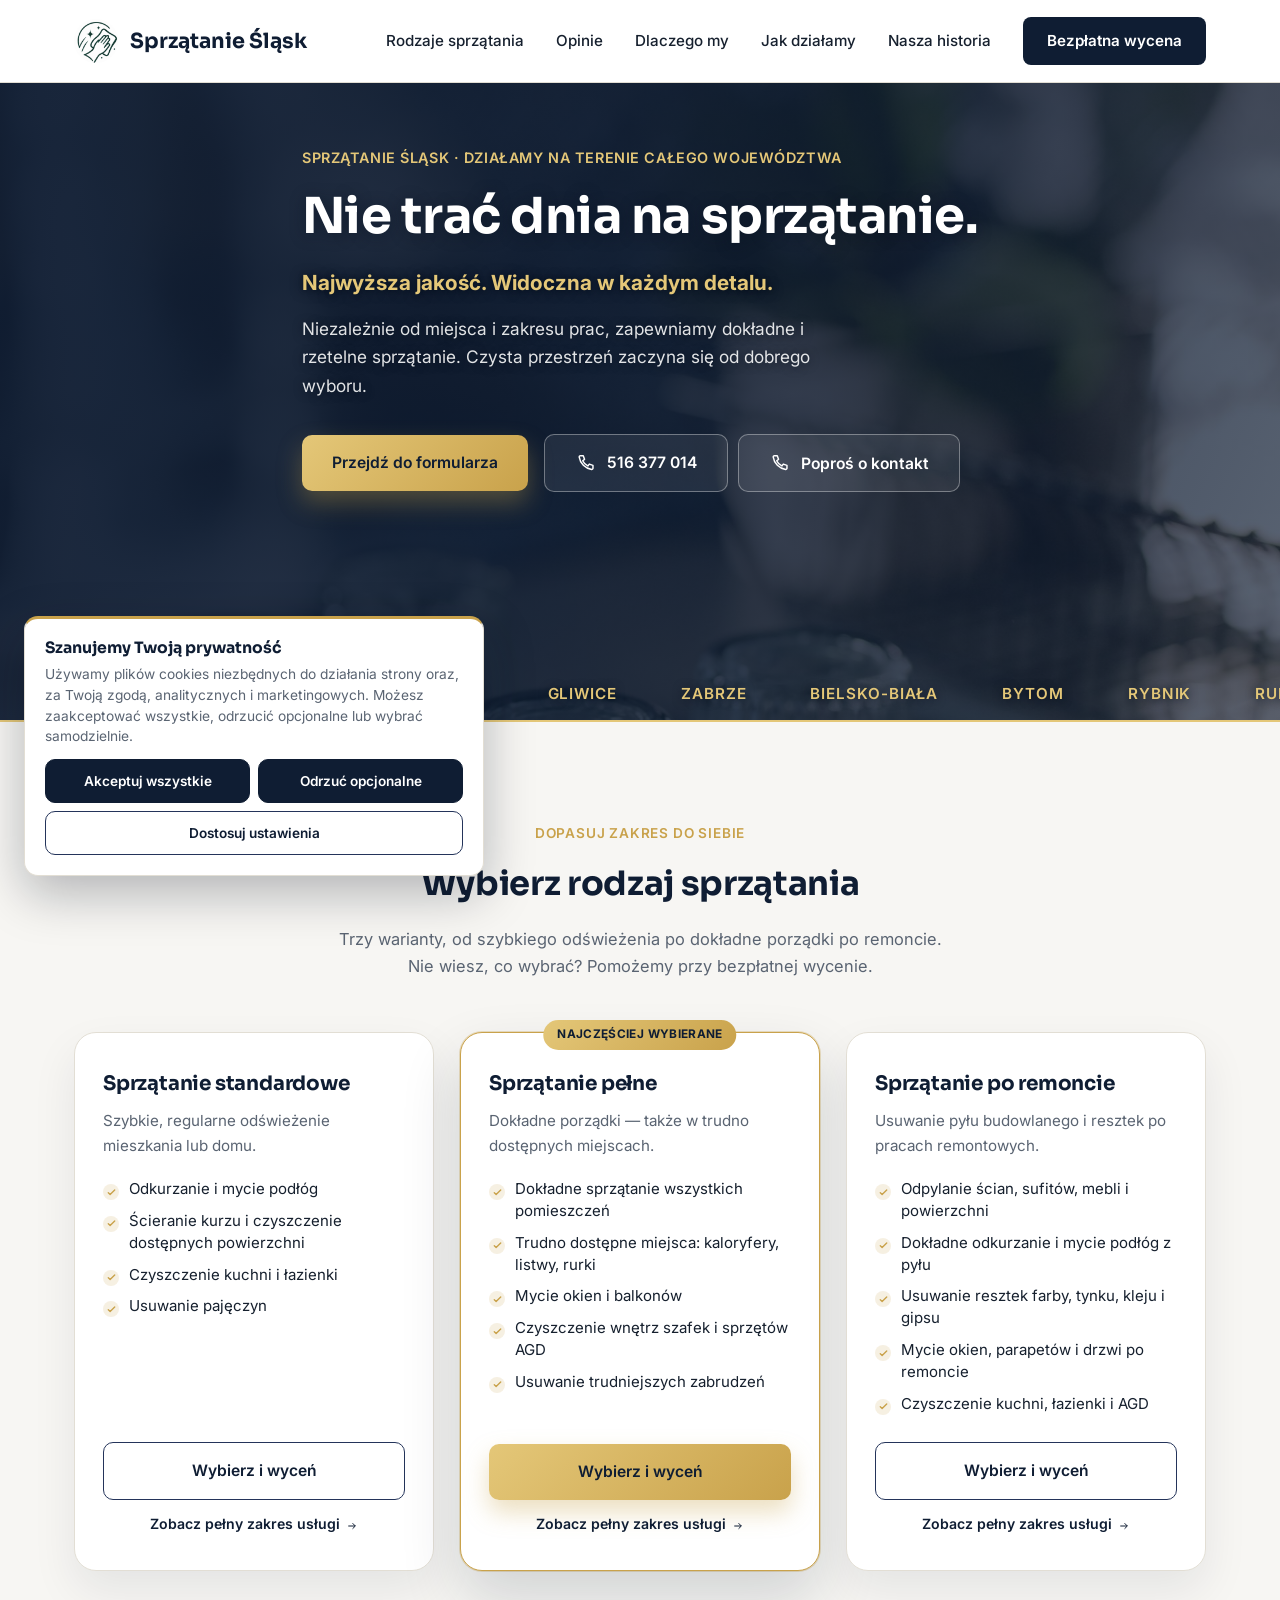
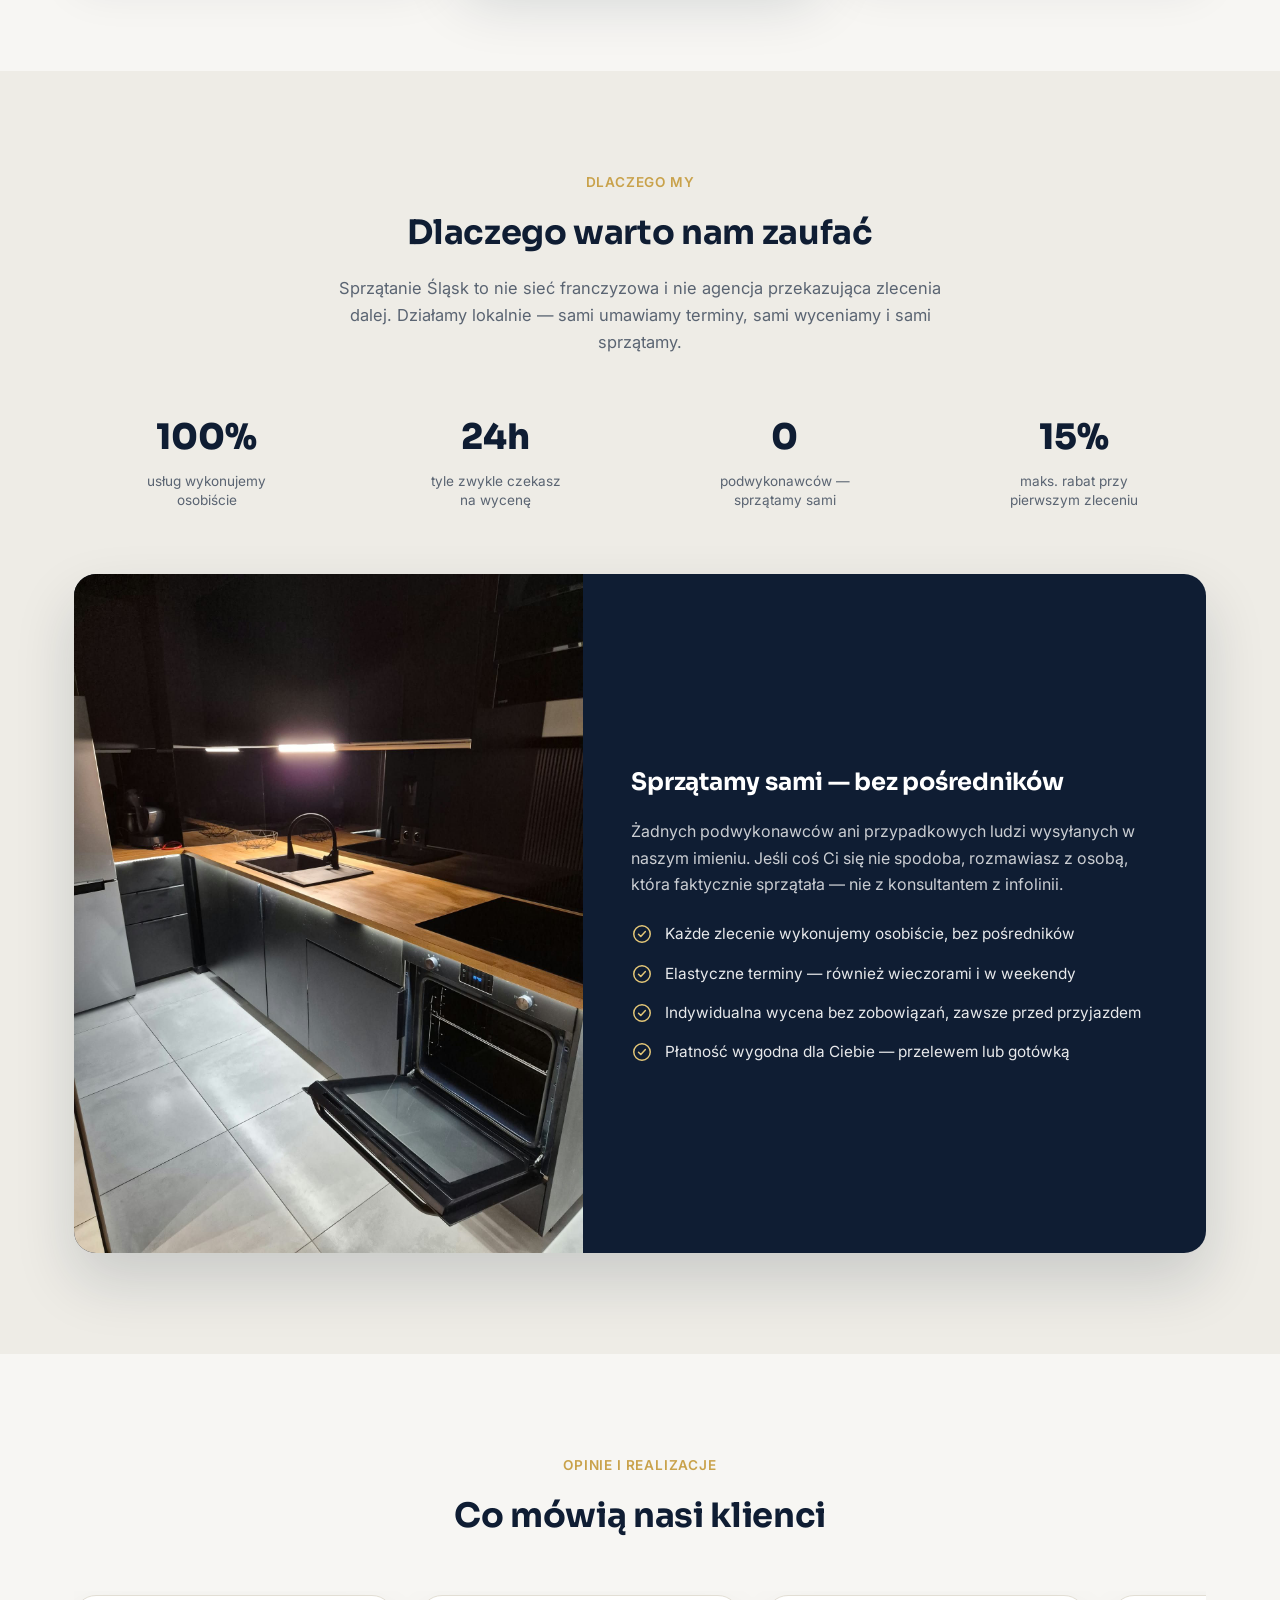
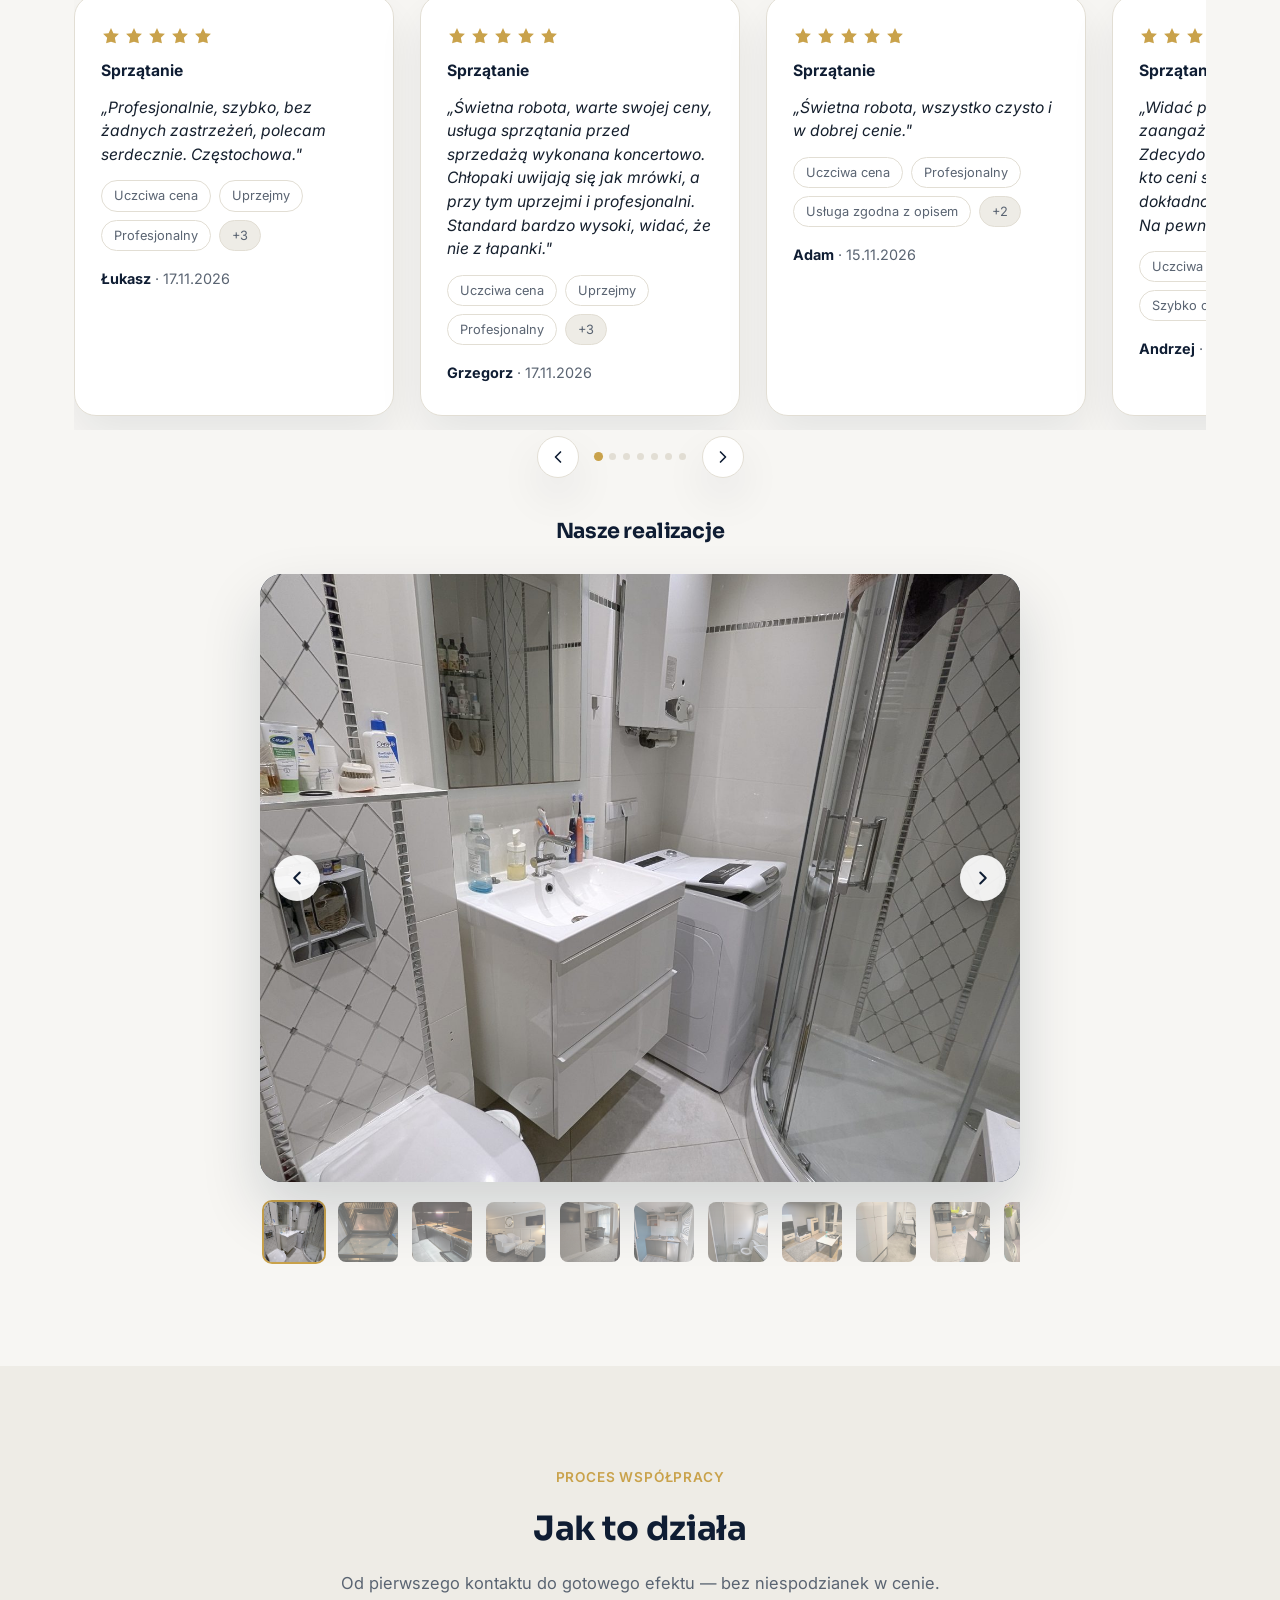
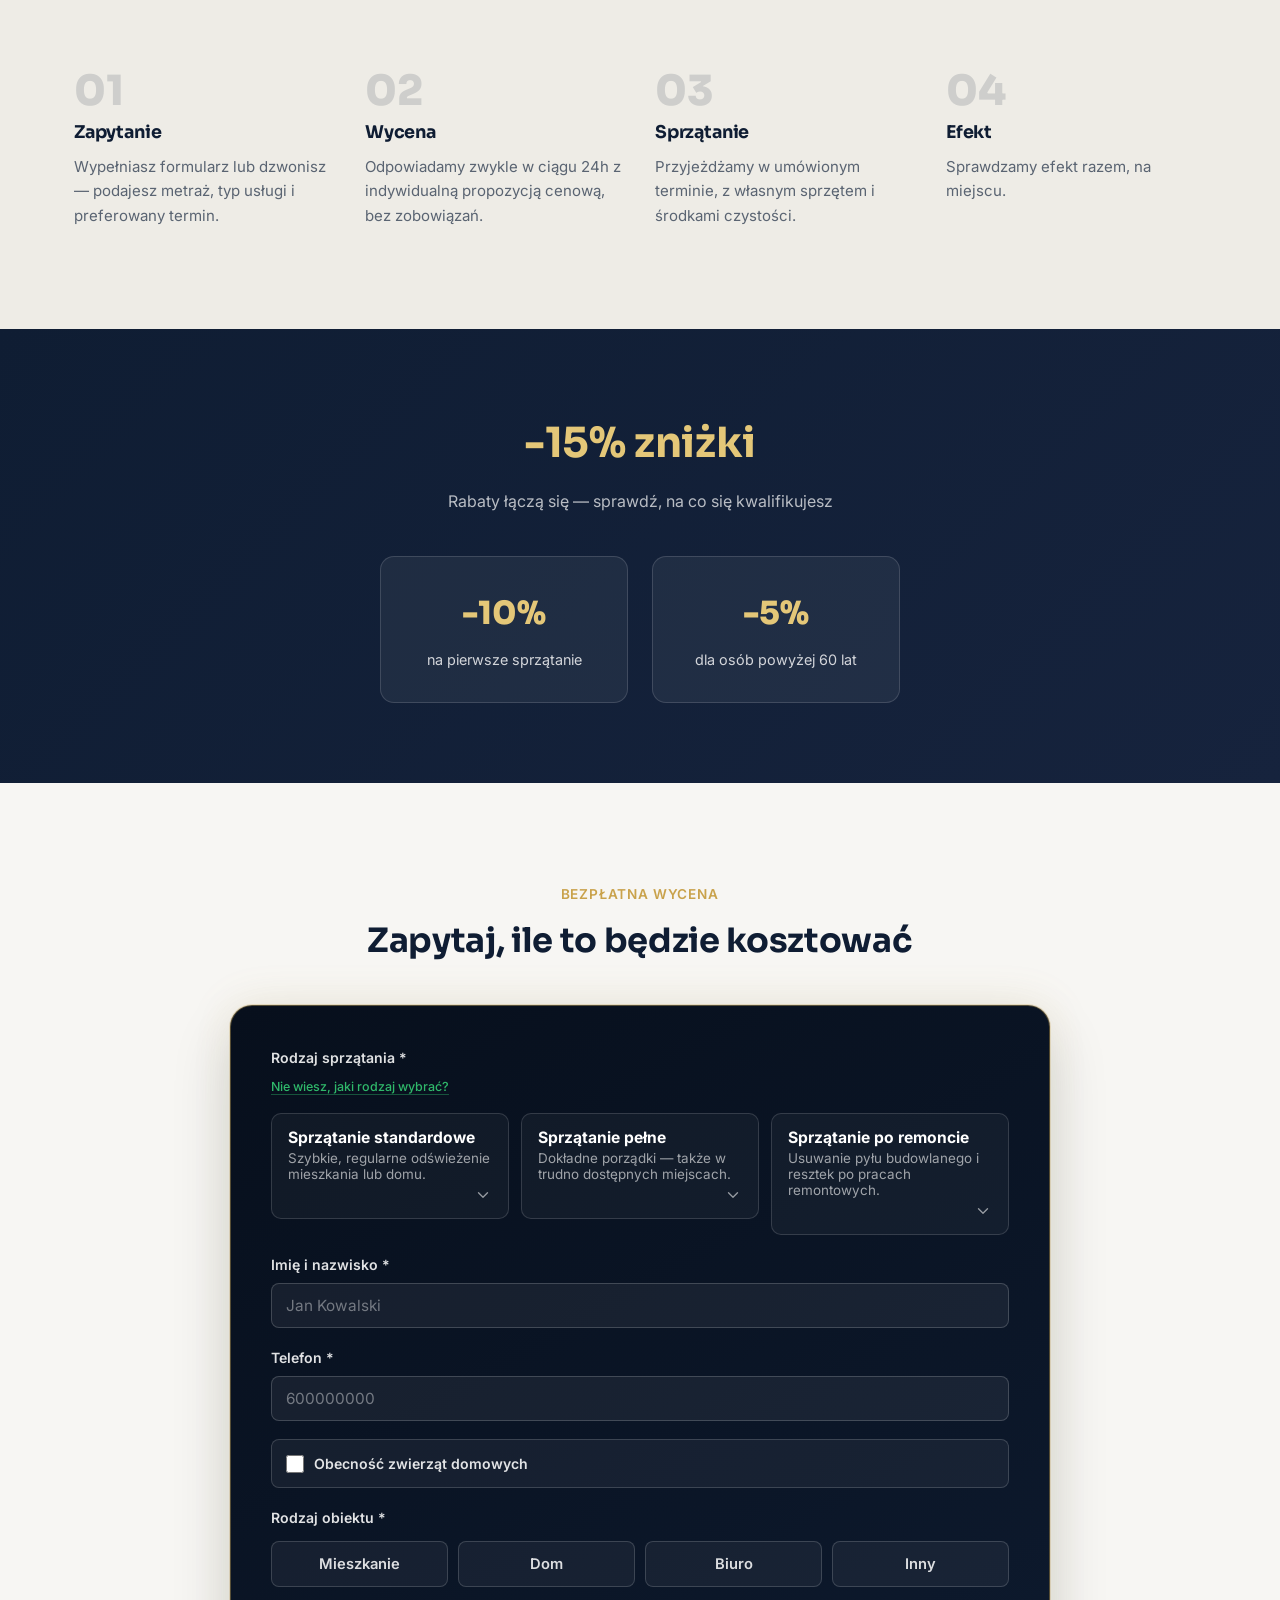
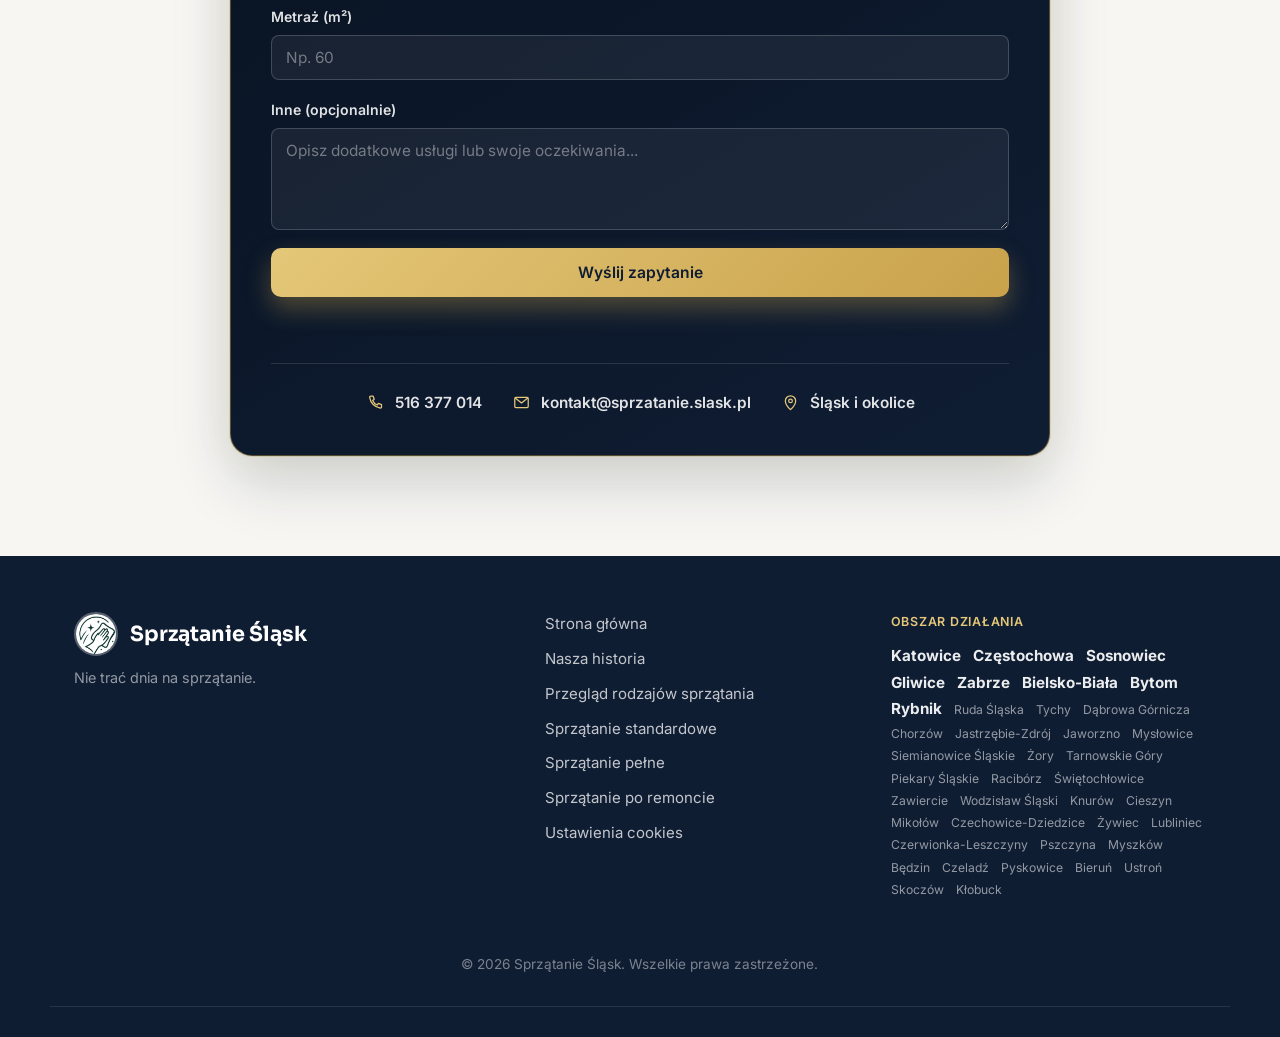
==== commit 51dc5686: "Stopka: lista miast (obszar dzialania)" ====
--- a/index.html
+++ b/index.html
@@ -33,7 +33,7 @@
 <link rel="preconnect" href="https://fonts.googleapis.com">
 <link rel="preconnect" href="https://fonts.gstatic.com" crossorigin>
 <link href="https://fonts.googleapis.com/css2?family=Sora:wght@600;700;800&family=Inter:wght@400;500;600;700&family=Dancing+Script:wght@600;700&display=swap" rel="stylesheet">
-<link rel="stylesheet" href="styles.css?v=9">
+<link rel="stylesheet" href="styles.css?v=10">
 <link rel="stylesheet" href="/assets/cookies.css?v=1">
 <!-- Cloudflare Web Analytics -->
 <script type='module' src='https://static.cloudflareinsights.com/beacon.min.js' data-cf-beacon='{"token": "cde91d074a4e402f97309ad45cde456e"}'></script>
@@ -625,6 +625,10 @@
         <a href="/sprzatanie-po-remoncie/">Sprzątanie po remoncie</a>
         <a href="#" class="cc-open" data-cc-open>Ustawienia cookies</a>
       </nav>
+      <div class="footer-areas">
+        <p class="footer-areas-title">Obszar działania</p>
+        <ul class="footer-areas-list"><li class="is-major">Katowice</li><li class="is-major">Częstochowa</li><li class="is-major">Sosnowiec</li><li class="is-major">Gliwice</li><li class="is-major">Zabrze</li><li class="is-major">Bielsko-Biała</li><li class="is-major">Bytom</li><li class="is-major">Rybnik</li><li>Ruda Śląska</li><li>Tychy</li><li>Dąbrowa Górnicza</li><li>Chorzów</li><li>Jastrzębie-Zdrój</li><li>Jaworzno</li><li>Mysłowice</li><li>Siemianowice Śląskie</li><li>Żory</li><li>Tarnowskie Góry</li><li>Piekary Śląskie</li><li>Racibórz</li><li>Świętochłowice</li><li>Zawiercie</li><li>Wodzisław Śląski</li><li>Knurów</li><li>Cieszyn</li><li>Mikołów</li><li>Czechowice-Dziedzice</li><li>Żywiec</li><li>Lubliniec</li><li>Czerwionka-Leszczyny</li><li>Pszczyna</li><li>Myszków</li><li>Będzin</li><li>Czeladź</li><li>Pyskowice</li><li>Bieruń</li><li>Ustroń</li><li>Skoczów</li><li>Kłobuck</li></ul>
+      </div>
       <p class="footer-copy">&copy; <span id="year"></span> Sprzątanie Śląsk. Wszelkie prawa zastrzeżone.</p>
     </div>
   </footer>
--- a/styles.css
+++ b/styles.css
@@ -2982,3 +2982,40 @@
     transition: none;
   }
 }
+
+
+/* ===== Stopka: obszar działania (lista miast) ===== */
+.footer-areas-title {
+  color: var(--gold-light);
+  font-size: 0.78rem;
+  font-weight: 600;
+  letter-spacing: 0.06em;
+  text-transform: uppercase;
+  margin-bottom: 12px;
+}
+
+.footer-areas-list {
+  display: flex;
+  flex-wrap: wrap;
+  gap: 4px 12px;
+  align-items: baseline;
+  list-style: none;
+}
+
+.footer-areas-list li {
+  font-size: 0.76rem;
+  color: rgba(255, 255, 255, 0.55);
+  line-height: 1.5;
+}
+
+.footer-areas-list li.is-major {
+  font-size: 0.95rem;
+  font-weight: 700;
+  color: rgba(255, 255, 255, 0.92);
+}
+
+@media (max-width: 960px) {
+  .footer-areas-list {
+    justify-content: center;
+  }
+}
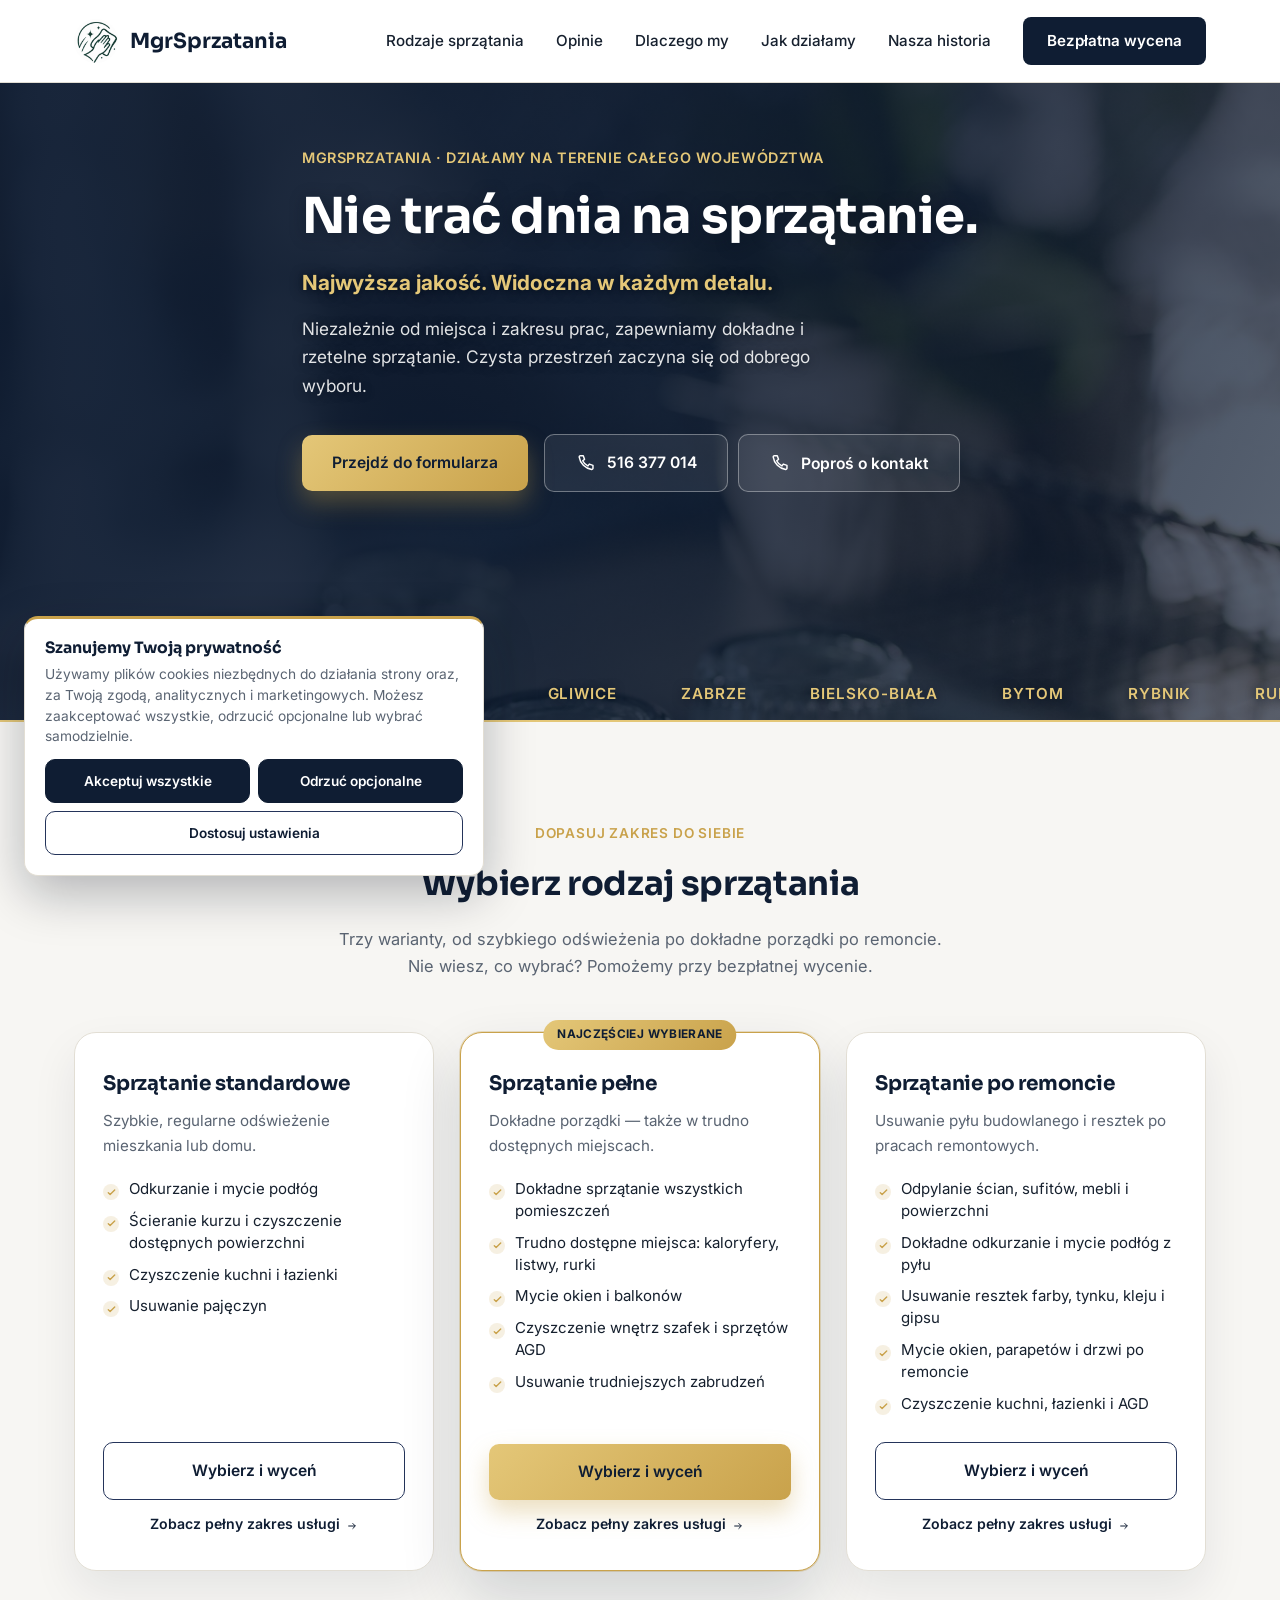
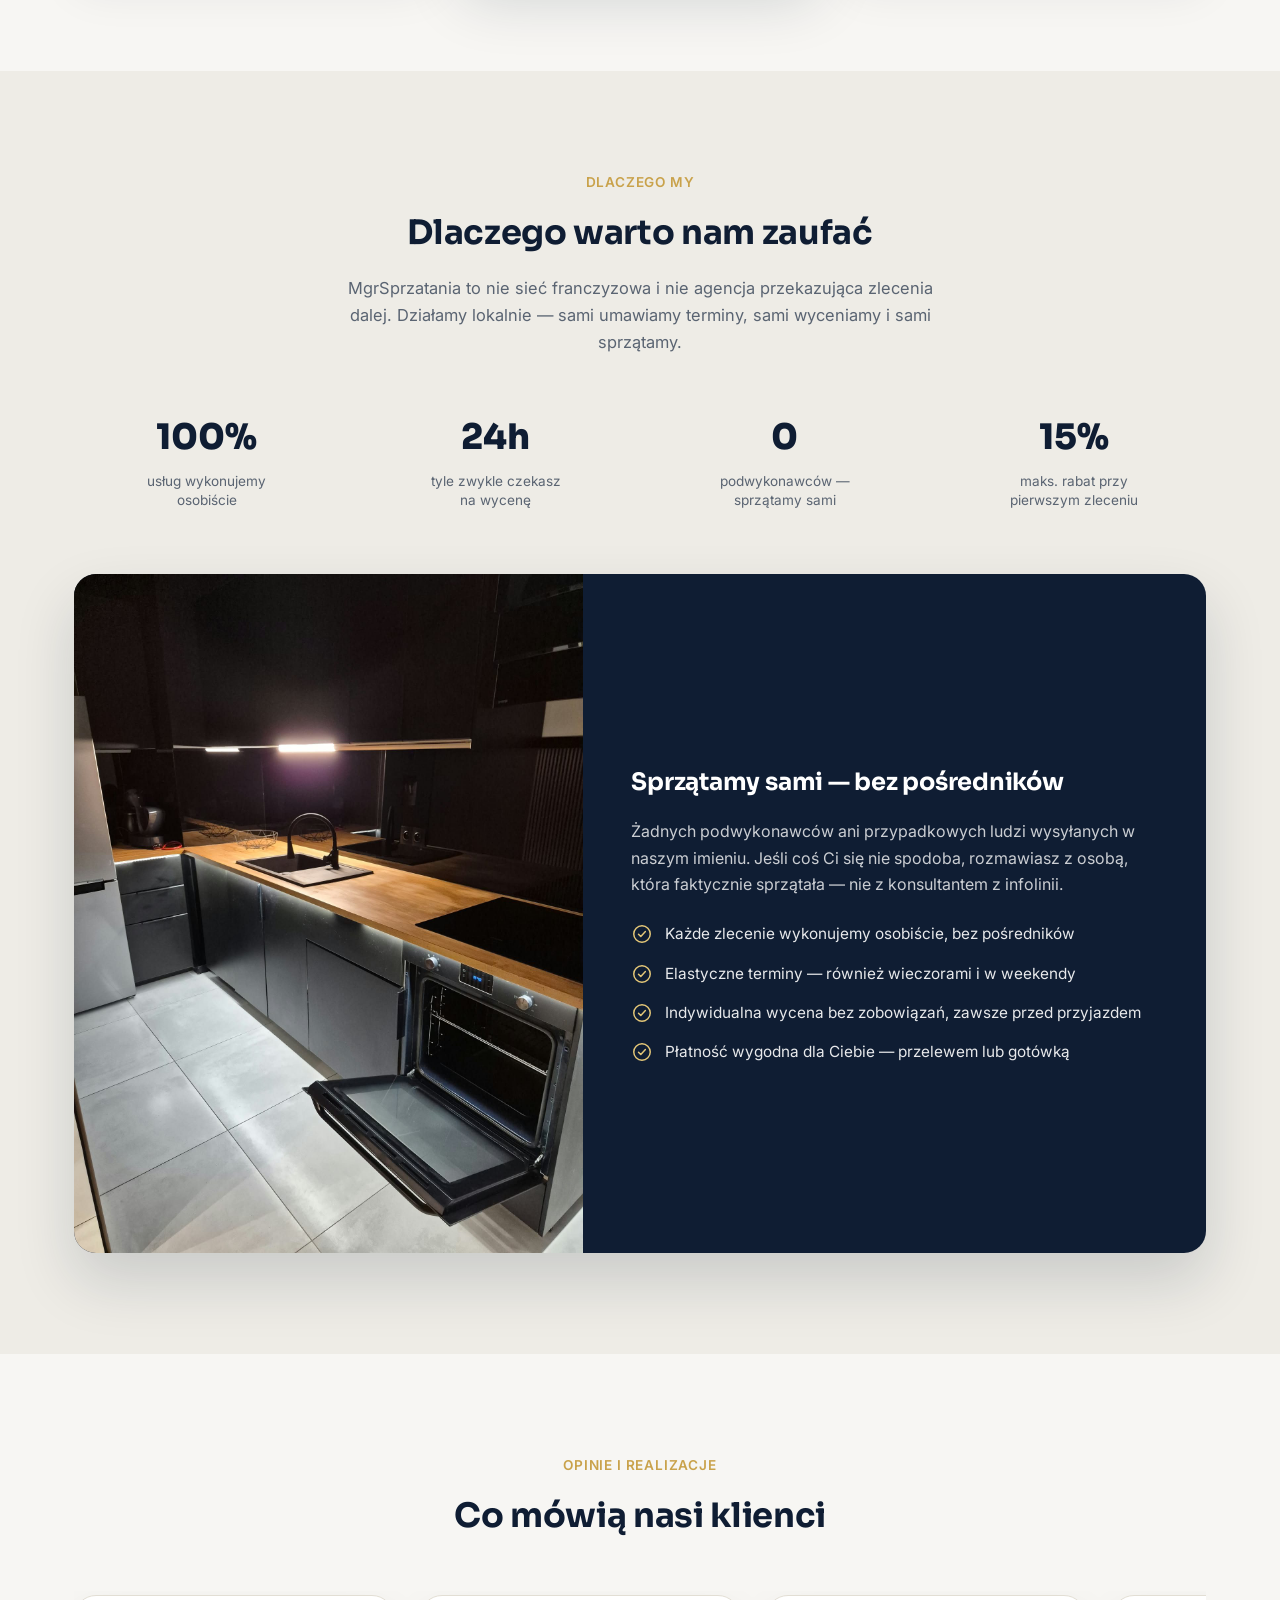
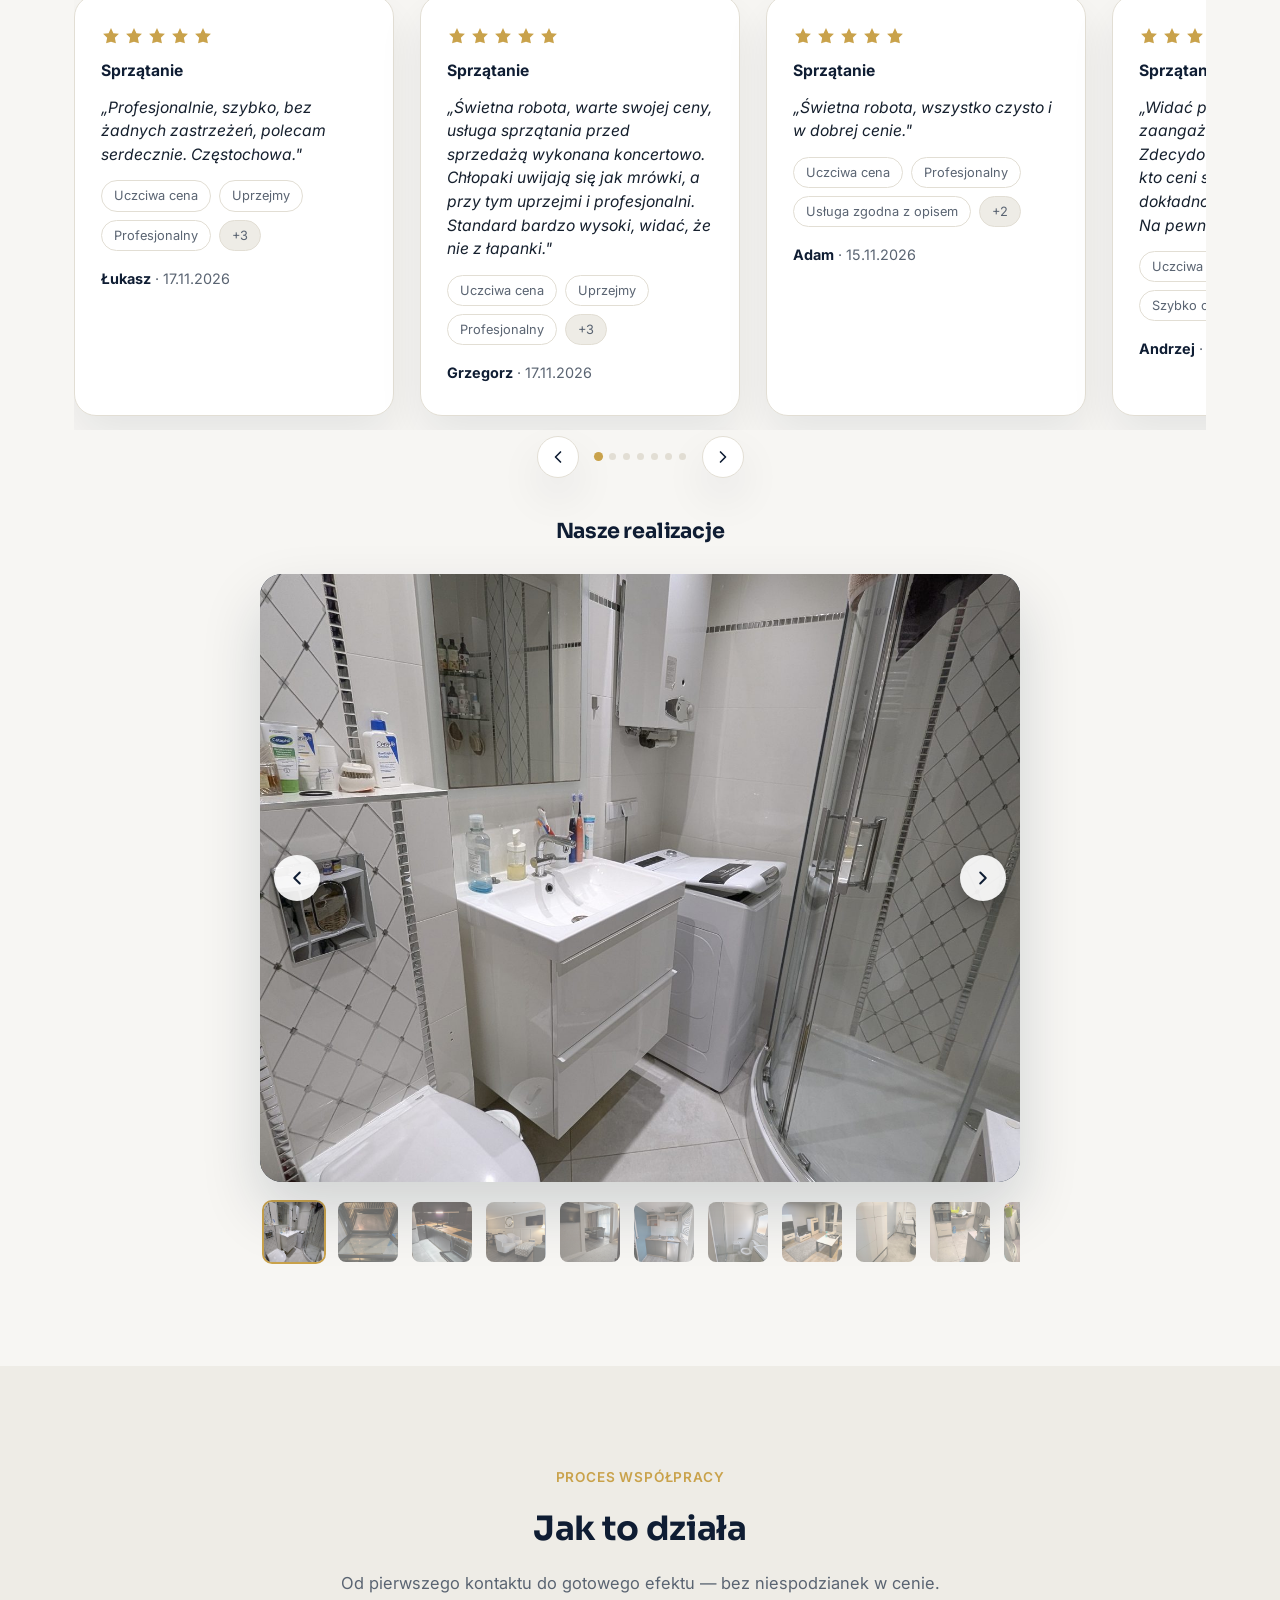
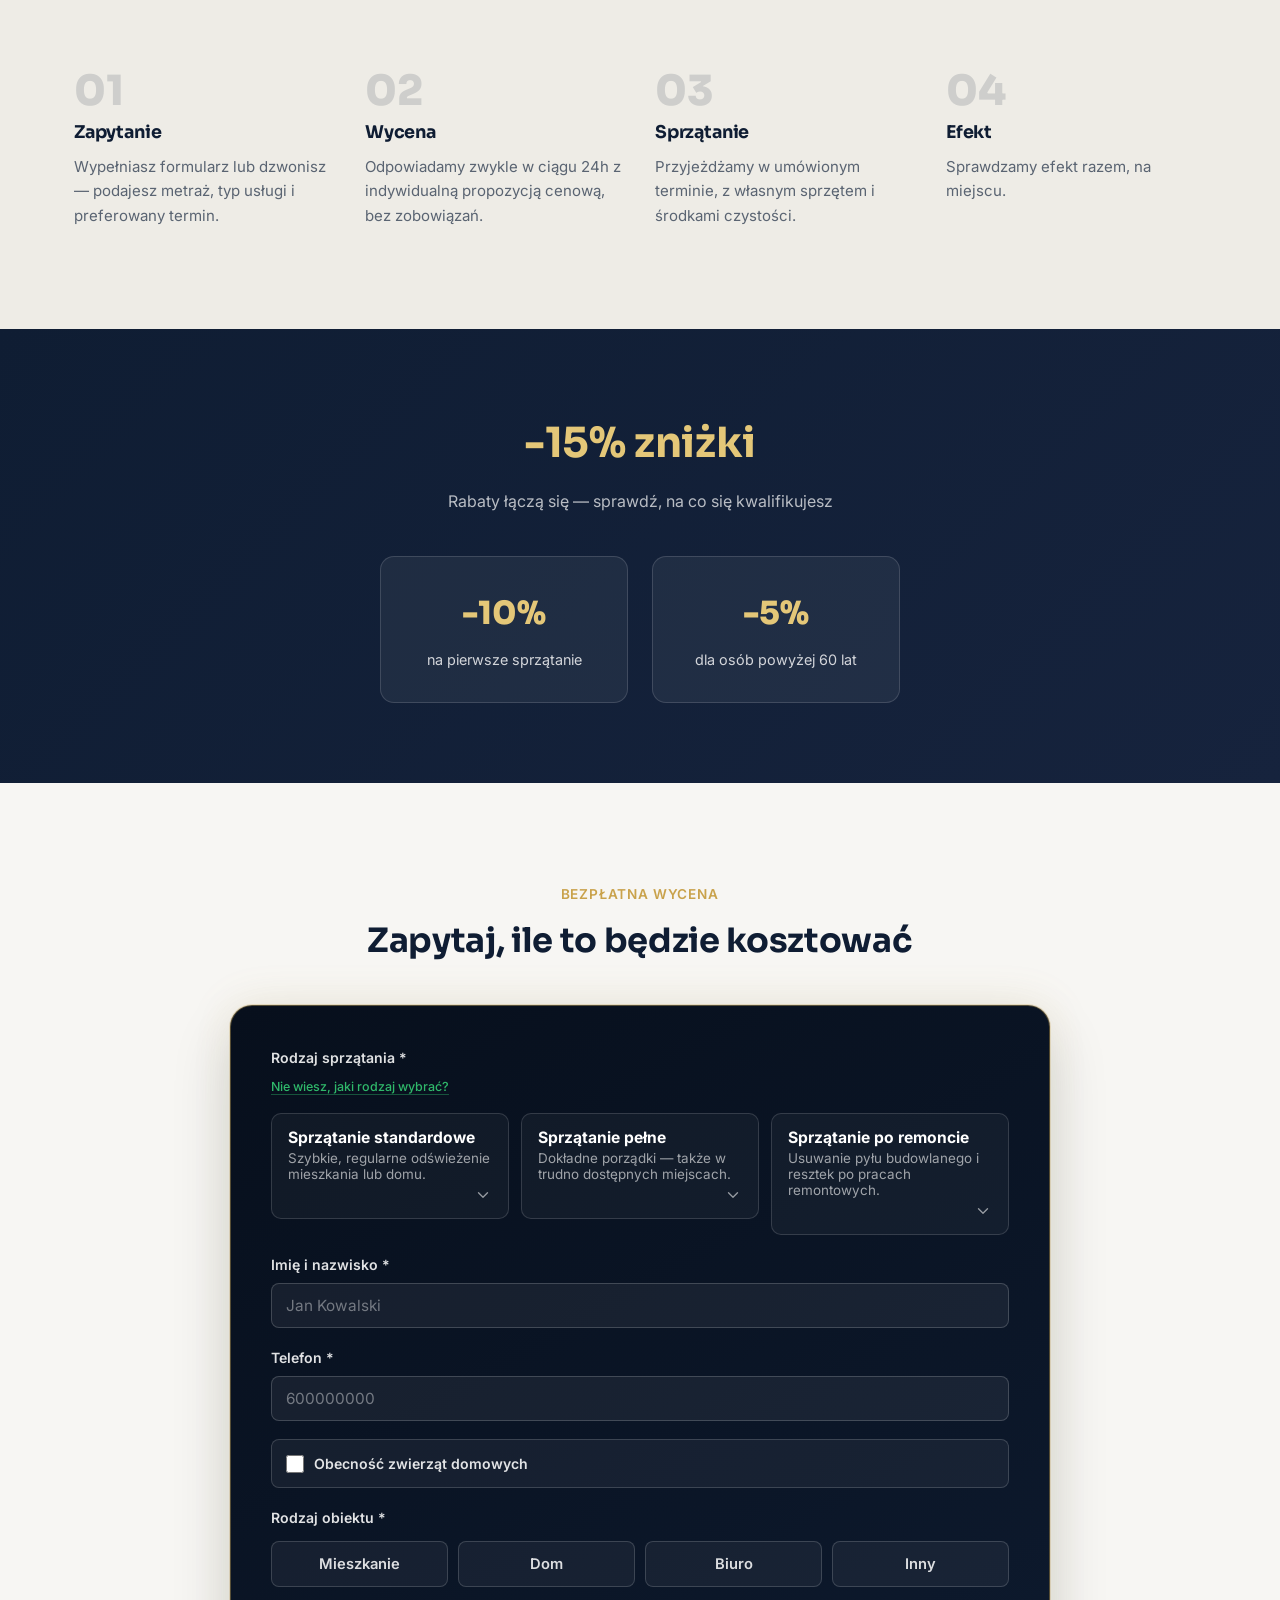
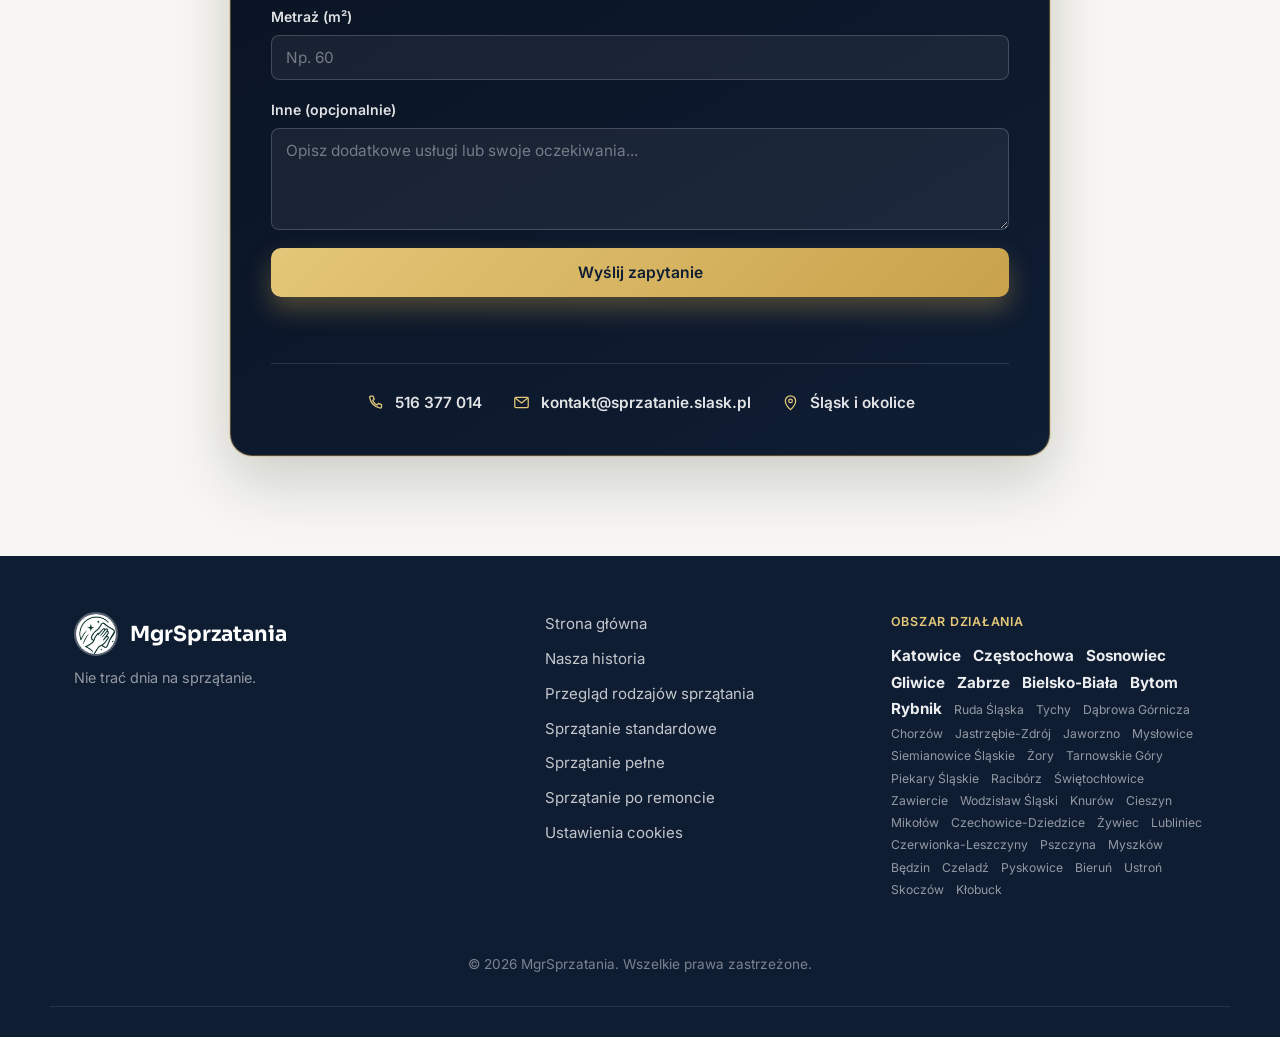
==== commit fb2489c8: "Zmiana nazwy marki: Sprzątanie Śląsk -> MgrSprzatania (teksty; domena bez zmian)" ====
--- a/index.html
+++ b/index.html
@@ -24,7 +24,7 @@
 <!-- End Google Tag Manager -->
 <meta charset="UTF-8">
 <meta name="viewport" content="width=device-width, initial-scale=1.0">
-<title>Sprzątanie Śląsk – Profesjonalne sprzątanie mieszkań, domów i biur</title>
+<title>MgrSprzatania – Profesjonalne sprzątanie mieszkań, domów i biur</title>
 <meta name="description" content="Sprzątanie mieszkań, domów i biur na terenie Śląska. Sprzątamy bezpośrednio, bez pośredników i agencji. Indywidualna, bezpłatna wycena.">
 <link rel="icon" href="favicon.ico" sizes="any">
 <link rel="icon" type="image/png" sizes="192x192" href="assets/icon-192.png">
@@ -49,8 +49,8 @@
   <header class="site-header">
     <div class="container header-inner">
       <a href="#top" class="logo">
-        <img src="assets/logo.jpg" alt="Sprzątanie Śląsk – logo" class="logo-img">
-        <span class="logo-text">Sprzątanie Śląsk</span>
+        <img src="assets/logo.jpg" alt="MgrSprzatania – logo" class="logo-img">
+        <span class="logo-text">MgrSprzatania</span>
       </a>
       <nav class="nav">
         <div class="nav-links">
@@ -72,7 +72,7 @@
       <div class="hero-overlay"></div>
     </div>
     <div class="container hero-inner">
-      <p class="hero-kicker">Sprzątanie Śląsk · działamy na terenie całego województwa</p>
+      <p class="hero-kicker">MgrSprzatania · działamy na terenie całego województwa</p>
       <h1>Nie trać dnia na sprzątanie.</h1>
       <p class="hero-subtitle">Najwyższa jakość. Widoczna w każdym detalu.</p>
       <p class="hero-text">
@@ -163,7 +163,7 @@
       <p class="section-kicker reveal">Dlaczego my</p>
       <h2 class="section-title reveal">Dlaczego warto nam zaufać</h2>
       <p class="section-subtitle reveal">
-        Sprzątanie Śląsk to nie sieć franczyzowa i nie agencja przekazująca zlecenia dalej.
+        MgrSprzatania to nie sieć franczyzowa i nie agencja przekazująca zlecenia dalej.
         Działamy lokalnie — sami umawiamy terminy, sami wyceniamy i sami sprzątamy.
       </p>
 
@@ -465,7 +465,7 @@
       </div>
 
       <form id="quote-form" class="quote-form reveal" action="https://formspree.io/f/moevdkwk" method="POST" novalidate>
-        <input type="hidden" name="_subject" value="Nowe zapytanie o wycenę – Sprzątanie Śląsk">
+        <input type="hidden" name="_subject" value="Nowe zapytanie o wycenę – MgrSprzatania">
 
         <!-- RODZAJ SPRZĄTANIA — na górze formularza, karty jedna obok drugiej -->
         <div class="form-row form-row-full">
@@ -611,8 +611,8 @@
     <div class="container footer-inner">
       <div class="footer-brand">
         <div class="logo">
-          <img src="assets/logo.jpg" alt="Sprzątanie Śląsk – logo" class="logo-img">
-          <span class="logo-text">Sprzątanie Śląsk</span>
+          <img src="assets/logo.jpg" alt="MgrSprzatania – logo" class="logo-img">
+          <span class="logo-text">MgrSprzatania</span>
         </div>
         <p class="footer-tagline">Nie trać dnia na sprzątanie.</p>
       </div>
@@ -629,7 +629,7 @@
         <p class="footer-areas-title">Obszar działania</p>
         <ul class="footer-areas-list"><li class="is-major">Katowice</li><li class="is-major">Częstochowa</li><li class="is-major">Sosnowiec</li><li class="is-major">Gliwice</li><li class="is-major">Zabrze</li><li class="is-major">Bielsko-Biała</li><li class="is-major">Bytom</li><li class="is-major">Rybnik</li><li>Ruda Śląska</li><li>Tychy</li><li>Dąbrowa Górnicza</li><li>Chorzów</li><li>Jastrzębie-Zdrój</li><li>Jaworzno</li><li>Mysłowice</li><li>Siemianowice Śląskie</li><li>Żory</li><li>Tarnowskie Góry</li><li>Piekary Śląskie</li><li>Racibórz</li><li>Świętochłowice</li><li>Zawiercie</li><li>Wodzisław Śląski</li><li>Knurów</li><li>Cieszyn</li><li>Mikołów</li><li>Czechowice-Dziedzice</li><li>Żywiec</li><li>Lubliniec</li><li>Czerwionka-Leszczyny</li><li>Pszczyna</li><li>Myszków</li><li>Będzin</li><li>Czeladź</li><li>Pyskowice</li><li>Bieruń</li><li>Ustroń</li><li>Skoczów</li><li>Kłobuck</li></ul>
       </div>
-      <p class="footer-copy">&copy; <span id="year"></span> Sprzątanie Śląsk. Wszelkie prawa zastrzeżone.</p>
+      <p class="footer-copy">&copy; <span id="year"></span> MgrSprzatania. Wszelkie prawa zastrzeżone.</p>
     </div>
   </footer>
 
@@ -642,7 +642,7 @@
       <h3 id="callback-modal-title" class="modal-title">Zostaw nam swój numer</h3>
       <p class="modal-subtitle">Oddzwonimy tak szybko jak to możliwe.</p>
       <form id="callback-form" action="https://formspree.io/f/moevdkwk" method="POST" novalidate>
-        <input type="hidden" name="_subject" value="Prośba o kontakt telefoniczny – Sprzątanie Śląsk">
+        <input type="hidden" name="_subject" value="Prośba o kontakt telefoniczny – MgrSprzatania">
         <div class="form-row">
           <label for="callback-phone">Numer telefonu *</label>
           <input type="tel" id="callback-phone" name="telefon" required inputmode="numeric" pattern="[0-9]{9}" minlength="9" maxlength="9" placeholder="600000000" title="Polski numer telefonu: 9 cyfr, np. 600000000">
